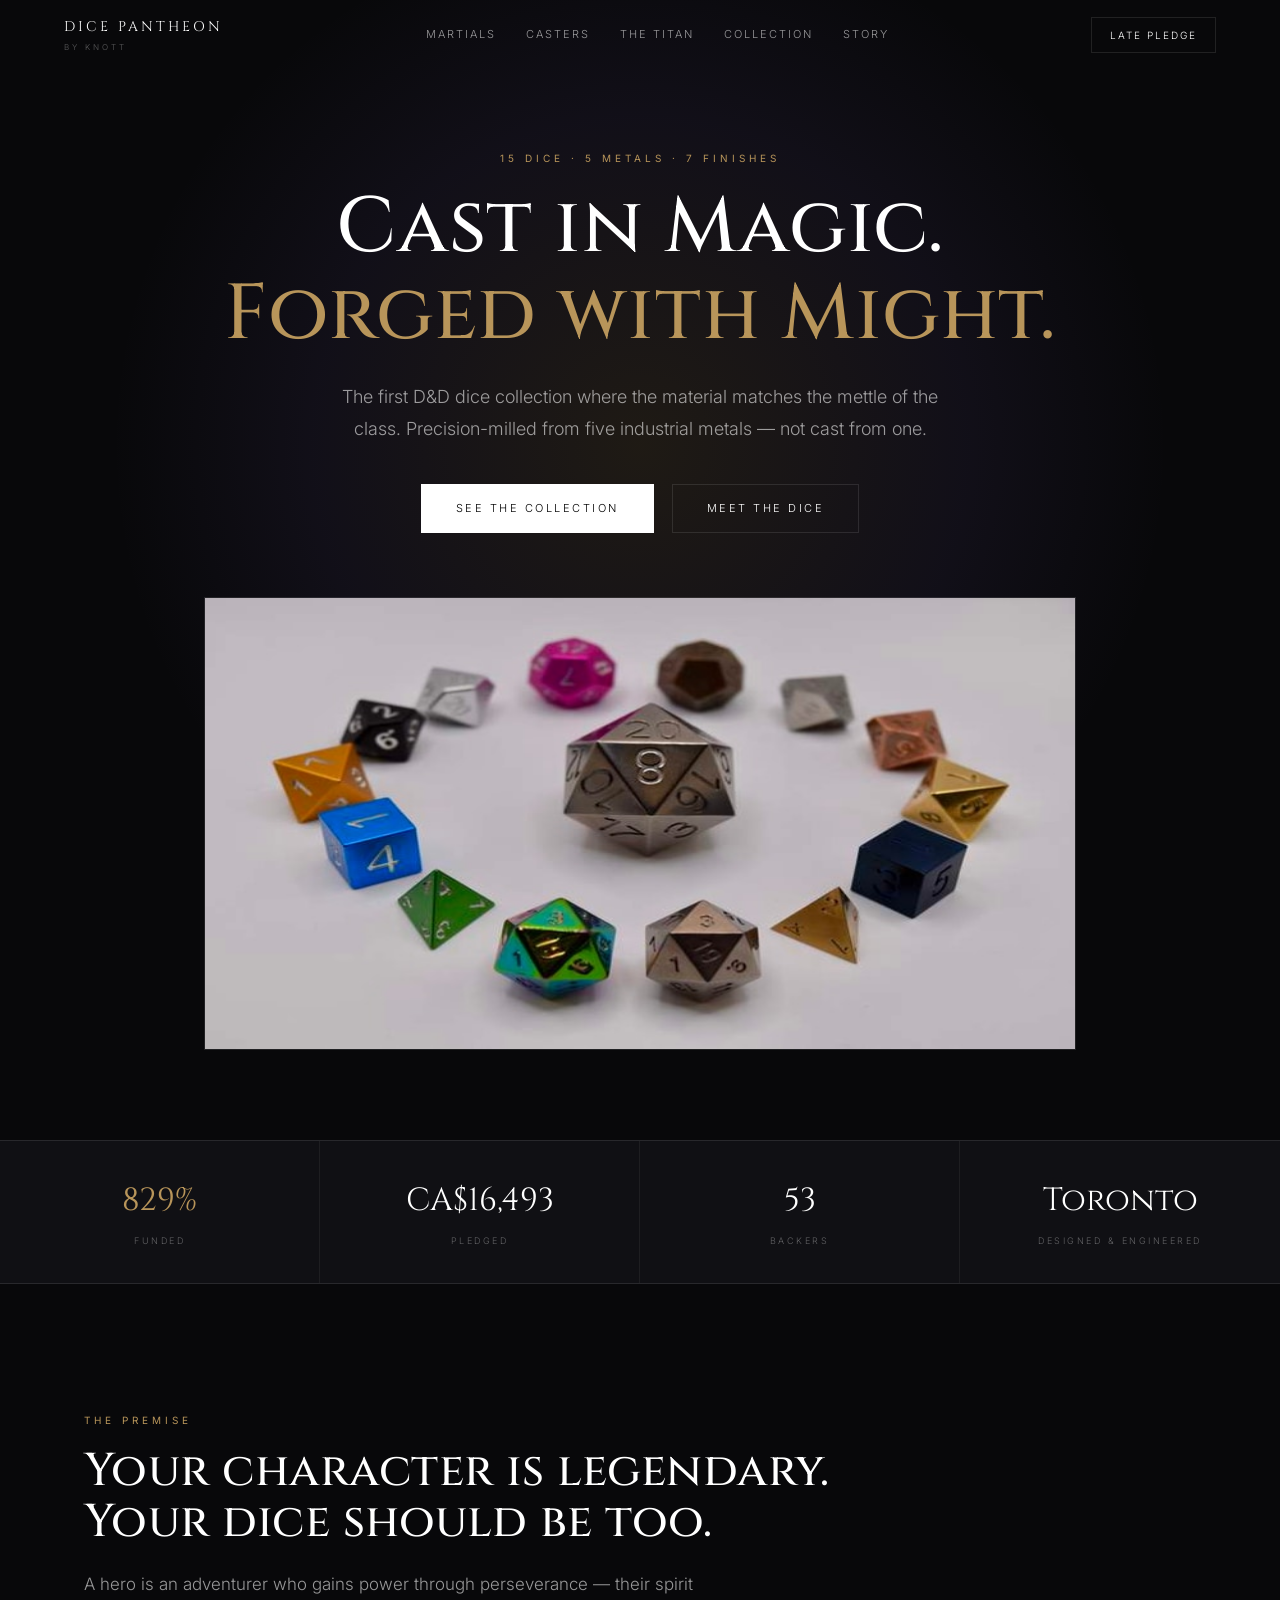
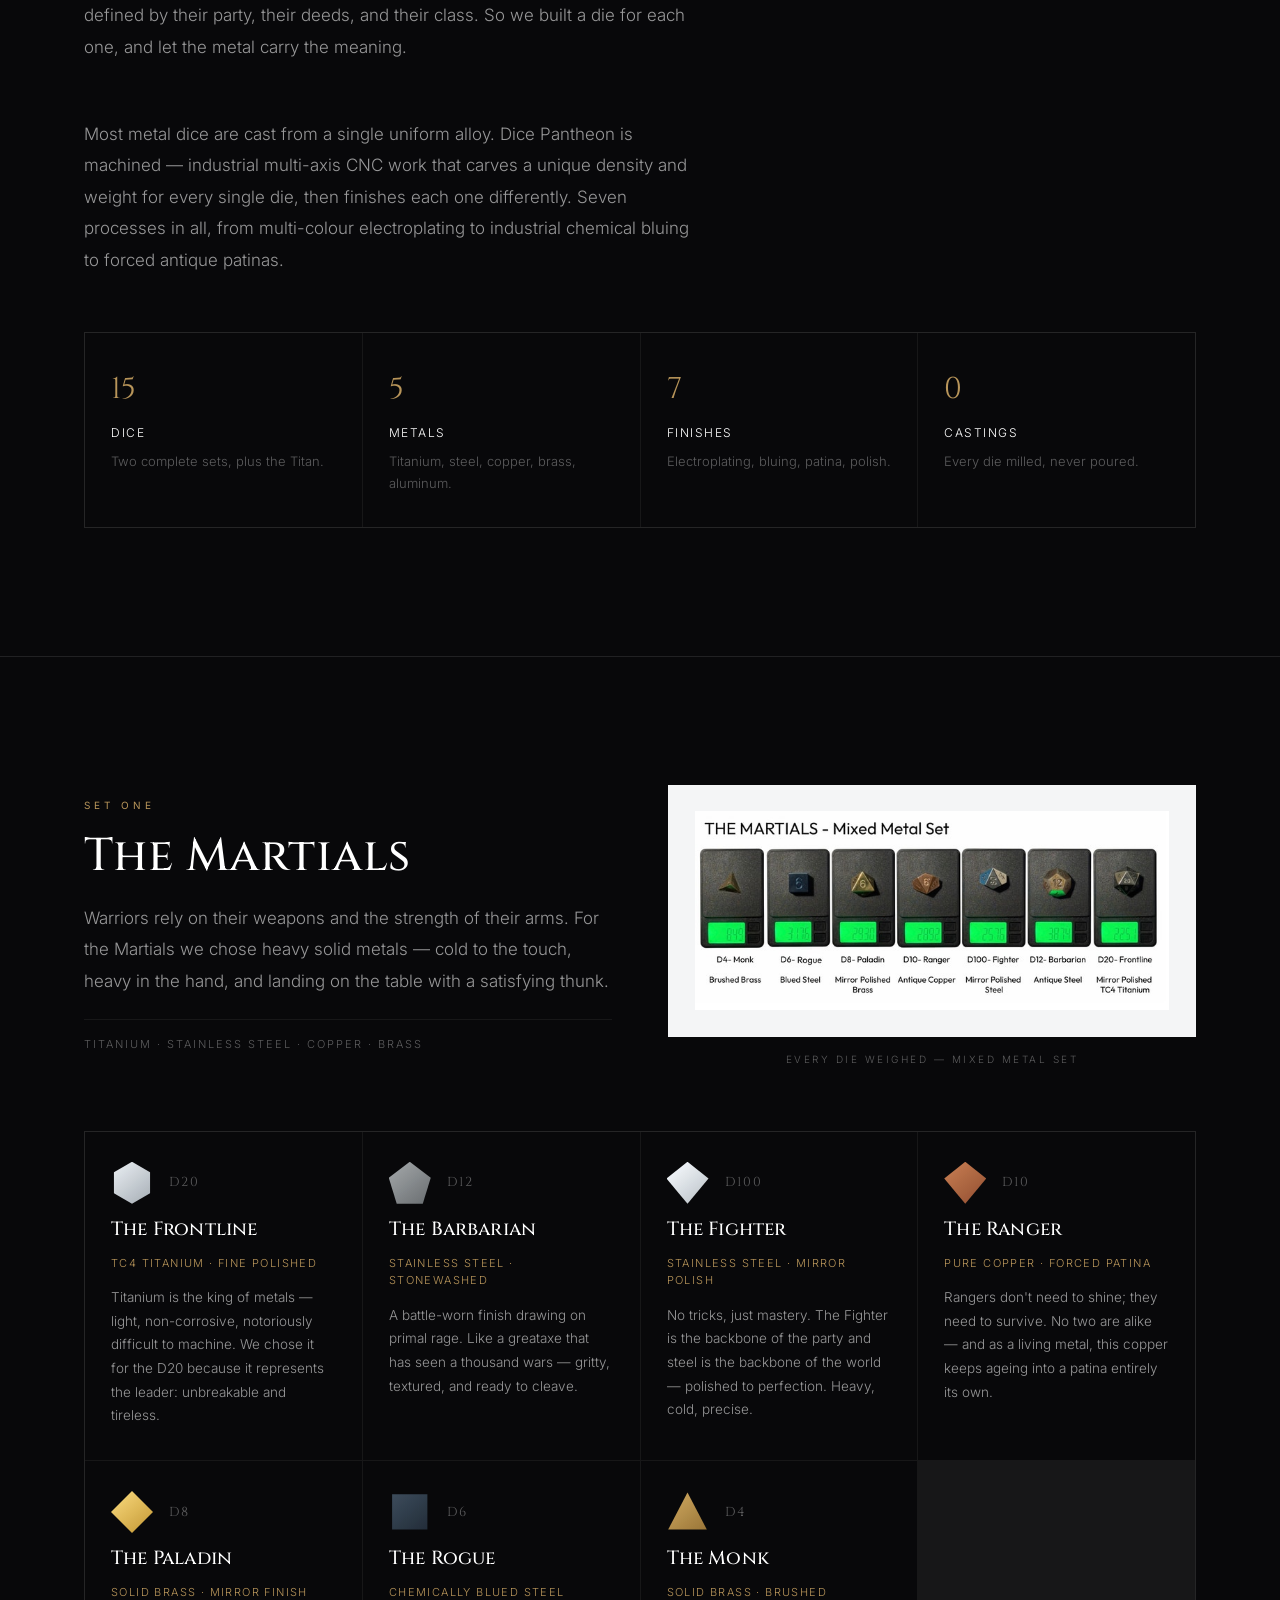
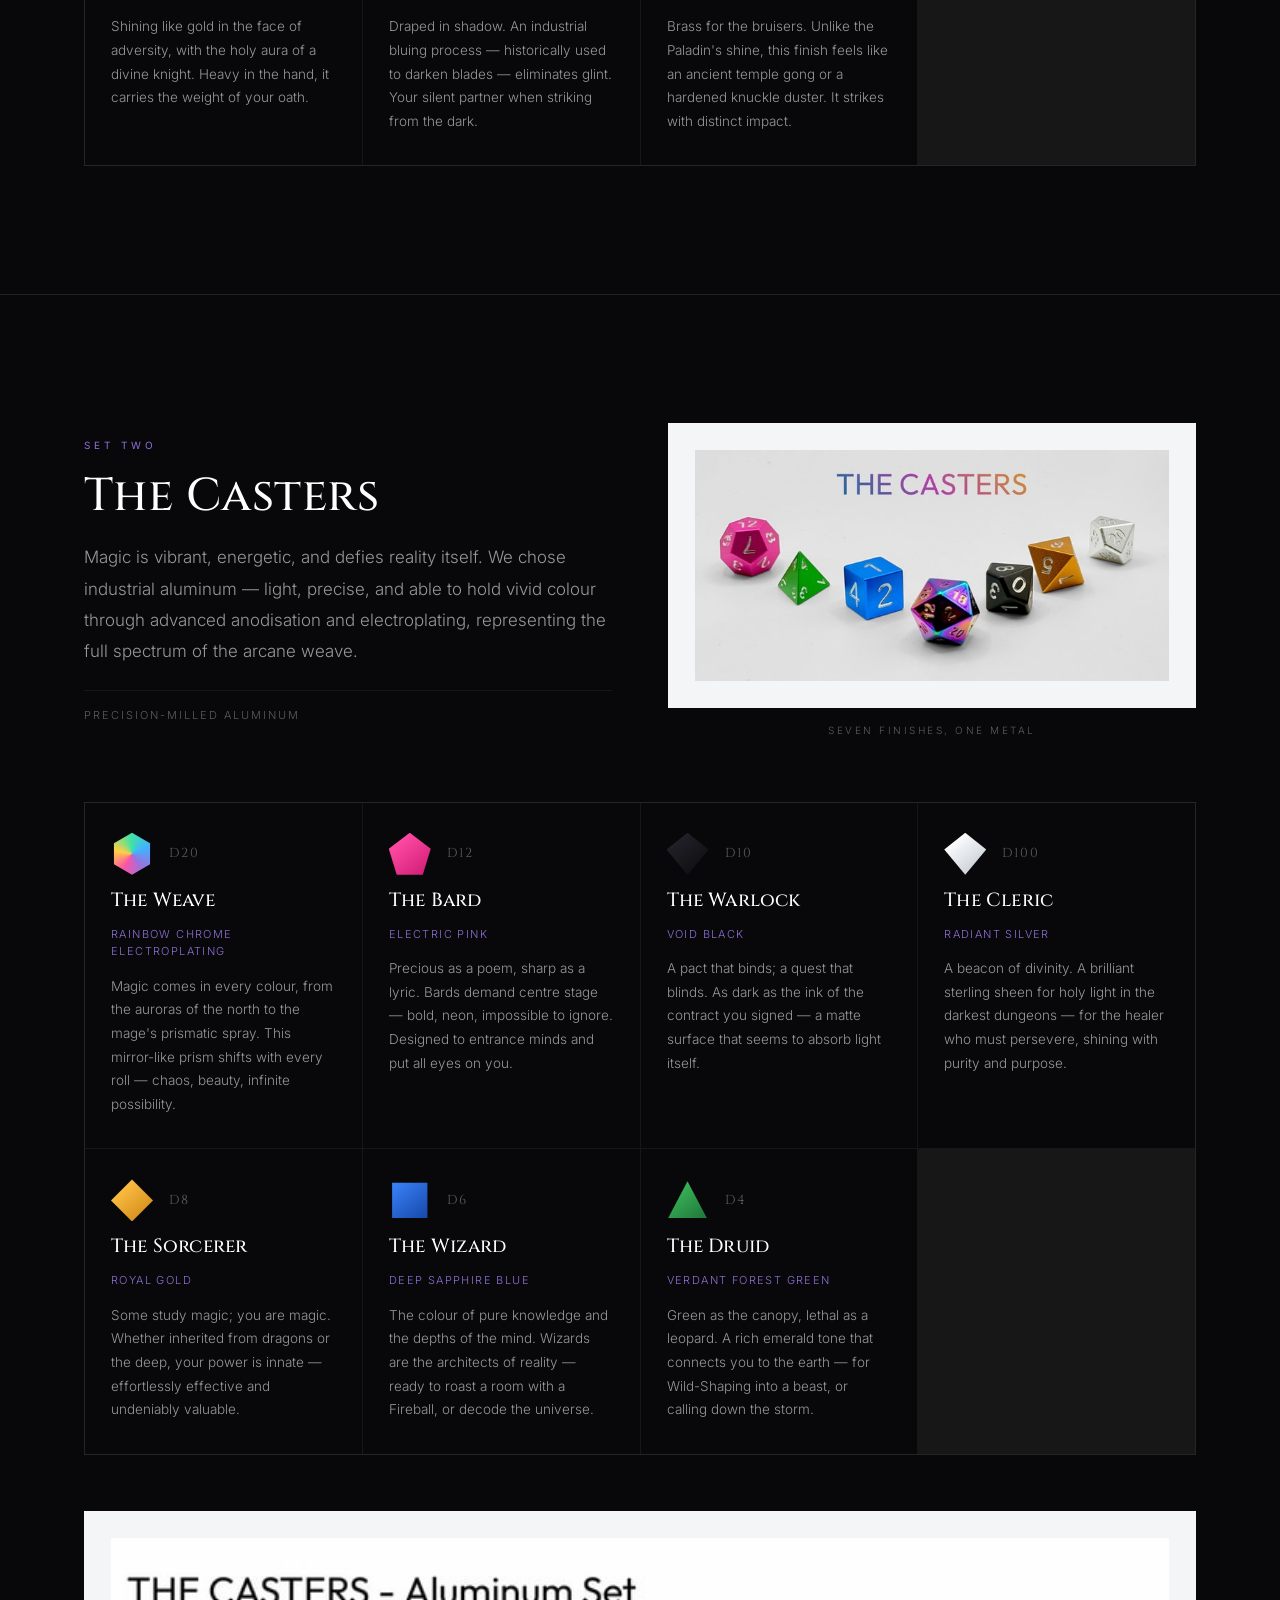
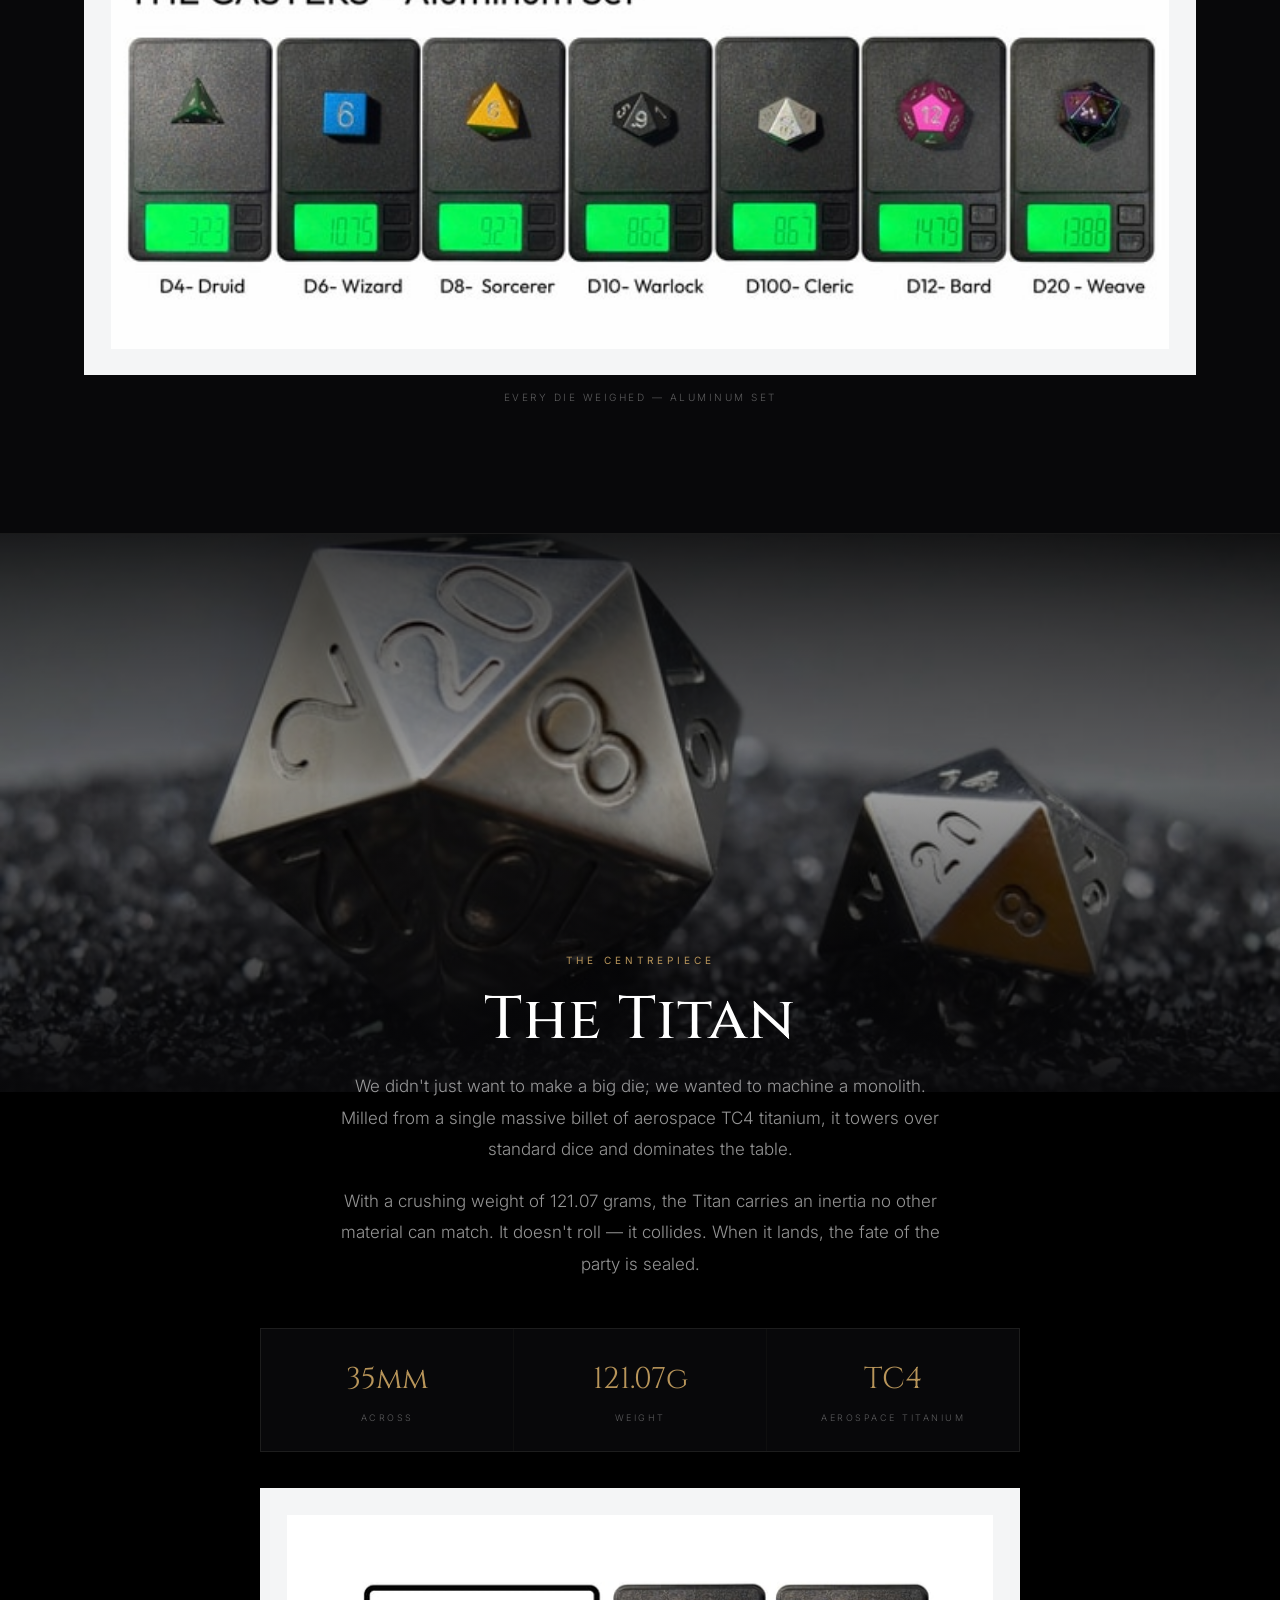
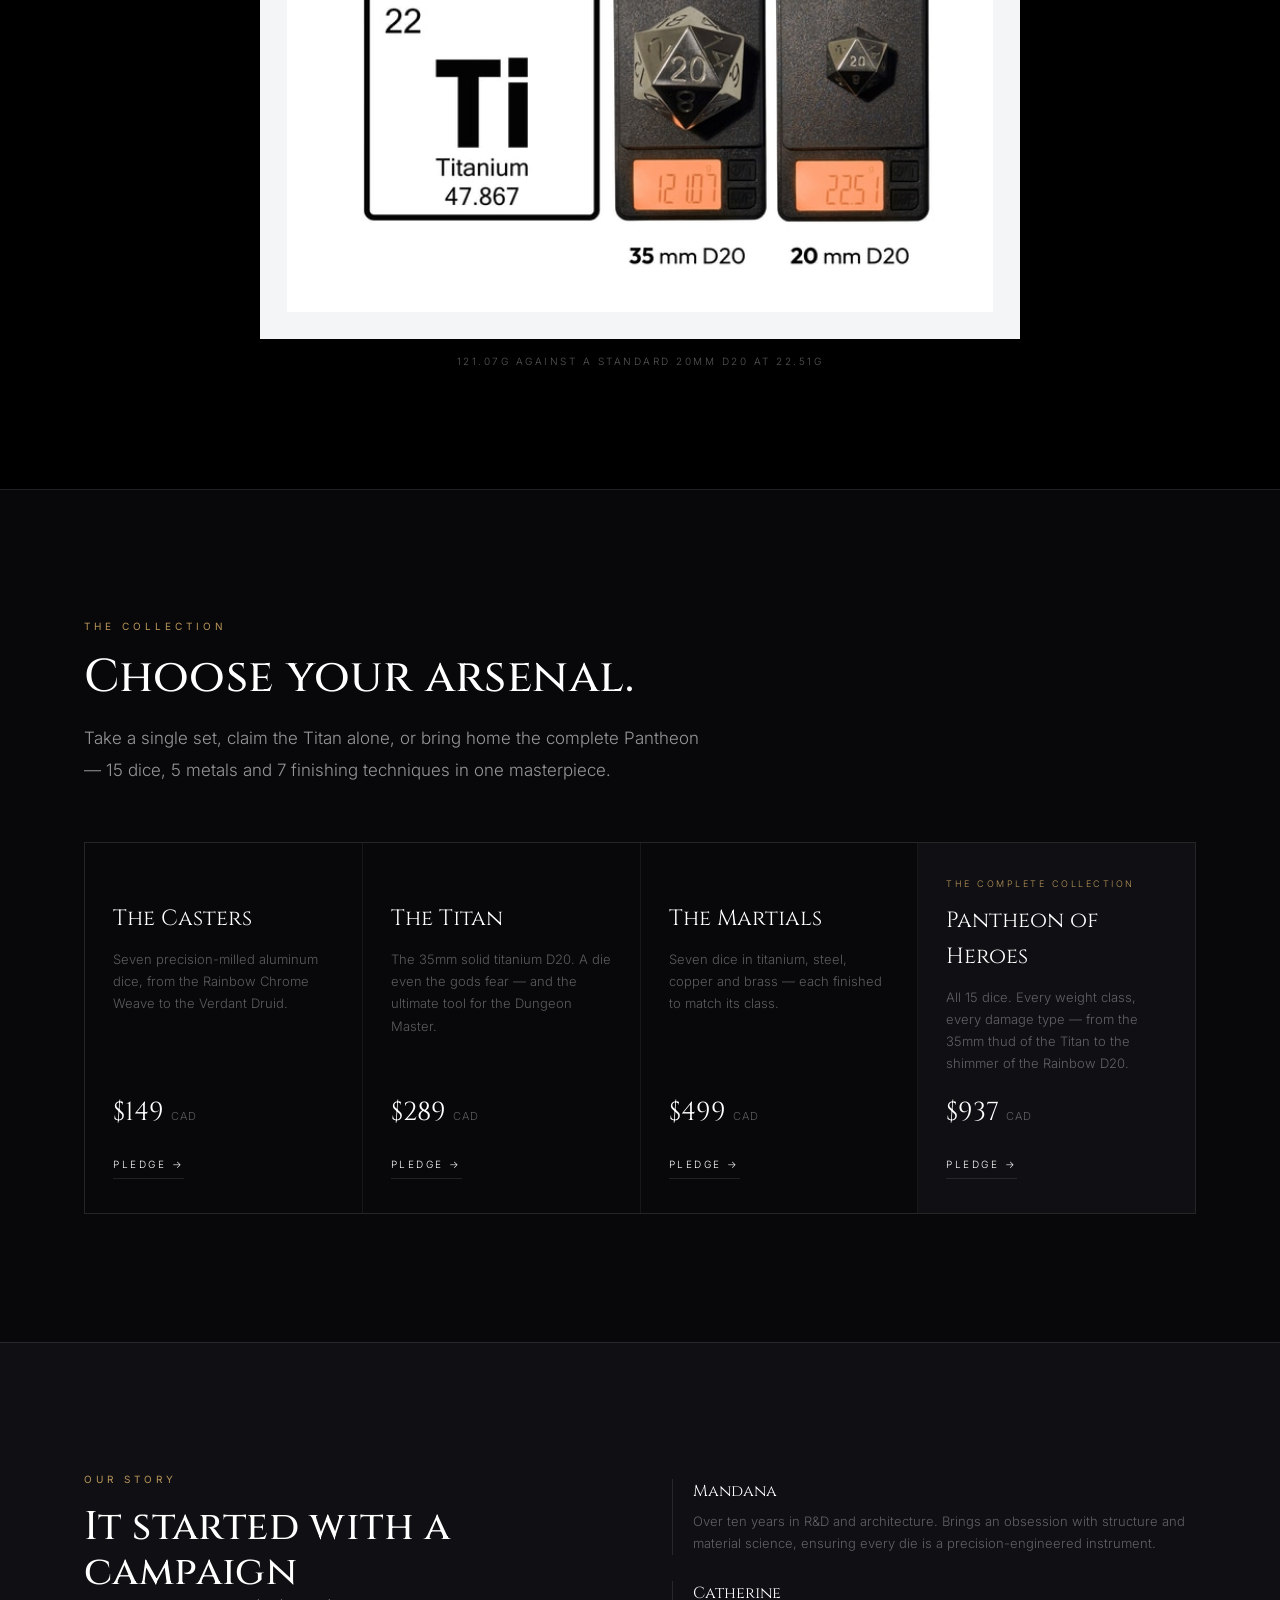
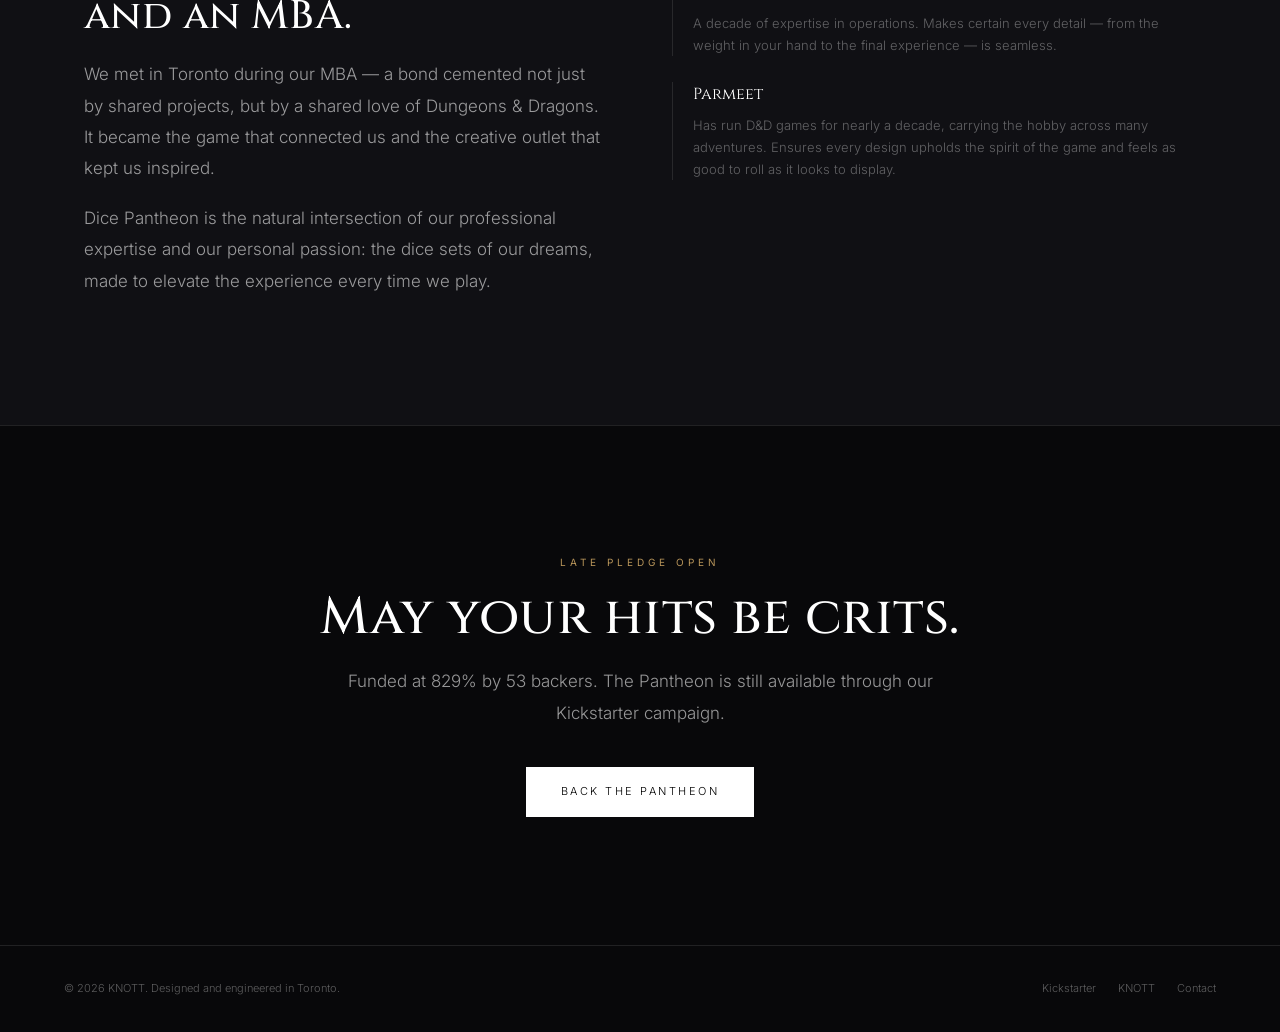
==== index.html @ 07f28c19 "Build Dice Pantheon product site Single-page site for the Dice Pantheon collection: the two sets, th" ====
<!DOCTYPE html>
<html lang="en">
<head>
<meta charset="UTF-8"/>
<meta name="viewport" content="width=device-width, initial-scale=1.0"/>
<title>Dice Pantheon — Precision-Milled Metal Dice by KNOTT</title>
<meta name="description" content="The first D&amp;D dice collection where the material matches the mettle of the class. 15 dice, 5 industrial metals, 7 finishing processes. Precision-milled in Toronto by KNOTT."/>
<meta name="color-scheme" content="dark"/>
<meta name="theme-color" content="#08080A"/>
<meta property="og:title" content="Dice Pantheon — Cast in Magic, Forged with Might"/>
<meta property="og:description" content="15 dice. 5 industrial metals. 7 finishing processes. The first D&amp;D dice collection where the material matches the mettle of the class."/>
<meta property="og:image" content="images/pantheon-group.jpg"/>
<meta property="og:type" content="website"/>
<link rel="preconnect" href="https://fonts.googleapis.com"/>
<link rel="preconnect" href="https://fonts.gstatic.com" crossorigin/>
<link href="https://fonts.googleapis.com/css2?family=Inter:wght@200;300;400;500;600&family=Cinzel:wght@400;500;600&display=swap" rel="stylesheet"/>
<script>document.documentElement.className+=' js';</script>
<style>
:root{
  --void:#08080A;
  --panel:#101014;
  --panel-2:#16161B;
  --ink:#FFFFFF;
  --mute:rgba(255,255,255,.58);
  --faint:rgba(255,255,255,.34);
  --hair:rgba(255,255,255,.10);
  --hair-soft:rgba(255,255,255,.06);
  --brass:#B8955A;
  --arcane:#8E6FD4;
  --display:'Cinzel',Georgia,serif;
  --sans:'Inter',system-ui,-apple-system,sans-serif;
  --ease:cubic-bezier(.16,1,.3,1);
  --pad:clamp(20px,5vw,64px);
}
*,*::before,*::after{margin:0;padding:0;box-sizing:border-box;}
html{scroll-behavior:smooth;}
body{
  background:var(--void);color:var(--ink);
  font-family:var(--sans);font-weight:300;
  -webkit-font-smoothing:antialiased;overflow-x:hidden;
  line-height:1.6;
}
img{max-width:100%;display:block;}
a{color:inherit;text-decoration:none;}
::selection{background:var(--brass);color:#000;}

.wrap{max-width:1240px;margin:0 auto;padding-left:var(--pad);padding-right:var(--pad);}
.label{
  font-size:10px;letter-spacing:4px;text-transform:uppercase;
  color:var(--brass);margin-bottom:18px;font-weight:400;
}
h1,h2,h3{font-family:var(--display);font-weight:500;line-height:1.12;letter-spacing:.01em;}
.lede{font-size:clamp(15px,1.5vw,17px);color:var(--mute);max-width:62ch;line-height:1.85;}

/* scoped to .js so the page is fully readable if scripting never runs */
.js .reveal{opacity:0;transform:translateY(24px);transition:opacity .9s var(--ease),transform .9s var(--ease);}
.js .reveal.in{opacity:1;transform:none;}
@media(prefers-reduced-motion:reduce){
  .js .reveal{opacity:1!important;transform:none!important;transition:none!important;}
  html{scroll-behavior:auto;}
  .die:hover .shape i{transform:none!important;}
}

/* ── NAV ── */
nav{
  position:fixed;top:0;left:0;right:0;z-index:100;
  display:flex;align-items:center;justify-content:space-between;
  padding:16px var(--pad);
  background:rgba(8,8,10,0);border-bottom:1px solid transparent;
  transition:background .45s var(--ease),border-color .45s var(--ease),backdrop-filter .45s;
}
nav.stuck{background:rgba(8,8,10,.88);backdrop-filter:blur(14px);border-bottom-color:var(--hair);}
.brand{font-family:var(--display);font-size:14px;letter-spacing:3px;text-transform:uppercase;}
.brand small{display:block;font-family:var(--sans);font-size:8px;letter-spacing:3px;color:var(--faint);margin-top:3px;font-weight:300;}
.nav-links{display:flex;gap:30px;font-size:11px;letter-spacing:2px;text-transform:uppercase;}
.nav-links a{color:var(--mute);transition:color .25s;}
.nav-links a:hover{color:var(--ink);}
.nav-cta{
  font-size:10px;letter-spacing:2px;text-transform:uppercase;
  border:1px solid var(--hair);padding:9px 18px;color:var(--ink);
  transition:background .3s,border-color .3s;
}
.nav-cta:hover{background:var(--brass);border-color:var(--brass);color:#000;}
.mob-btn{display:none;background:none;border:0;cursor:pointer;padding:8px;flex-direction:column;gap:5px;margin-left:14px;}
.mob-btn span{display:block;width:20px;height:1px;background:var(--ink);transition:transform .3s var(--ease),opacity .2s;}
.mob-btn[aria-expanded="true"] span:nth-child(1){transform:translateY(6px) rotate(45deg);}
.mob-btn[aria-expanded="true"] span:nth-child(2){opacity:0;}
.mob-btn[aria-expanded="true"] span:nth-child(3){transform:translateY(-6px) rotate(-45deg);}
.mob-menu{
  display:none;position:absolute;top:100%;left:0;right:0;
  background:rgba(8,8,10,.97);backdrop-filter:blur(14px);
  border-bottom:1px solid var(--hair);flex-direction:column;
}
.mob-menu a{
  padding:15px var(--pad);font-size:11px;letter-spacing:2.5px;text-transform:uppercase;
  color:var(--mute);border-top:1px solid var(--hair-soft);
}
.mob-menu a:hover{color:var(--ink);}
.mob-menu.open{display:flex;}
@media(max-width:860px){.nav-links{display:none;}.mob-btn{display:flex;}}

/* ── HERO ── */
.hero{position:relative;padding:150px 0 0;text-align:center;overflow:hidden;}
.hero::before{
  content:'';position:absolute;top:-10%;left:50%;transform:translateX(-50%);
  width:min(1100px,130vw);aspect-ratio:1;border-radius:50%;
  background:radial-gradient(circle,rgba(184,149,90,.13) 0%,rgba(142,111,212,.07) 42%,transparent 68%);
  pointer-events:none;
}
.hero-inner{position:relative;z-index:2;}
.hero h1{font-size:clamp(34px,6.4vw,78px);margin:16px 0 22px;}
.hero h1 em{font-style:normal;color:var(--brass);}
.hero-sub{font-size:clamp(14px,1.6vw,18px);color:var(--mute);max-width:56ch;margin:0 auto 38px;line-height:1.8;}
.hero-cta{display:flex;gap:18px;justify-content:center;flex-wrap:wrap;margin-bottom:64px;}
.btn{
  display:inline-block;font-size:11px;letter-spacing:2.5px;text-transform:uppercase;
  padding:15px 34px;transition:all .3s var(--ease);border:1px solid transparent;
}
.btn-solid{background:var(--ink);color:#000;}
.btn-solid:hover{background:var(--brass);}
.btn-ghost{border-color:var(--hair);color:var(--ink);}
.btn-ghost:hover{border-color:var(--ink);}
.hero-plate{position:relative;z-index:2;margin:0 auto;max-width:1000px;padding:0 var(--pad);}
.hero-plate img{width:100%;border:1px solid var(--hair);}

/* ── FUNDED STRIP ── */
.funded{border-top:1px solid var(--hair);border-bottom:1px solid var(--hair);margin-top:90px;background:var(--panel);}
.funded-grid{display:grid;grid-template-columns:repeat(4,1fr);}
.funded-cell{padding:34px 20px;text-align:center;border-right:1px solid var(--hair-soft);}
.funded-cell:last-child{border-right:none;}
.funded-num{font-family:var(--display);font-size:clamp(20px,2.6vw,32px);color:var(--ink);}
.funded-num span{color:var(--brass);}
.funded-cap{font-size:9px;letter-spacing:2.5px;text-transform:uppercase;color:var(--faint);margin-top:8px;}
@media(max-width:700px){.funded-grid{grid-template-columns:1fr 1fr;}
 .funded-cell:nth-child(2){border-right:none;}
 .funded-cell:nth-child(-n+2){border-bottom:1px solid var(--hair-soft);}}

/* ── SECTIONS ── */
section{padding:clamp(72px,10vw,130px) 0;}
.sec-head{max-width:760px;margin-bottom:56px;}
.sec-head h2{font-size:clamp(26px,3.8vw,46px);margin-bottom:20px;}

/* premise pillars */
.pillars{display:grid;grid-template-columns:repeat(4,1fr);gap:1px;background:var(--hair-soft);border:1px solid var(--hair-soft);margin-top:56px;}
.pillar{background:var(--void);padding:32px 26px;}
.pillar-n{font-family:var(--display);font-size:30px;color:var(--brass);margin-bottom:10px;}
.pillar-t{font-size:12px;letter-spacing:1.5px;text-transform:uppercase;margin-bottom:8px;}
.pillar-d{font-size:13px;color:var(--faint);line-height:1.7;}
@media(max-width:860px){.pillars{grid-template-columns:1fr 1fr;}}

/* ── DICE SETS ── */
.set{border-top:1px solid var(--hair);}
.set-head{display:grid;grid-template-columns:1fr 1fr;gap:56px;align-items:center;margin-bottom:64px;}
.set-head .lede{max-width:none;}
.set-mat{
  margin-top:22px;font-size:11px;letter-spacing:2px;text-transform:uppercase;color:var(--faint);
  padding-top:16px;border-top:1px solid var(--hair-soft);
}
.set-img{border:1px solid var(--hair);}
/* campaign graphics are drawn on white — give them a deliberate plate rather than letting them punch a hole in the dark page */
.plate{background:#F4F5F6;padding:clamp(14px,2vw,26px);border:1px solid var(--hair);}
.plate img{width:100%;}
.plate-cap{
  font-size:10px;letter-spacing:2.5px;text-transform:uppercase;
  color:var(--faint);margin-top:14px;text-align:center;
}
@media(max-width:900px){.set-head{grid-template-columns:1fr;gap:32px;}}

.dice-grid{display:grid;grid-template-columns:repeat(auto-fill,minmax(250px,1fr));gap:1px;background:var(--hair-soft);border:1px solid var(--hair-soft);}
.die{
  background:var(--void);padding:30px 26px 32px;
  display:flex;flex-direction:column;gap:14px;
  transition:background .4s var(--ease);position:relative;
}
.die:hover{background:var(--panel-2);}
.die-top{display:flex;align-items:center;gap:16px;}
.shape{width:42px;height:42px;flex-shrink:0;position:relative;}
.shape i{
  position:absolute;inset:0;display:block;
  background:var(--c,#999);
  filter:brightness(1.05);
  transition:transform .6s var(--ease);
}
.die:hover .shape i{transform:rotate(18deg) scale(1.06);}
.s-d20 i{clip-path:polygon(50% 0,93% 25%,93% 75%,50% 100%,7% 75%,7% 25%);}
.s-d12 i{clip-path:polygon(50% 0,100% 38%,81% 100%,19% 100%,0 38%);}
.s-d10 i{clip-path:polygon(50% 0,100% 40%,50% 100%,0 40%);}
.s-d8  i{clip-path:polygon(50% 0,100% 50%,50% 100%,0 50%);}
.s-d6  i{clip-path:polygon(8% 8%,92% 8%,92% 92%,8% 92%);}
.s-d4  i{clip-path:polygon(50% 4%,96% 92%,4% 92%);}
.s-d100 i{clip-path:polygon(50% 0,100% 40%,50% 100%,0 40%);}
.die-face{font-family:var(--display);font-size:13px;letter-spacing:2px;color:var(--faint);}
.die-class{font-family:var(--display);font-size:19px;line-height:1.2;}
.die-spec{font-size:11px;letter-spacing:1.4px;text-transform:uppercase;color:var(--brass);}
.die-desc{font-size:13.5px;color:var(--mute);line-height:1.75;}
.casters .die-spec{color:var(--arcane);}

/* ── TITAN ── */
.titan{position:relative;background:#000;padding:0;border-top:1px solid var(--hair);}
.titan-media{position:relative;}
.titan-media img{width:100%;height:clamp(340px,62vh,640px);object-fit:cover;opacity:.85;}
.titan-media::after{
  content:'';position:absolute;inset:0;
  background:linear-gradient(180deg,rgba(0,0,0,.72) 0%,rgba(0,0,0,.25) 45%,rgba(8,8,10,.96) 100%);
}
.titan-copy{position:relative;z-index:2;margin-top:-140px;padding-bottom:clamp(72px,10vw,120px);text-align:center;}
.titan-copy h2{font-size:clamp(30px,5vw,60px);margin-bottom:18px;}
.titan-copy .lede{margin:0 auto;}
.titan-stats{display:grid;grid-template-columns:repeat(3,1fr);gap:1px;background:var(--hair-soft);border:1px solid var(--hair-soft);max-width:760px;margin:48px auto 0;}
.tstat{background:var(--void);padding:26px 16px;}
.tstat-v{font-family:var(--display);font-size:clamp(20px,2.8vw,30px);color:var(--brass);}
.tstat-l{font-size:9px;letter-spacing:2.5px;text-transform:uppercase;color:var(--faint);margin-top:8px;}

/* ── COLLECTION ── */
.collection{border-top:1px solid var(--hair);}
.buy-grid{display:grid;grid-template-columns:repeat(auto-fit,minmax(240px,1fr));gap:1px;background:var(--hair-soft);border:1px solid var(--hair-soft);margin-top:52px;}
.buy{background:var(--void);padding:34px 28px;display:flex;flex-direction:column;gap:12px;transition:background .4s var(--ease);}
.buy:hover{background:var(--panel-2);}
.buy.feature{background:var(--panel);}
.buy-tag{font-size:9px;letter-spacing:2.5px;text-transform:uppercase;color:var(--brass);min-height:12px;}
.buy-name{font-family:var(--display);font-size:22px;}
.buy-desc{font-size:13px;color:var(--faint);line-height:1.7;flex:1;}
.buy-price{font-family:var(--display);font-size:26px;margin-top:6px;}
.buy-price small{font-size:11px;color:var(--faint);font-family:var(--sans);letter-spacing:1px;}
.buy-link{
  margin-top:10px;font-size:10px;letter-spacing:2.5px;text-transform:uppercase;
  border-bottom:1px solid var(--hair);padding-bottom:6px;display:inline-flex;gap:8px;
  transition:gap .3s var(--ease),border-color .3s,color .3s;align-self:flex-start;
}
.buy:hover .buy-link{gap:14px;border-color:var(--brass);color:var(--brass);}

/* ── STORY ── */
.story{border-top:1px solid var(--hair);background:var(--panel);}
.story-grid{display:grid;grid-template-columns:1fr 1fr;gap:64px;align-items:start;}
.people{display:flex;flex-direction:column;gap:26px;margin-top:8px;}
.person{padding-left:20px;border-left:1px solid var(--hair);}
.person-n{font-family:var(--display);font-size:16px;margin-bottom:6px;}
.person-r{font-size:13px;color:var(--faint);line-height:1.7;}
@media(max-width:900px){.story-grid{grid-template-columns:1fr;gap:36px;}}

/* ── CLOSE ── */
.close{text-align:center;border-top:1px solid var(--hair);}
.close h2{font-size:clamp(28px,4.4vw,52px);margin-bottom:20px;}
.close .lede{margin:0 auto 38px;}

footer{border-top:1px solid var(--hair);padding:34px var(--pad);
  display:flex;justify-content:space-between;align-items:center;gap:16px;flex-wrap:wrap;
  font-size:11px;color:var(--faint);}
.foot-links{display:flex;gap:22px;}
.foot-links a:hover{color:var(--ink);}
</style>
</head>
<body>

<nav id="nav">
  <a href="#top" class="brand">Dice Pantheon<small>By KNOTT</small></a>
  <div class="nav-links">
    <a href="#martials">Martials</a>
    <a href="#casters">Casters</a>
    <a href="#titan">The Titan</a>
    <a href="#collection">Collection</a>
    <a href="#story">Story</a>
  </div>
  <div style="display:flex;align-items:center;">
    <a href="https://www.kickstarter.com/projects/knottx/dice-pantheon-cast-in-magic-forged-in-might" class="nav-cta" target="_blank" rel="noopener">Late Pledge</a>
    <button class="mob-btn" id="mobBtn" aria-expanded="false" aria-controls="mobMenu" aria-label="Menu">
      <span></span><span></span><span></span>
    </button>
  </div>
  <div class="mob-menu" id="mobMenu">
    <a href="#martials">Martials</a>
    <a href="#casters">Casters</a>
    <a href="#titan">The Titan</a>
    <a href="#collection">Collection</a>
    <a href="#story">Story</a>
  </div>
</nav>

<!-- ── HERO ── -->
<header class="hero" id="top">
  <div class="hero-inner wrap">
    <p class="label">15 Dice · 5 Metals · 7 Finishes</p>
    <h1>Cast in Magic.<br/><em>Forged with Might.</em></h1>
    <p class="hero-sub">The first D&amp;D dice collection where the material matches the mettle of the class. Precision-milled from five industrial metals — not cast from one.</p>
    <div class="hero-cta">
      <a href="#collection" class="btn btn-solid">See the Collection</a>
      <a href="#martials" class="btn btn-ghost">Meet the Dice</a>
    </div>
  </div>
  <div class="hero-plate">
    <img src="images/pantheon-group.jpg" alt="The complete Dice Pantheon collection — fifteen metal dice arranged in a ring around the 35mm titanium Titan D20" width="680" height="453"/>
  </div>
</header>

<!-- ── FUNDED ── -->
<div class="funded">
  <div class="funded-grid">
    <div class="funded-cell"><div class="funded-num"><span>829%</span></div><div class="funded-cap">Funded</div></div>
    <div class="funded-cell"><div class="funded-num">CA$16,493</div><div class="funded-cap">Pledged</div></div>
    <div class="funded-cell"><div class="funded-num">53</div><div class="funded-cap">Backers</div></div>
    <div class="funded-cell"><div class="funded-num">Toronto</div><div class="funded-cap">Designed &amp; Engineered</div></div>
  </div>
</div>

<!-- ── PREMISE ── -->
<section id="premise">
  <div class="wrap">
    <div class="sec-head">
      <p class="label reveal">The Premise</p>
      <h2 class="reveal">Your character is legendary.<br/>Your dice should be too.</h2>
      <p class="lede reveal">A hero is an adventurer who gains power through perseverance — their spirit defined by their party, their deeds, and their class. So we built a die for each one, and let the metal carry the meaning.</p>
    </div>
    <p class="lede reveal">Most metal dice are cast from a single uniform alloy. Dice Pantheon is machined — industrial multi-axis CNC work that carves a unique density and weight for every single die, then finishes each one differently. Seven processes in all, from multi-colour electroplating to industrial chemical bluing to forced antique patinas.</p>
    <div class="pillars">
      <div class="pillar reveal"><div class="pillar-n">15</div><div class="pillar-t">Dice</div><div class="pillar-d">Two complete sets, plus the Titan.</div></div>
      <div class="pillar reveal"><div class="pillar-n">5</div><div class="pillar-t">Metals</div><div class="pillar-d">Titanium, steel, copper, brass, aluminum.</div></div>
      <div class="pillar reveal"><div class="pillar-n">7</div><div class="pillar-t">Finishes</div><div class="pillar-d">Electroplating, bluing, patina, polish.</div></div>
      <div class="pillar reveal"><div class="pillar-n">0</div><div class="pillar-t">Castings</div><div class="pillar-d">Every die milled, never poured.</div></div>
    </div>
  </div>
</section>

<!-- ── MARTIALS ── -->
<section class="set" id="martials">
  <div class="wrap">
    <div class="set-head">
      <div>
        <p class="label reveal">Set One</p>
        <h2 class="reveal" style="font-size:clamp(26px,3.8vw,46px);margin-bottom:20px;">The Martials</h2>
        <p class="lede reveal">Warriors rely on their weapons and the strength of their arms. For the Martials we chose heavy solid metals — cold to the touch, heavy in the hand, and landing on the table with a satisfying thunk.</p>
        <p class="set-mat reveal">Titanium · Stainless Steel · Copper · Brass</p>
      </div>
      <div class="reveal">
        <div class="plate">
          <img src="images/specs-01.jpg" alt="The Martials weighed individually: D4 Monk 8.49g brushed brass, D6 Rogue blued steel, D8 Paladin mirror polished brass, D10 Ranger antique copper, D100 Fighter mirror polished steel, D12 Barbarian antique steel, D20 Frontline mirror polished TC4 titanium" loading="lazy"/>
        </div>
        <p class="plate-cap">Every die weighed — mixed metal set</p>
      </div>
    </div>

    <div class="dice-grid">
      <article class="die reveal">
        <div class="die-top"><div class="shape s-d20" style="--c:linear-gradient(140deg,#E2E6EA,#9BA3AA)"><i style="background:linear-gradient(140deg,#E2E6EA,#9BA3AA)"></i></div><div class="die-face">D20</div></div>
        <h3 class="die-class">The Frontline</h3>
        <div class="die-spec">TC4 Titanium · Fine Polished</div>
        <p class="die-desc">Titanium is the king of metals — light, non-corrosive, notoriously difficult to machine. We chose it for the D20 because it represents the leader: unbreakable and tireless.</p>
      </article>

      <article class="die reveal">
        <div class="die-top"><div class="shape s-d12"><i style="background:linear-gradient(140deg,#9EA2A4,#63676A)"></i></div><div class="die-face">D12</div></div>
        <h3 class="die-class">The Barbarian</h3>
        <div class="die-spec">Stainless Steel · Stonewashed</div>
        <p class="die-desc">A battle-worn finish drawing on primal rage. Like a greataxe that has seen a thousand wars — gritty, textured, and ready to cleave.</p>
      </article>

      <article class="die reveal">
        <div class="die-top"><div class="shape s-d100"><i style="background:linear-gradient(140deg,#F0F3F6,#AEB5BB)"></i></div><div class="die-face">D100</div></div>
        <h3 class="die-class">The Fighter</h3>
        <div class="die-spec">Stainless Steel · Mirror Polish</div>
        <p class="die-desc">No tricks, just mastery. The Fighter is the backbone of the party and steel is the backbone of the world — polished to perfection. Heavy, cold, precise.</p>
      </article>

      <article class="die reveal">
        <div class="die-top"><div class="shape s-d10"><i style="background:linear-gradient(140deg,#C07A50,#8A4A2E)"></i></div><div class="die-face">D10</div></div>
        <h3 class="die-class">The Ranger</h3>
        <div class="die-spec">Pure Copper · Forced Patina</div>
        <p class="die-desc">Rangers don't need to shine; they need to survive. No two are alike — and as a living metal, this copper keeps ageing into a patina entirely its own.</p>
      </article>

      <article class="die reveal">
        <div class="die-top"><div class="shape s-d8"><i style="background:linear-gradient(140deg,#F0D27A,#B98F30)"></i></div><div class="die-face">D8</div></div>
        <h3 class="die-class">The Paladin</h3>
        <div class="die-spec">Solid Brass · Mirror Finish</div>
        <p class="die-desc">Shining like gold in the face of adversity, with the holy aura of a divine knight. Heavy in the hand, it carries the weight of your oath.</p>
      </article>

      <article class="die reveal">
        <div class="die-top"><div class="shape s-d6"><i style="background:linear-gradient(140deg,#3C4B5A,#1E2833)"></i></div><div class="die-face">D6</div></div>
        <h3 class="die-class">The Rogue</h3>
        <div class="die-spec">Chemically Blued Steel</div>
        <p class="die-desc">Draped in shadow. An industrial bluing process — historically used to darken blades — eliminates glint. Your silent partner when striking from the dark.</p>
      </article>

      <article class="die reveal">
        <div class="die-top"><div class="shape s-d4"><i style="background:linear-gradient(140deg,#C9A45E,#8E6C32)"></i></div><div class="die-face">D4</div></div>
        <h3 class="die-class">The Monk</h3>
        <div class="die-spec">Solid Brass · Brushed</div>
        <p class="die-desc">Brass for the bruisers. Unlike the Paladin's shine, this finish feels like an ancient temple gong or a hardened knuckle duster. It strikes with distinct impact.</p>
      </article>
    </div>
  </div>
</section>

<!-- ── CASTERS ── -->
<section class="set casters" id="casters">
  <div class="wrap">
    <div class="set-head">
      <div>
        <p class="label reveal" style="color:var(--arcane)">Set Two</p>
        <h2 class="reveal" style="font-size:clamp(26px,3.8vw,46px);margin-bottom:20px;">The Casters</h2>
        <p class="lede reveal">Magic is vibrant, energetic, and defies reality itself. We chose industrial aluminum — light, precise, and able to hold vivid colour through advanced anodisation and electroplating, representing the full spectrum of the arcane weave.</p>
        <p class="set-mat reveal">Precision-Milled Aluminum</p>
      </div>
      <div class="reveal">
        <div class="plate">
          <img src="images/casters-group.jpg" alt="The Casters — seven anodised aluminum dice in electric pink, forest green, sapphire blue, rainbow chrome, void black, royal gold and radiant silver" loading="lazy"/>
        </div>
        <p class="plate-cap">Seven finishes, one metal</p>
      </div>
    </div>

    <div class="dice-grid">
      <article class="die reveal">
        <div class="die-top"><div class="shape s-d20"><i style="background:conic-gradient(from 210deg,#F04FA0,#F5C542,#3ED99A,#3FA9F5,#8E6FD4,#F04FA0)"></i></div><div class="die-face">D20</div></div>
        <h3 class="die-class">The Weave</h3>
        <div class="die-spec">Rainbow Chrome Electroplating</div>
        <p class="die-desc">Magic comes in every colour, from the auroras of the north to the mage's prismatic spray. This mirror-like prism shifts with every roll — chaos, beauty, infinite possibility.</p>
      </article>

      <article class="die reveal">
        <div class="die-top"><div class="shape s-d12"><i style="background:linear-gradient(140deg,#FF52A8,#C2196E)"></i></div><div class="die-face">D12</div></div>
        <h3 class="die-class">The Bard</h3>
        <div class="die-spec">Electric Pink</div>
        <p class="die-desc">Precious as a poem, sharp as a lyric. Bards demand centre stage — bold, neon, impossible to ignore. Designed to entrance minds and put all eyes on you.</p>
      </article>

      <article class="die reveal">
        <div class="die-top"><div class="shape s-d10"><i style="background:linear-gradient(140deg,#24242A,#0B0B0E)"></i></div><div class="die-face">D10</div></div>
        <h3 class="die-class">The Warlock</h3>
        <div class="die-spec">Void Black</div>
        <p class="die-desc">A pact that binds; a quest that blinds. As dark as the ink of the contract you signed — a matte surface that seems to absorb light itself.</p>
      </article>

      <article class="die reveal">
        <div class="die-top"><div class="shape s-d100"><i style="background:linear-gradient(140deg,#FFFFFF,#B4BAC1)"></i></div><div class="die-face">D100</div></div>
        <h3 class="die-class">The Cleric</h3>
        <div class="die-spec">Radiant Silver</div>
        <p class="die-desc">A beacon of divinity. A brilliant sterling sheen for holy light in the darkest dungeons — for the healer who must persevere, shining with purity and purpose.</p>
      </article>

      <article class="die reveal">
        <div class="die-top"><div class="shape s-d8"><i style="background:linear-gradient(140deg,#FFC44D,#C07E10)"></i></div><div class="die-face">D8</div></div>
        <h3 class="die-class">The Sorcerer</h3>
        <div class="die-spec">Royal Gold</div>
        <p class="die-desc">Some study magic; you are magic. Whether inherited from dragons or the deep, your power is innate — effortlessly effective and undeniably valuable.</p>
      </article>

      <article class="die reveal">
        <div class="die-top"><div class="shape s-d6"><i style="background:linear-gradient(140deg,#3B82F6,#12409B)"></i></div><div class="die-face">D6</div></div>
        <h3 class="die-class">The Wizard</h3>
        <div class="die-spec">Deep Sapphire Blue</div>
        <p class="die-desc">The colour of pure knowledge and the depths of the mind. Wizards are the architects of reality — ready to roast a room with a Fireball, or decode the universe.</p>
      </article>

      <article class="die reveal">
        <div class="die-top"><div class="shape s-d4"><i style="background:linear-gradient(140deg,#3FBF5F,#1C6B33)"></i></div><div class="die-face">D4</div></div>
        <h3 class="die-class">The Druid</h3>
        <div class="die-spec">Verdant Forest Green</div>
        <p class="die-desc">Green as the canopy, lethal as a leopard. A rich emerald tone that connects you to the earth — for Wild-Shaping into a beast, or calling down the storm.</p>
      </article>
    </div>

    <div class="reveal" style="margin-top:56px;">
      <div class="plate">
        <img src="images/specs-02.jpg" alt="The Casters weighed individually: D4 Druid 3.23g, D6 Wizard 10.75g, D8 Sorcerer 9.27g, D10 Warlock 8.62g, D100 Cleric 8.6g, D12 Bard 14.79g, D20 Weave 13.88g" loading="lazy"/>
      </div>
      <p class="plate-cap">Every die weighed — aluminum set</p>
    </div>
  </div>
</section>

<!-- ── TITAN ── -->
<section class="titan" id="titan">
  <div class="titan-media">
    <img src="images/titan-01.jpg" alt="The Titan — a 35mm solid titanium D20 beside a standard-size die for scale" loading="lazy"/>
  </div>
  <div class="titan-copy wrap">
    <p class="label reveal">The Centrepiece</p>
    <h2 class="reveal">The Titan</h2>
    <p class="lede reveal">We didn't just want to make a big die; we wanted to machine a monolith. Milled from a single massive billet of aerospace TC4 titanium, it towers over standard dice and dominates the table.</p>
    <p class="lede reveal" style="margin-top:20px;">With a crushing weight of 121.07 grams, the Titan carries an inertia no other material can match. It doesn't roll — it collides. When it lands, the fate of the party is sealed.</p>
    <div class="titan-stats">
      <div class="tstat reveal"><div class="tstat-v">35mm</div><div class="tstat-l">Across</div></div>
      <div class="tstat reveal"><div class="tstat-v">121.07g</div><div class="tstat-l">Weight</div></div>
      <div class="tstat reveal"><div class="tstat-v">TC4</div><div class="tstat-l">Aerospace Titanium</div></div>
    </div>
    <div class="reveal" style="max-width:760px;margin:36px auto 0;">
      <div class="plate">
        <img src="images/titan-02.jpg" alt="Scale comparison: the 35mm Titan D20 weighs 121.07 grams against a standard 20mm D20 at 22.51 grams" loading="lazy"/>
      </div>
      <p class="plate-cap">121.07g against a standard 20mm D20 at 22.51g</p>
    </div>
  </div>
</section>

<!-- ── COLLECTION ── -->
<section class="collection" id="collection">
  <div class="wrap">
    <div class="sec-head">
      <p class="label reveal">The Collection</p>
      <h2 class="reveal">Choose your arsenal.</h2>
      <p class="lede reveal">Take a single set, claim the Titan alone, or bring home the complete Pantheon — 15 dice, 5 metals and 7 finishing techniques in one masterpiece.</p>
    </div>
    <div class="buy-grid">
      <a class="buy reveal" href="https://www.kickstarter.com/projects/knottx/dice-pantheon-cast-in-magic-forged-in-might" target="_blank" rel="noopener">
        <div class="buy-tag"></div>
        <div class="buy-name">The Casters</div>
        <p class="buy-desc">Seven precision-milled aluminum dice, from the Rainbow Chrome Weave to the Verdant Druid.</p>
        <div class="buy-price">$149 <small>CAD</small></div>
        <span class="buy-link">Pledge →</span>
      </a>
      <a class="buy reveal" href="https://www.kickstarter.com/projects/knottx/dice-pantheon-cast-in-magic-forged-in-might" target="_blank" rel="noopener">
        <div class="buy-tag"></div>
        <div class="buy-name">The Titan</div>
        <p class="buy-desc">The 35mm solid titanium D20. A die even the gods fear — and the ultimate tool for the Dungeon Master.</p>
        <div class="buy-price">$289 <small>CAD</small></div>
        <span class="buy-link">Pledge →</span>
      </a>
      <a class="buy reveal" href="https://www.kickstarter.com/projects/knottx/dice-pantheon-cast-in-magic-forged-in-might" target="_blank" rel="noopener">
        <div class="buy-tag"></div>
        <div class="buy-name">The Martials</div>
        <p class="buy-desc">Seven dice in titanium, steel, copper and brass — each finished to match its class.</p>
        <div class="buy-price">$499 <small>CAD</small></div>
        <span class="buy-link">Pledge →</span>
      </a>
      <a class="buy feature reveal" href="https://www.kickstarter.com/projects/knottx/dice-pantheon-cast-in-magic-forged-in-might" target="_blank" rel="noopener">
        <div class="buy-tag">The Complete Collection</div>
        <div class="buy-name">Pantheon of Heroes</div>
        <p class="buy-desc">All 15 dice. Every weight class, every damage type — from the 35mm thud of the Titan to the shimmer of the Rainbow D20.</p>
        <div class="buy-price">$937 <small>CAD</small></div>
        <span class="buy-link">Pledge →</span>
      </a>
    </div>
  </div>
</section>

<!-- ── STORY ── -->
<section class="story" id="story">
  <div class="wrap story-grid">
    <div>
      <p class="label reveal">Our Story</p>
      <h2 class="reveal" style="font-size:clamp(24px,3.2vw,40px);margin-bottom:20px;">It started with a campaign<br/>and an MBA.</h2>
      <p class="lede reveal">We met in Toronto during our MBA — a bond cemented not just by shared projects, but by a shared love of Dungeons &amp; Dragons. It became the game that connected us and the creative outlet that kept us inspired.</p>
      <p class="lede reveal" style="margin-top:18px;">Dice Pantheon is the natural intersection of our professional expertise and our personal passion: the dice sets of our dreams, made to elevate the experience every time we play.</p>
    </div>
    <div class="people">
      <div class="person reveal">
        <div class="person-n">Mandana</div>
        <p class="person-r">Over ten years in R&amp;D and architecture. Brings an obsession with structure and material science, ensuring every die is a precision-engineered instrument.</p>
      </div>
      <div class="person reveal">
        <div class="person-n">Catherine</div>
        <p class="person-r">A decade of expertise in operations. Makes certain every detail — from the weight in your hand to the final experience — is seamless.</p>
      </div>
      <div class="person reveal">
        <div class="person-n">Parmeet</div>
        <p class="person-r">Has run D&amp;D games for nearly a decade, carrying the hobby across many adventures. Ensures every design upholds the spirit of the game and feels as good to roll as it looks to display.</p>
      </div>
    </div>
  </div>
</section>

<!-- ── CLOSE ── -->
<section class="close">
  <div class="wrap">
    <p class="label reveal">Late Pledge Open</p>
    <h2 class="reveal">May your hits be crits.</h2>
    <p class="lede reveal">Funded at 829% by 53 backers. The Pantheon is still available through our Kickstarter campaign.</p>
    <a href="https://www.kickstarter.com/projects/knottx/dice-pantheon-cast-in-magic-forged-in-might" class="btn btn-solid reveal" target="_blank" rel="noopener">Back the Pantheon</a>
  </div>
</section>

<footer>
  <div>© 2026 KNOTT. Designed and engineered in Toronto.</div>
  <div class="foot-links">
    <a href="https://www.kickstarter.com/projects/knottx/dice-pantheon-cast-in-magic-forged-in-might" target="_blank" rel="noopener">Kickstarter</a>
    <a href="https://www.knottdesign.ca" target="_blank" rel="noopener">KNOTT</a>
    <a href="mailto:Connect@knottdesign.ca">Contact</a>
  </div>
</footer>

<script>
(function(){
  var nav=document.getElementById('nav');
  function onScroll(){ nav.classList.toggle('stuck', window.scrollY>40); }
  window.addEventListener('scroll',onScroll,{passive:true}); onScroll();

  var btn=document.getElementById('mobBtn'), menu=document.getElementById('mobMenu');
  function setMenu(open){ menu.classList.toggle('open',open); btn.setAttribute('aria-expanded',open?'true':'false'); }
  btn.addEventListener('click',function(){ setMenu(!menu.classList.contains('open')); });
  menu.addEventListener('click',function(e){ if(e.target.tagName==='A') setMenu(false); });

  var els=document.querySelectorAll('.reveal');
  function showAll(){ els.forEach(function(el){ el.classList.add('in'); }); }

  if(!('IntersectionObserver' in window)){ showAll(); return; }

  var fired=false;
  var io=new IntersectionObserver(function(entries){
    fired=true;
    entries.forEach(function(e){
      if(e.isIntersecting){ e.target.classList.add('in'); io.unobserve(e.target); }
    });
  },{threshold:.12,rootMargin:'0px 0px -50px 0px'});
  els.forEach(function(el,i){ el.style.transitionDelay=(i%4)*0.07+'s'; io.observe(el); });

  // if the observer never reports back, reveal everything rather than leave the page blank
  setTimeout(function(){ if(!fired) showAll(); },2500);
})();
</script>

</body>
</html>
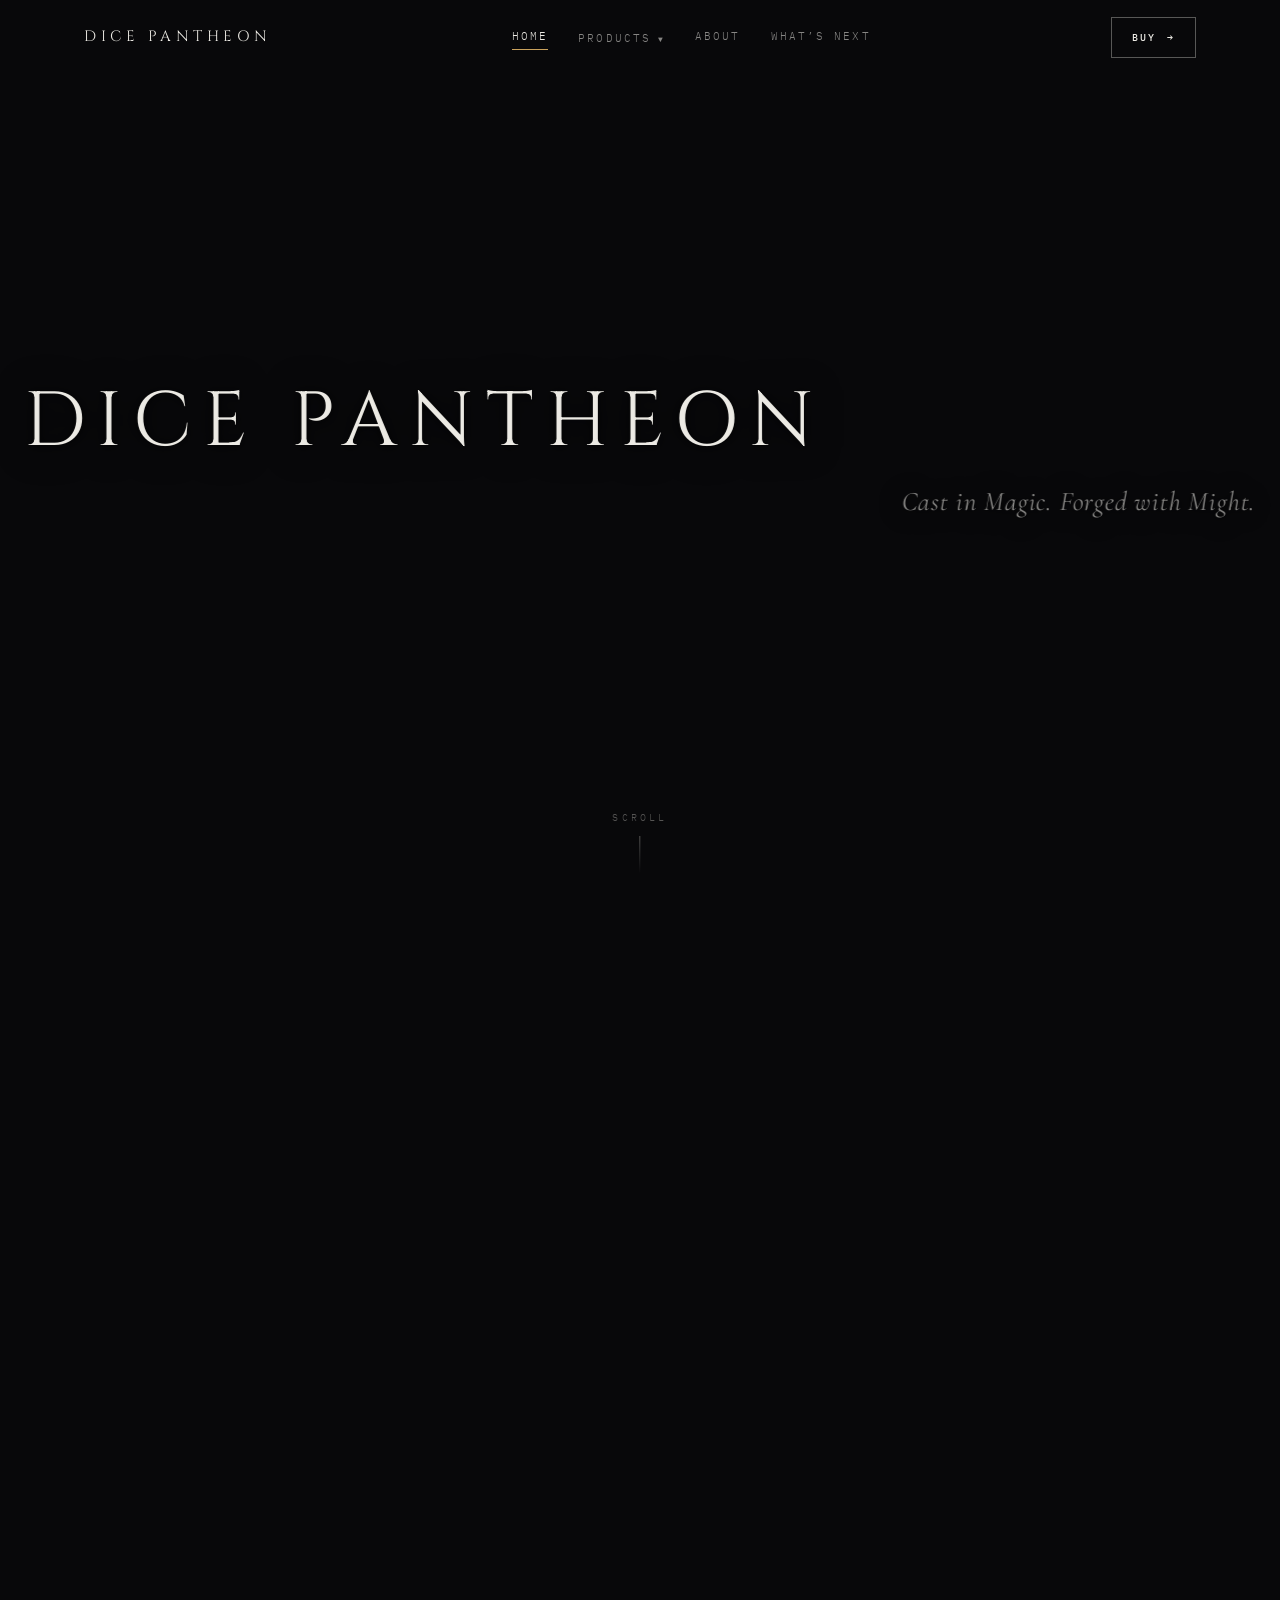
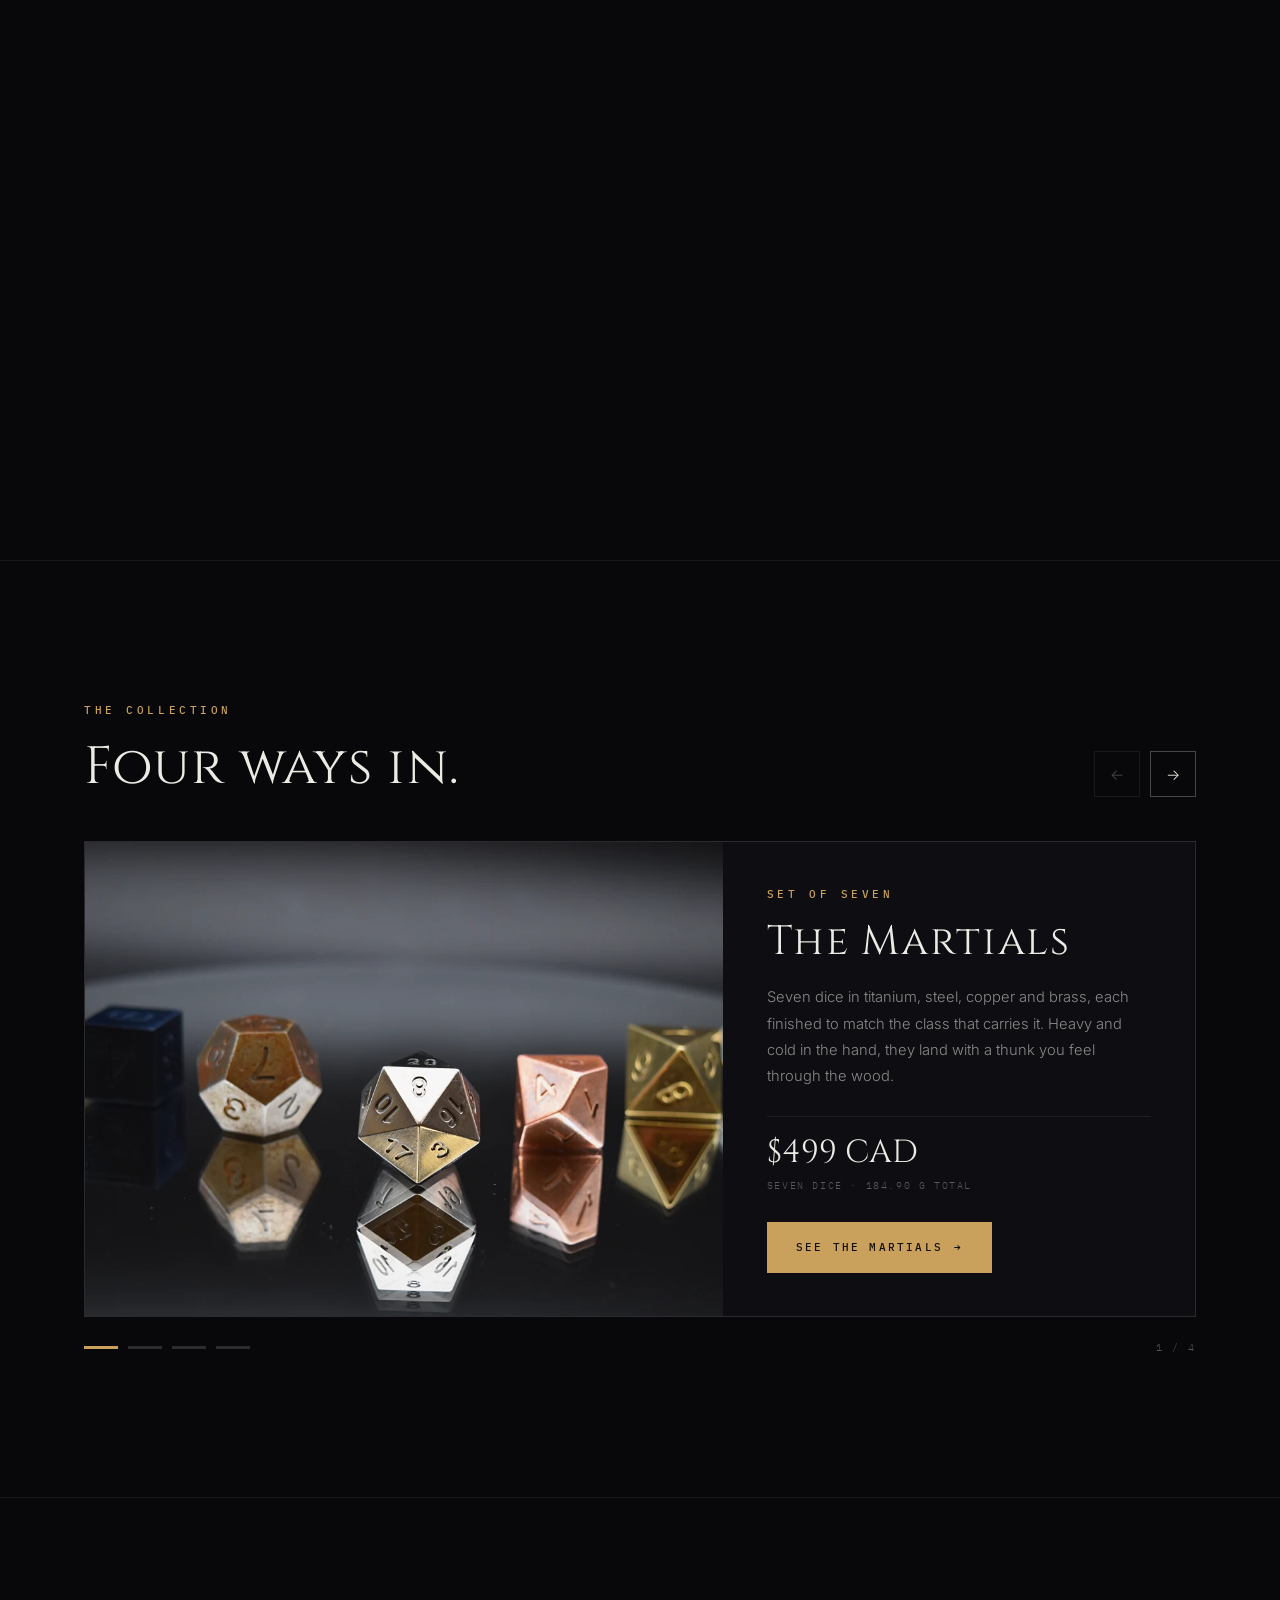
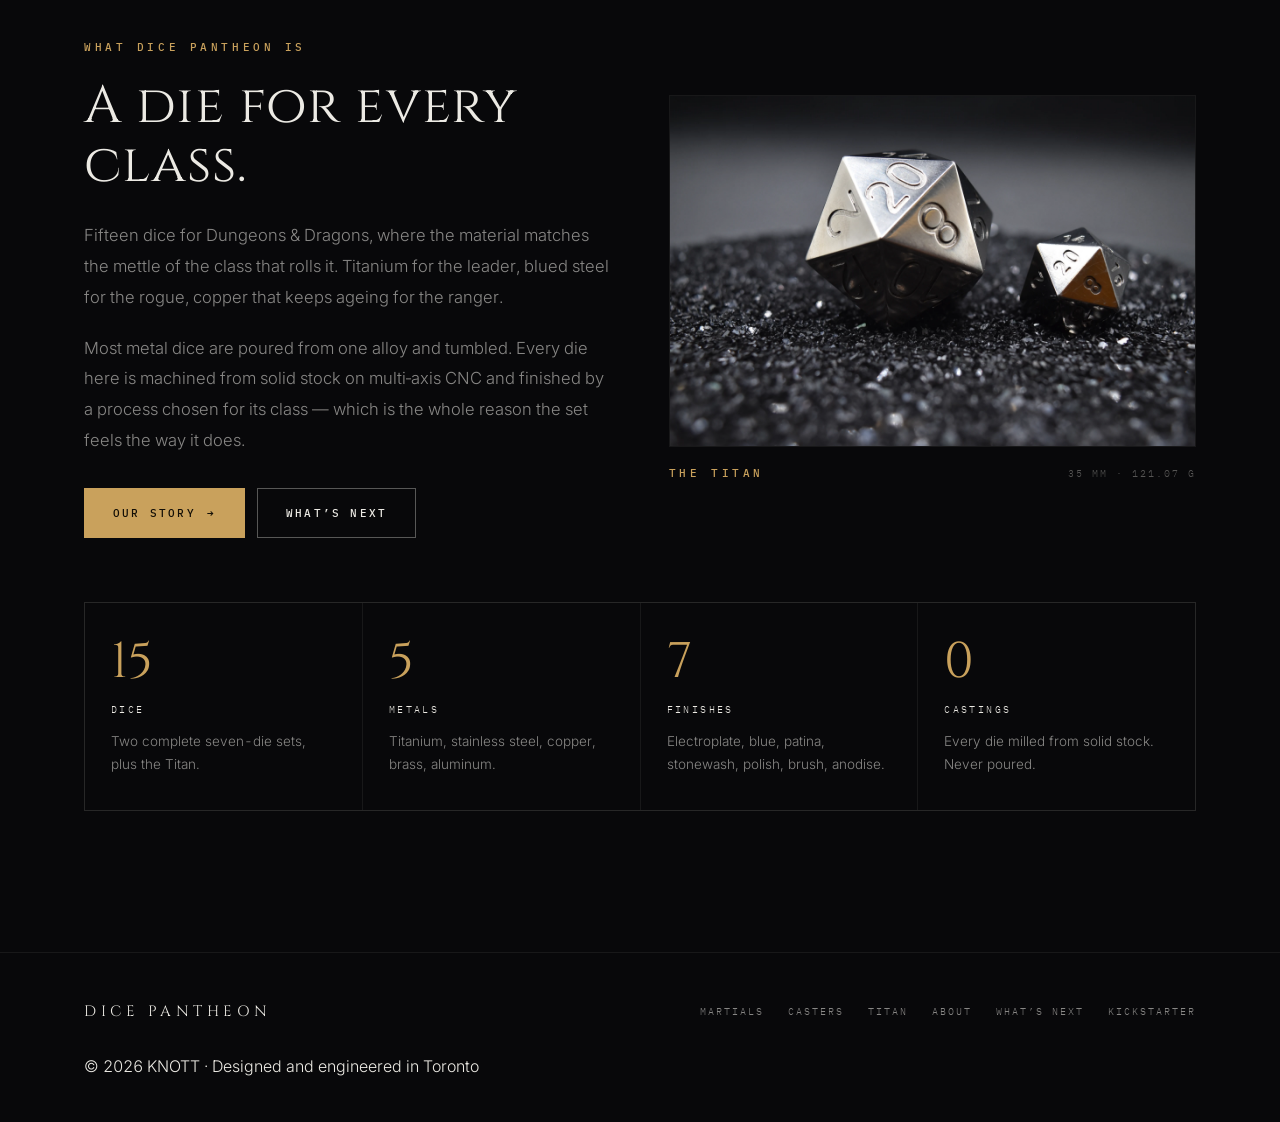
==== commit 72a89191: "Rebuild the site: six pages, slide carousel, dice cards Replaces the single-page draft with the stru" ====
--- a/index.html
+++ b/index.html
@@ -3,611 +3,202 @@
 <head>
 <meta charset="UTF-8"/>
 <meta name="viewport" content="width=device-width, initial-scale=1.0"/>
-<title>Dice Pantheon — Precision-Milled Metal Dice by KNOTT</title>
-<meta name="description" content="The first D&amp;D dice collection where the material matches the mettle of the class. 15 dice, 5 industrial metals, 7 finishing processes. Precision-milled in Toronto by KNOTT."/>
+<title>Dice Pantheon — Cast in Magic, Forged with Might</title>
+<meta name="description" content="Fifteen dice. Five industrial metals. Seven finishing processes. Machined from solid stock, never cast — the D&amp;D dice collection where the material matches the mettle of the class."/>
 <meta name="color-scheme" content="dark"/>
 <meta name="theme-color" content="#08080A"/>
 <meta property="og:title" content="Dice Pantheon — Cast in Magic, Forged with Might"/>
-<meta property="og:description" content="15 dice. 5 industrial metals. 7 finishing processes. The first D&amp;D dice collection where the material matches the mettle of the class."/>
-<meta property="og:image" content="images/pantheon-group.jpg"/>
+<meta property="og:description" content="Fifteen dice. Five industrial metals. Seven finishing processes. Machined, never cast."/>
+<meta property="og:image" content="images/hero-titan.webp"/>
 <meta property="og:type" content="website"/>
 <link rel="preconnect" href="https://fonts.googleapis.com"/>
 <link rel="preconnect" href="https://fonts.gstatic.com" crossorigin/>
-<link href="https://fonts.googleapis.com/css2?family=Inter:wght@200;300;400;500;600&family=Cinzel:wght@400;500;600&display=swap" rel="stylesheet"/>
-<script>document.documentElement.className+=' js';</script>
-<style>
-:root{
-  --void:#08080A;
-  --panel:#101014;
-  --panel-2:#16161B;
-  --ink:#FFFFFF;
-  --mute:rgba(255,255,255,.58);
-  --faint:rgba(255,255,255,.34);
-  --hair:rgba(255,255,255,.10);
-  --hair-soft:rgba(255,255,255,.06);
-  --brass:#B8955A;
-  --arcane:#8E6FD4;
-  --display:'Cinzel',Georgia,serif;
-  --sans:'Inter',system-ui,-apple-system,sans-serif;
-  --ease:cubic-bezier(.16,1,.3,1);
-  --pad:clamp(20px,5vw,64px);
-}
-*,*::before,*::after{margin:0;padding:0;box-sizing:border-box;}
-html{scroll-behavior:smooth;}
-body{
-  background:var(--void);color:var(--ink);
-  font-family:var(--sans);font-weight:300;
-  -webkit-font-smoothing:antialiased;overflow-x:hidden;
-  line-height:1.6;
-}
-img{max-width:100%;display:block;}
-a{color:inherit;text-decoration:none;}
-::selection{background:var(--brass);color:#000;}
-
-.wrap{max-width:1240px;margin:0 auto;padding-left:var(--pad);padding-right:var(--pad);}
-.label{
-  font-size:10px;letter-spacing:4px;text-transform:uppercase;
-  color:var(--brass);margin-bottom:18px;font-weight:400;
-}
-h1,h2,h3{font-family:var(--display);font-weight:500;line-height:1.12;letter-spacing:.01em;}
-.lede{font-size:clamp(15px,1.5vw,17px);color:var(--mute);max-width:62ch;line-height:1.85;}
-
-/* scoped to .js so the page is fully readable if scripting never runs */
-.js .reveal{opacity:0;transform:translateY(24px);transition:opacity .9s var(--ease),transform .9s var(--ease);}
-.js .reveal.in{opacity:1;transform:none;}
-@media(prefers-reduced-motion:reduce){
-  .js .reveal{opacity:1!important;transform:none!important;transition:none!important;}
-  html{scroll-behavior:auto;}
-  .die:hover .shape i{transform:none!important;}
-}
-
-/* ── NAV ── */
-nav{
-  position:fixed;top:0;left:0;right:0;z-index:100;
-  display:flex;align-items:center;justify-content:space-between;
-  padding:16px var(--pad);
-  background:rgba(8,8,10,0);border-bottom:1px solid transparent;
-  transition:background .45s var(--ease),border-color .45s var(--ease),backdrop-filter .45s;
-}
-nav.stuck{background:rgba(8,8,10,.88);backdrop-filter:blur(14px);border-bottom-color:var(--hair);}
-.brand{font-family:var(--display);font-size:14px;letter-spacing:3px;text-transform:uppercase;}
-.brand small{display:block;font-family:var(--sans);font-size:8px;letter-spacing:3px;color:var(--faint);margin-top:3px;font-weight:300;}
-.nav-links{display:flex;gap:30px;font-size:11px;letter-spacing:2px;text-transform:uppercase;}
-.nav-links a{color:var(--mute);transition:color .25s;}
-.nav-links a:hover{color:var(--ink);}
-.nav-cta{
-  font-size:10px;letter-spacing:2px;text-transform:uppercase;
-  border:1px solid var(--hair);padding:9px 18px;color:var(--ink);
-  transition:background .3s,border-color .3s;
-}
-.nav-cta:hover{background:var(--brass);border-color:var(--brass);color:#000;}
-.mob-btn{display:none;background:none;border:0;cursor:pointer;padding:8px;flex-direction:column;gap:5px;margin-left:14px;}
-.mob-btn span{display:block;width:20px;height:1px;background:var(--ink);transition:transform .3s var(--ease),opacity .2s;}
-.mob-btn[aria-expanded="true"] span:nth-child(1){transform:translateY(6px) rotate(45deg);}
-.mob-btn[aria-expanded="true"] span:nth-child(2){opacity:0;}
-.mob-btn[aria-expanded="true"] span:nth-child(3){transform:translateY(-6px) rotate(-45deg);}
-.mob-menu{
-  display:none;position:absolute;top:100%;left:0;right:0;
-  background:rgba(8,8,10,.97);backdrop-filter:blur(14px);
-  border-bottom:1px solid var(--hair);flex-direction:column;
-}
-.mob-menu a{
-  padding:15px var(--pad);font-size:11px;letter-spacing:2.5px;text-transform:uppercase;
-  color:var(--mute);border-top:1px solid var(--hair-soft);
-}
-.mob-menu a:hover{color:var(--ink);}
-.mob-menu.open{display:flex;}
-@media(max-width:860px){.nav-links{display:none;}.mob-btn{display:flex;}}
-
-/* ── HERO ── */
-.hero{position:relative;padding:150px 0 0;text-align:center;overflow:hidden;}
-.hero::before{
-  content:'';position:absolute;top:-10%;left:50%;transform:translateX(-50%);
-  width:min(1100px,130vw);aspect-ratio:1;border-radius:50%;
-  background:radial-gradient(circle,rgba(184,149,90,.13) 0%,rgba(142,111,212,.07) 42%,transparent 68%);
-  pointer-events:none;
-}
-.hero-inner{position:relative;z-index:2;}
-.hero h1{font-size:clamp(34px,6.4vw,78px);margin:16px 0 22px;}
-.hero h1 em{font-style:normal;color:var(--brass);}
-.hero-sub{font-size:clamp(14px,1.6vw,18px);color:var(--mute);max-width:56ch;margin:0 auto 38px;line-height:1.8;}
-.hero-cta{display:flex;gap:18px;justify-content:center;flex-wrap:wrap;margin-bottom:64px;}
-.btn{
-  display:inline-block;font-size:11px;letter-spacing:2.5px;text-transform:uppercase;
-  padding:15px 34px;transition:all .3s var(--ease);border:1px solid transparent;
-}
-.btn-solid{background:var(--ink);color:#000;}
-.btn-solid:hover{background:var(--brass);}
-.btn-ghost{border-color:var(--hair);color:var(--ink);}
-.btn-ghost:hover{border-color:var(--ink);}
-.hero-plate{position:relative;z-index:2;margin:0 auto;max-width:1000px;padding:0 var(--pad);}
-.hero-plate img{width:100%;border:1px solid var(--hair);}
-
-/* ── FUNDED STRIP ── */
-.funded{border-top:1px solid var(--hair);border-bottom:1px solid var(--hair);margin-top:90px;background:var(--panel);}
-.funded-grid{display:grid;grid-template-columns:repeat(4,1fr);}
-.funded-cell{padding:34px 20px;text-align:center;border-right:1px solid var(--hair-soft);}
-.funded-cell:last-child{border-right:none;}
-.funded-num{font-family:var(--display);font-size:clamp(20px,2.6vw,32px);color:var(--ink);}
-.funded-num span{color:var(--brass);}
-.funded-cap{font-size:9px;letter-spacing:2.5px;text-transform:uppercase;color:var(--faint);margin-top:8px;}
-@media(max-width:700px){.funded-grid{grid-template-columns:1fr 1fr;}
- .funded-cell:nth-child(2){border-right:none;}
- .funded-cell:nth-child(-n+2){border-bottom:1px solid var(--hair-soft);}}
-
-/* ── SECTIONS ── */
-section{padding:clamp(72px,10vw,130px) 0;}
-.sec-head{max-width:760px;margin-bottom:56px;}
-.sec-head h2{font-size:clamp(26px,3.8vw,46px);margin-bottom:20px;}
-
-/* premise pillars */
-.pillars{display:grid;grid-template-columns:repeat(4,1fr);gap:1px;background:var(--hair-soft);border:1px solid var(--hair-soft);margin-top:56px;}
-.pillar{background:var(--void);padding:32px 26px;}
-.pillar-n{font-family:var(--display);font-size:30px;color:var(--brass);margin-bottom:10px;}
-.pillar-t{font-size:12px;letter-spacing:1.5px;text-transform:uppercase;margin-bottom:8px;}
-.pillar-d{font-size:13px;color:var(--faint);line-height:1.7;}
-@media(max-width:860px){.pillars{grid-template-columns:1fr 1fr;}}
-
-/* ── DICE SETS ── */
-.set{border-top:1px solid var(--hair);}
-.set-head{display:grid;grid-template-columns:1fr 1fr;gap:56px;align-items:center;margin-bottom:64px;}
-.set-head .lede{max-width:none;}
-.set-mat{
-  margin-top:22px;font-size:11px;letter-spacing:2px;text-transform:uppercase;color:var(--faint);
-  padding-top:16px;border-top:1px solid var(--hair-soft);
-}
-.set-img{border:1px solid var(--hair);}
-/* campaign graphics are drawn on white — give them a deliberate plate rather than letting them punch a hole in the dark page */
-.plate{background:#F4F5F6;padding:clamp(14px,2vw,26px);border:1px solid var(--hair);}
-.plate img{width:100%;}
-.plate-cap{
-  font-size:10px;letter-spacing:2.5px;text-transform:uppercase;
-  color:var(--faint);margin-top:14px;text-align:center;
-}
-@media(max-width:900px){.set-head{grid-template-columns:1fr;gap:32px;}}
-
-.dice-grid{display:grid;grid-template-columns:repeat(auto-fill,minmax(250px,1fr));gap:1px;background:var(--hair-soft);border:1px solid var(--hair-soft);}
-.die{
-  background:var(--void);padding:30px 26px 32px;
-  display:flex;flex-direction:column;gap:14px;
-  transition:background .4s var(--ease);position:relative;
-}
-.die:hover{background:var(--panel-2);}
-.die-top{display:flex;align-items:center;gap:16px;}
-.shape{width:42px;height:42px;flex-shrink:0;position:relative;}
-.shape i{
-  position:absolute;inset:0;display:block;
-  background:var(--c,#999);
-  filter:brightness(1.05);
-  transition:transform .6s var(--ease);
-}
-.die:hover .shape i{transform:rotate(18deg) scale(1.06);}
-.s-d20 i{clip-path:polygon(50% 0,93% 25%,93% 75%,50% 100%,7% 75%,7% 25%);}
-.s-d12 i{clip-path:polygon(50% 0,100% 38%,81% 100%,19% 100%,0 38%);}
-.s-d10 i{clip-path:polygon(50% 0,100% 40%,50% 100%,0 40%);}
-.s-d8  i{clip-path:polygon(50% 0,100% 50%,50% 100%,0 50%);}
-.s-d6  i{clip-path:polygon(8% 8%,92% 8%,92% 92%,8% 92%);}
-.s-d4  i{clip-path:polygon(50% 4%,96% 92%,4% 92%);}
-.s-d100 i{clip-path:polygon(50% 0,100% 40%,50% 100%,0 40%);}
-.die-face{font-family:var(--display);font-size:13px;letter-spacing:2px;color:var(--faint);}
-.die-class{font-family:var(--display);font-size:19px;line-height:1.2;}
-.die-spec{font-size:11px;letter-spacing:1.4px;text-transform:uppercase;color:var(--brass);}
-.die-desc{font-size:13.5px;color:var(--mute);line-height:1.75;}
-.casters .die-spec{color:var(--arcane);}
-
-/* ── TITAN ── */
-.titan{position:relative;background:#000;padding:0;border-top:1px solid var(--hair);}
-.titan-media{position:relative;}
-.titan-media img{width:100%;height:clamp(340px,62vh,640px);object-fit:cover;opacity:.85;}
-.titan-media::after{
-  content:'';position:absolute;inset:0;
-  background:linear-gradient(180deg,rgba(0,0,0,.72) 0%,rgba(0,0,0,.25) 45%,rgba(8,8,10,.96) 100%);
-}
-.titan-copy{position:relative;z-index:2;margin-top:-140px;padding-bottom:clamp(72px,10vw,120px);text-align:center;}
-.titan-copy h2{font-size:clamp(30px,5vw,60px);margin-bottom:18px;}
-.titan-copy .lede{margin:0 auto;}
-.titan-stats{display:grid;grid-template-columns:repeat(3,1fr);gap:1px;background:var(--hair-soft);border:1px solid var(--hair-soft);max-width:760px;margin:48px auto 0;}
-.tstat{background:var(--void);padding:26px 16px;}
-.tstat-v{font-family:var(--display);font-size:clamp(20px,2.8vw,30px);color:var(--brass);}
-.tstat-l{font-size:9px;letter-spacing:2.5px;text-transform:uppercase;color:var(--faint);margin-top:8px;}
-
-/* ── COLLECTION ── */
-.collection{border-top:1px solid var(--hair);}
-.buy-grid{display:grid;grid-template-columns:repeat(auto-fit,minmax(240px,1fr));gap:1px;background:var(--hair-soft);border:1px solid var(--hair-soft);margin-top:52px;}
-.buy{background:var(--void);padding:34px 28px;display:flex;flex-direction:column;gap:12px;transition:background .4s var(--ease);}
-.buy:hover{background:var(--panel-2);}
-.buy.feature{background:var(--panel);}
-.buy-tag{font-size:9px;letter-spacing:2.5px;text-transform:uppercase;color:var(--brass);min-height:12px;}
-.buy-name{font-family:var(--display);font-size:22px;}
-.buy-desc{font-size:13px;color:var(--faint);line-height:1.7;flex:1;}
-.buy-price{font-family:var(--display);font-size:26px;margin-top:6px;}
-.buy-price small{font-size:11px;color:var(--faint);font-family:var(--sans);letter-spacing:1px;}
-.buy-link{
-  margin-top:10px;font-size:10px;letter-spacing:2.5px;text-transform:uppercase;
-  border-bottom:1px solid var(--hair);padding-bottom:6px;display:inline-flex;gap:8px;
-  transition:gap .3s var(--ease),border-color .3s,color .3s;align-self:flex-start;
-}
-.buy:hover .buy-link{gap:14px;border-color:var(--brass);color:var(--brass);}
-
-/* ── STORY ── */
-.story{border-top:1px solid var(--hair);background:var(--panel);}
-.story-grid{display:grid;grid-template-columns:1fr 1fr;gap:64px;align-items:start;}
-.people{display:flex;flex-direction:column;gap:26px;margin-top:8px;}
-.person{padding-left:20px;border-left:1px solid var(--hair);}
-.person-n{font-family:var(--display);font-size:16px;margin-bottom:6px;}
-.person-r{font-size:13px;color:var(--faint);line-height:1.7;}
-@media(max-width:900px){.story-grid{grid-template-columns:1fr;gap:36px;}}
-
-/* ── CLOSE ── */
-.close{text-align:center;border-top:1px solid var(--hair);}
-.close h2{font-size:clamp(28px,4.4vw,52px);margin-bottom:20px;}
-.close .lede{margin:0 auto 38px;}
-
-footer{border-top:1px solid var(--hair);padding:34px var(--pad);
-  display:flex;justify-content:space-between;align-items:center;gap:16px;flex-wrap:wrap;
-  font-size:11px;color:var(--faint);}
-.foot-links{display:flex;gap:22px;}
-.foot-links a:hover{color:var(--ink);}
-</style>
+<link href="https://fonts.googleapis.com/css2?family=Cinzel:wght@400;500;600&family=Cormorant+Garamond:ital,wght@1,300;1,400&family=Inter:wght@200;300;400;500&family=IBM+Plex+Mono:wght@400;500&display=swap" rel="stylesheet"/>
+<link rel="stylesheet" href="style.css"/>
+<script>(function(d){d.className+=' js';if('IntersectionObserver' in window&&!(window.matchMedia&&matchMedia('(prefers-reduced-motion: reduce)').matches)){d.className+=' rv-ready';setTimeout(function(){if(!window.__dpReady)d.className=d.className.replace(/ rv-ready/,'');},4000);}})(document.documentElement);</script>
 </head>
-<body>
-
-<nav id="nav">
-  <a href="#top" class="brand">Dice Pantheon<small>By KNOTT</small></a>
-  <div class="nav-links">
-    <a href="#martials">Martials</a>
-    <a href="#casters">Casters</a>
-    <a href="#titan">The Titan</a>
-    <a href="#collection">Collection</a>
-    <a href="#story">Story</a>
-  </div>
-  <div style="display:flex;align-items:center;">
-    <a href="https://www.kickstarter.com/projects/knottx/dice-pantheon-cast-in-magic-forged-in-might" class="nav-cta" target="_blank" rel="noopener">Late Pledge</a>
-    <button class="mob-btn" id="mobBtn" aria-expanded="false" aria-controls="mobMenu" aria-label="Menu">
-      <span></span><span></span><span></span>
-    </button>
-  </div>
-  <div class="mob-menu" id="mobMenu">
-    <a href="#martials">Martials</a>
-    <a href="#casters">Casters</a>
-    <a href="#titan">The Titan</a>
-    <a href="#collection">Collection</a>
-    <a href="#story">Story</a>
-  </div>
-</nav>
-
-<!-- ── HERO ── -->
-<header class="hero" id="top">
-  <div class="hero-inner wrap">
-    <p class="label">15 Dice · 5 Metals · 7 Finishes</p>
-    <h1>Cast in Magic.<br/><em>Forged with Might.</em></h1>
-    <p class="hero-sub">The first D&amp;D dice collection where the material matches the mettle of the class. Precision-milled from five industrial metals — not cast from one.</p>
-    <div class="hero-cta">
-      <a href="#collection" class="btn btn-solid">See the Collection</a>
-      <a href="#martials" class="btn btn-ghost">Meet the Dice</a>
-    </div>
-  </div>
-  <div class="hero-plate">
-    <img src="images/pantheon-group.jpg" alt="The complete Dice Pantheon collection — fifteen metal dice arranged in a ring around the 35mm titanium Titan D20" width="680" height="453"/>
+<body class="home">
+
+<header class="nav" id="nav">
+  <div class="wrap">
+    <a href="index.html" class="brand">Dice&nbsp;Pantheon</a>
+    <nav class="navlinks">
+      <a href="index.html" aria-current="page">Home</a>
+      <div class="menu">
+        <button type="button" aria-expanded="false" aria-haspopup="true">Products <span class="caret">&#9660;</span></button>
+        <div class="menu-list">
+          <a href="martials.html">The Martials<span>$499 CAD</span></a>
+          <a href="casters.html">The Casters<span>$149 CAD</span></a>
+          <a href="titan.html">The Titan<span>$289 CAD</span></a>
+          <a href="https://www.kickstarter.com/projects/knottx/dice-pantheon-cast-in-magic-forged-in-might" target="_blank" rel="noopener">Pantheon of Heroes<span>All fifteen &middot; $937 CAD</span></a>
+        </div>
+      </div>
+      <a href="about.html">About</a>
+      <a href="next.html">What&rsquo;s Next</a>
+    </nav>
+    <a class="btn" href="https://www.kickstarter.com/projects/knottx/dice-pantheon-cast-in-magic-forged-in-might" target="_blank" rel="noopener">Buy <span class="arw">&rarr;</span></a>
+    <button class="mobbtn" id="mobBtn" aria-label="Menu" aria-expanded="false" aria-controls="mobMenu"><i></i></button>
+  </div>
+  <div class="mobmenu" id="mobMenu">
+    <div class="wrap">
+      <a href="index.html">Home</a>
+      <a href="martials.html">The Martials</a>
+      <a href="casters.html">The Casters</a>
+      <a href="titan.html">The Titan</a>
+      <a href="about.html">About</a>
+      <a href="next.html">What&rsquo;s Next</a>
+    </div>
   </div>
 </header>
 
-<!-- ── FUNDED ── -->
-<div class="funded">
-  <div class="funded-grid">
-    <div class="funded-cell"><div class="funded-num"><span>829%</span></div><div class="funded-cap">Funded</div></div>
-    <div class="funded-cell"><div class="funded-num">CA$16,493</div><div class="funded-cap">Pledged</div></div>
-    <div class="funded-cell"><div class="funded-num">53</div><div class="funded-cap">Backers</div></div>
-    <div class="funded-cell"><div class="funded-num">Toronto</div><div class="funded-cap">Designed &amp; Engineered</div></div>
-  </div>
-</div>
-
-<!-- ── PREMISE ── -->
-<section id="premise">
-  <div class="wrap">
-    <div class="sec-head">
-      <p class="label reveal">The Premise</p>
-      <h2 class="reveal">Your character is legendary.<br/>Your dice should be too.</h2>
-      <p class="lede reveal">A hero is an adventurer who gains power through perseverance — their spirit defined by their party, their deeds, and their class. So we built a die for each one, and let the metal carry the meaning.</p>
-    </div>
-    <p class="lede reveal">Most metal dice are cast from a single uniform alloy. Dice Pantheon is machined — industrial multi-axis CNC work that carves a unique density and weight for every single die, then finishes each one differently. Seven processes in all, from multi-colour electroplating to industrial chemical bluing to forced antique patinas.</p>
-    <div class="pillars">
-      <div class="pillar reveal"><div class="pillar-n">15</div><div class="pillar-t">Dice</div><div class="pillar-d">Two complete sets, plus the Titan.</div></div>
-      <div class="pillar reveal"><div class="pillar-n">5</div><div class="pillar-t">Metals</div><div class="pillar-d">Titanium, steel, copper, brass, aluminum.</div></div>
-      <div class="pillar reveal"><div class="pillar-n">7</div><div class="pillar-t">Finishes</div><div class="pillar-d">Electroplating, bluing, patina, polish.</div></div>
-      <div class="pillar reveal"><div class="pillar-n">0</div><div class="pillar-t">Castings</div><div class="pillar-d">Every die milled, never poured.</div></div>
-    </div>
-  </div>
-</section>
-
-<!-- ── MARTIALS ── -->
-<section class="set" id="martials">
-  <div class="wrap">
-    <div class="set-head">
-      <div>
-        <p class="label reveal">Set One</p>
-        <h2 class="reveal" style="font-size:clamp(26px,3.8vw,46px);margin-bottom:20px;">The Martials</h2>
-        <p class="lede reveal">Warriors rely on their weapons and the strength of their arms. For the Martials we chose heavy solid metals — cold to the touch, heavy in the hand, and landing on the table with a satisfying thunk.</p>
-        <p class="set-mat reveal">Titanium · Stainless Steel · Copper · Brass</p>
-      </div>
-      <div class="reveal">
-        <div class="plate">
-          <img src="images/specs-01.jpg" alt="The Martials weighed individually: D4 Monk 8.49g brushed brass, D6 Rogue blued steel, D8 Paladin mirror polished brass, D10 Ranger antique copper, D100 Fighter mirror polished steel, D12 Barbarian antique steel, D20 Frontline mirror polished TC4 titanium" loading="lazy"/>
-        </div>
-        <p class="plate-cap">Every die weighed — mixed metal set</p>
-      </div>
-    </div>
-
-    <div class="dice-grid">
-      <article class="die reveal">
-        <div class="die-top"><div class="shape s-d20" style="--c:linear-gradient(140deg,#E2E6EA,#9BA3AA)"><i style="background:linear-gradient(140deg,#E2E6EA,#9BA3AA)"></i></div><div class="die-face">D20</div></div>
-        <h3 class="die-class">The Frontline</h3>
-        <div class="die-spec">TC4 Titanium · Fine Polished</div>
-        <p class="die-desc">Titanium is the king of metals — light, non-corrosive, notoriously difficult to machine. We chose it for the D20 because it represents the leader: unbreakable and tireless.</p>
-      </article>
-
-      <article class="die reveal">
-        <div class="die-top"><div class="shape s-d12"><i style="background:linear-gradient(140deg,#9EA2A4,#63676A)"></i></div><div class="die-face">D12</div></div>
-        <h3 class="die-class">The Barbarian</h3>
-        <div class="die-spec">Stainless Steel · Stonewashed</div>
-        <p class="die-desc">A battle-worn finish drawing on primal rage. Like a greataxe that has seen a thousand wars — gritty, textured, and ready to cleave.</p>
-      </article>
-
-      <article class="die reveal">
-        <div class="die-top"><div class="shape s-d100"><i style="background:linear-gradient(140deg,#F0F3F6,#AEB5BB)"></i></div><div class="die-face">D100</div></div>
-        <h3 class="die-class">The Fighter</h3>
-        <div class="die-spec">Stainless Steel · Mirror Polish</div>
-        <p class="die-desc">No tricks, just mastery. The Fighter is the backbone of the party and steel is the backbone of the world — polished to perfection. Heavy, cold, precise.</p>
-      </article>
-
-      <article class="die reveal">
-        <div class="die-top"><div class="shape s-d10"><i style="background:linear-gradient(140deg,#C07A50,#8A4A2E)"></i></div><div class="die-face">D10</div></div>
-        <h3 class="die-class">The Ranger</h3>
-        <div class="die-spec">Pure Copper · Forced Patina</div>
-        <p class="die-desc">Rangers don't need to shine; they need to survive. No two are alike — and as a living metal, this copper keeps ageing into a patina entirely its own.</p>
-      </article>
-
-      <article class="die reveal">
-        <div class="die-top"><div class="shape s-d8"><i style="background:linear-gradient(140deg,#F0D27A,#B98F30)"></i></div><div class="die-face">D8</div></div>
-        <h3 class="die-class">The Paladin</h3>
-        <div class="die-spec">Solid Brass · Mirror Finish</div>
-        <p class="die-desc">Shining like gold in the face of adversity, with the holy aura of a divine knight. Heavy in the hand, it carries the weight of your oath.</p>
-      </article>
-
-      <article class="die reveal">
-        <div class="die-top"><div class="shape s-d6"><i style="background:linear-gradient(140deg,#3C4B5A,#1E2833)"></i></div><div class="die-face">D6</div></div>
-        <h3 class="die-class">The Rogue</h3>
-        <div class="die-spec">Chemically Blued Steel</div>
-        <p class="die-desc">Draped in shadow. An industrial bluing process — historically used to darken blades — eliminates glint. Your silent partner when striking from the dark.</p>
-      </article>
-
-      <article class="die reveal">
-        <div class="die-top"><div class="shape s-d4"><i style="background:linear-gradient(140deg,#C9A45E,#8E6C32)"></i></div><div class="die-face">D4</div></div>
-        <h3 class="die-class">The Monk</h3>
-        <div class="die-spec">Solid Brass · Brushed</div>
-        <p class="die-desc">Brass for the bruisers. Unlike the Paladin's shine, this finish feels like an ancient temple gong or a hardened knuckle duster. It strikes with distinct impact.</p>
-      </article>
-    </div>
-  </div>
-</section>
-
-<!-- ── CASTERS ── -->
-<section class="set casters" id="casters">
-  <div class="wrap">
-    <div class="set-head">
-      <div>
-        <p class="label reveal" style="color:var(--arcane)">Set Two</p>
-        <h2 class="reveal" style="font-size:clamp(26px,3.8vw,46px);margin-bottom:20px;">The Casters</h2>
-        <p class="lede reveal">Magic is vibrant, energetic, and defies reality itself. We chose industrial aluminum — light, precise, and able to hold vivid colour through advanced anodisation and electroplating, representing the full spectrum of the arcane weave.</p>
-        <p class="set-mat reveal">Precision-Milled Aluminum</p>
-      </div>
-      <div class="reveal">
-        <div class="plate">
-          <img src="images/casters-group.jpg" alt="The Casters — seven anodised aluminum dice in electric pink, forest green, sapphire blue, rainbow chrome, void black, royal gold and radiant silver" loading="lazy"/>
-        </div>
-        <p class="plate-cap">Seven finishes, one metal</p>
-      </div>
-    </div>
-
-    <div class="dice-grid">
-      <article class="die reveal">
-        <div class="die-top"><div class="shape s-d20"><i style="background:conic-gradient(from 210deg,#F04FA0,#F5C542,#3ED99A,#3FA9F5,#8E6FD4,#F04FA0)"></i></div><div class="die-face">D20</div></div>
-        <h3 class="die-class">The Weave</h3>
-        <div class="die-spec">Rainbow Chrome Electroplating</div>
-        <p class="die-desc">Magic comes in every colour, from the auroras of the north to the mage's prismatic spray. This mirror-like prism shifts with every roll — chaos, beauty, infinite possibility.</p>
-      </article>
-
-      <article class="die reveal">
-        <div class="die-top"><div class="shape s-d12"><i style="background:linear-gradient(140deg,#FF52A8,#C2196E)"></i></div><div class="die-face">D12</div></div>
-        <h3 class="die-class">The Bard</h3>
-        <div class="die-spec">Electric Pink</div>
-        <p class="die-desc">Precious as a poem, sharp as a lyric. Bards demand centre stage — bold, neon, impossible to ignore. Designed to entrance minds and put all eyes on you.</p>
-      </article>
-
-      <article class="die reveal">
-        <div class="die-top"><div class="shape s-d10"><i style="background:linear-gradient(140deg,#24242A,#0B0B0E)"></i></div><div class="die-face">D10</div></div>
-        <h3 class="die-class">The Warlock</h3>
-        <div class="die-spec">Void Black</div>
-        <p class="die-desc">A pact that binds; a quest that blinds. As dark as the ink of the contract you signed — a matte surface that seems to absorb light itself.</p>
-      </article>
-
-      <article class="die reveal">
-        <div class="die-top"><div class="shape s-d100"><i style="background:linear-gradient(140deg,#FFFFFF,#B4BAC1)"></i></div><div class="die-face">D100</div></div>
-        <h3 class="die-class">The Cleric</h3>
-        <div class="die-spec">Radiant Silver</div>
-        <p class="die-desc">A beacon of divinity. A brilliant sterling sheen for holy light in the darkest dungeons — for the healer who must persevere, shining with purity and purpose.</p>
-      </article>
-
-      <article class="die reveal">
-        <div class="die-top"><div class="shape s-d8"><i style="background:linear-gradient(140deg,#FFC44D,#C07E10)"></i></div><div class="die-face">D8</div></div>
-        <h3 class="die-class">The Sorcerer</h3>
-        <div class="die-spec">Royal Gold</div>
-        <p class="die-desc">Some study magic; you are magic. Whether inherited from dragons or the deep, your power is innate — effortlessly effective and undeniably valuable.</p>
-      </article>
-
-      <article class="die reveal">
-        <div class="die-top"><div class="shape s-d6"><i style="background:linear-gradient(140deg,#3B82F6,#12409B)"></i></div><div class="die-face">D6</div></div>
-        <h3 class="die-class">The Wizard</h3>
-        <div class="die-spec">Deep Sapphire Blue</div>
-        <p class="die-desc">The colour of pure knowledge and the depths of the mind. Wizards are the architects of reality — ready to roast a room with a Fireball, or decode the universe.</p>
-      </article>
-
-      <article class="die reveal">
-        <div class="die-top"><div class="shape s-d4"><i style="background:linear-gradient(140deg,#3FBF5F,#1C6B33)"></i></div><div class="die-face">D4</div></div>
-        <h3 class="die-class">The Druid</h3>
-        <div class="die-spec">Verdant Forest Green</div>
-        <p class="die-desc">Green as the canopy, lethal as a leopard. A rich emerald tone that connects you to the earth — for Wild-Shaping into a beast, or calling down the storm.</p>
-      </article>
-    </div>
-
-    <div class="reveal" style="margin-top:56px;">
-      <div class="plate">
-        <img src="images/specs-02.jpg" alt="The Casters weighed individually: D4 Druid 3.23g, D6 Wizard 10.75g, D8 Sorcerer 9.27g, D10 Warlock 8.62g, D100 Cleric 8.6g, D12 Bard 14.79g, D20 Weave 13.88g" loading="lazy"/>
-      </div>
-      <p class="plate-cap">Every die weighed — aluminum set</p>
-    </div>
-  </div>
-</section>
-
-<!-- ── TITAN ── -->
-<section class="titan" id="titan">
-  <div class="titan-media">
-    <img src="images/titan-01.jpg" alt="The Titan — a 35mm solid titanium D20 beside a standard-size die for scale" loading="lazy"/>
-  </div>
-  <div class="titan-copy wrap">
-    <p class="label reveal">The Centrepiece</p>
-    <h2 class="reveal">The Titan</h2>
-    <p class="lede reveal">We didn't just want to make a big die; we wanted to machine a monolith. Milled from a single massive billet of aerospace TC4 titanium, it towers over standard dice and dominates the table.</p>
-    <p class="lede reveal" style="margin-top:20px;">With a crushing weight of 121.07 grams, the Titan carries an inertia no other material can match. It doesn't roll — it collides. When it lands, the fate of the party is sealed.</p>
-    <div class="titan-stats">
-      <div class="tstat reveal"><div class="tstat-v">35mm</div><div class="tstat-l">Across</div></div>
-      <div class="tstat reveal"><div class="tstat-v">121.07g</div><div class="tstat-l">Weight</div></div>
-      <div class="tstat reveal"><div class="tstat-v">TC4</div><div class="tstat-l">Aerospace Titanium</div></div>
-    </div>
-    <div class="reveal" style="max-width:760px;margin:36px auto 0;">
-      <div class="plate">
-        <img src="images/titan-02.jpg" alt="Scale comparison: the 35mm Titan D20 weighs 121.07 grams against a standard 20mm D20 at 22.51 grams" loading="lazy"/>
-      </div>
-      <p class="plate-cap">121.07g against a standard 20mm D20 at 22.51g</p>
-    </div>
-  </div>
-</section>
-
-<!-- ── COLLECTION ── -->
-<section class="collection" id="collection">
-  <div class="wrap">
-    <div class="sec-head">
-      <p class="label reveal">The Collection</p>
-      <h2 class="reveal">Choose your arsenal.</h2>
-      <p class="lede reveal">Take a single set, claim the Titan alone, or bring home the complete Pantheon — 15 dice, 5 metals and 7 finishing techniques in one masterpiece.</p>
-    </div>
-    <div class="buy-grid">
-      <a class="buy reveal" href="https://www.kickstarter.com/projects/knottx/dice-pantheon-cast-in-magic-forged-in-might" target="_blank" rel="noopener">
-        <div class="buy-tag"></div>
-        <div class="buy-name">The Casters</div>
-        <p class="buy-desc">Seven precision-milled aluminum dice, from the Rainbow Chrome Weave to the Verdant Druid.</p>
-        <div class="buy-price">$149 <small>CAD</small></div>
-        <span class="buy-link">Pledge →</span>
-      </a>
-      <a class="buy reveal" href="https://www.kickstarter.com/projects/knottx/dice-pantheon-cast-in-magic-forged-in-might" target="_blank" rel="noopener">
-        <div class="buy-tag"></div>
-        <div class="buy-name">The Titan</div>
-        <p class="buy-desc">The 35mm solid titanium D20. A die even the gods fear — and the ultimate tool for the Dungeon Master.</p>
-        <div class="buy-price">$289 <small>CAD</small></div>
-        <span class="buy-link">Pledge →</span>
-      </a>
-      <a class="buy reveal" href="https://www.kickstarter.com/projects/knottx/dice-pantheon-cast-in-magic-forged-in-might" target="_blank" rel="noopener">
-        <div class="buy-tag"></div>
-        <div class="buy-name">The Martials</div>
-        <p class="buy-desc">Seven dice in titanium, steel, copper and brass — each finished to match its class.</p>
-        <div class="buy-price">$499 <small>CAD</small></div>
-        <span class="buy-link">Pledge →</span>
-      </a>
-      <a class="buy feature reveal" href="https://www.kickstarter.com/projects/knottx/dice-pantheon-cast-in-magic-forged-in-might" target="_blank" rel="noopener">
-        <div class="buy-tag">The Complete Collection</div>
-        <div class="buy-name">Pantheon of Heroes</div>
-        <p class="buy-desc">All 15 dice. Every weight class, every damage type — from the 35mm thud of the Titan to the shimmer of the Rainbow D20.</p>
-        <div class="buy-price">$937 <small>CAD</small></div>
-        <span class="buy-link">Pledge →</span>
-      </a>
-    </div>
-  </div>
-</section>
-
-<!-- ── STORY ── -->
-<section class="story" id="story">
-  <div class="wrap story-grid">
-    <div>
-      <p class="label reveal">Our Story</p>
-      <h2 class="reveal" style="font-size:clamp(24px,3.2vw,40px);margin-bottom:20px;">It started with a campaign<br/>and an MBA.</h2>
-      <p class="lede reveal">We met in Toronto during our MBA — a bond cemented not just by shared projects, but by a shared love of Dungeons &amp; Dragons. It became the game that connected us and the creative outlet that kept us inspired.</p>
-      <p class="lede reveal" style="margin-top:18px;">Dice Pantheon is the natural intersection of our professional expertise and our personal passion: the dice sets of our dreams, made to elevate the experience every time we play.</p>
-    </div>
-    <div class="people">
-      <div class="person reveal">
-        <div class="person-n">Mandana</div>
-        <p class="person-r">Over ten years in R&amp;D and architecture. Brings an obsession with structure and material science, ensuring every die is a precision-engineered instrument.</p>
-      </div>
-      <div class="person reveal">
-        <div class="person-n">Catherine</div>
-        <p class="person-r">A decade of expertise in operations. Makes certain every detail — from the weight in your hand to the final experience — is seamless.</p>
-      </div>
-      <div class="person reveal">
-        <div class="person-n">Parmeet</div>
-        <p class="person-r">Has run D&amp;D games for nearly a decade, carrying the hobby across many adventures. Ensures every design upholds the spirit of the game and feels as good to roll as it looks to display.</p>
-      </div>
-    </div>
-  </div>
-</section>
-
-<!-- ── CLOSE ── -->
-<section class="close">
-  <div class="wrap">
-    <p class="label reveal">Late Pledge Open</p>
-    <h2 class="reveal">May your hits be crits.</h2>
-    <p class="lede reveal">Funded at 829% by 53 backers. The Pantheon is still available through our Kickstarter campaign.</p>
-    <a href="https://www.kickstarter.com/projects/knottx/dice-pantheon-cast-in-magic-forged-in-might" class="btn btn-solid reveal" target="_blank" rel="noopener">Back the Pantheon</a>
-  </div>
-</section>
+<main>
+
+  <!-- 1 · Hero: on scroll, the name slides in from the left and the slogan from the right -->
+  <section class="intro" id="intro">
+    <div class="intro-sticky">
+      <div class="intro-type">
+        <div class="intro-a"><span class="mark">Dice Pantheon</span></div>
+        <div class="intro-b"><span class="slogan">Cast in Magic. Forged with Might.</span></div>
+      </div>
+      <div class="hero-cue"><span>Scroll</span><span class="line"></span></div>
+    </div>
+  </section>
+
+  <!-- 2 · The products, one per slide -->
+  <section class="sec band auto-h" id="products">
+    <div class="wrap">
+      <div class="carousel slider rv" data-carousel>
+        <div class="carousel-head">
+          <div>
+            <p class="eyebrow">The Collection</p>
+            <h2 style="margin-top:18px;">Four ways in.</h2>
+          </div>
+          <div class="carousel-nav">
+            <button class="cbtn" data-dir="-1" aria-label="Previous product">&larr;</button>
+            <button class="cbtn" data-dir="1" aria-label="Next product">&rarr;</button>
+          </div>
+        </div>
+        <div class="track-wrap">
+        <div class="track" tabindex="0" role="region" aria-roledescription="carousel" aria-label="The collection">
+          <article class="slide" aria-label="The Martials" aria-roledescription="slide" aria-posinset="1" aria-setsize="4">
+            <div class="slide-shot"><img src="images/card-martials.webp" alt="The seven Martials dice on a dark reflective surface." fetchpriority="high" width="1200" height="750"/></div>
+            <div class="slide-body">
+              <span class="eyebrow">Set of seven</span>
+              <h3>The Martials</h3>
+              <p>Seven dice in titanium, steel, copper and brass, each finished to match the class that carries it. Heavy and cold in the hand, they land with a thunk you feel through the wood.</p>
+              <div class="slide-foot">
+                <span class="price">$499 CAD</span>
+                <span class="count">Seven dice &middot; 184.90 g total</span>
+              </div>
+              <div class="acts">
+                <a class="btn solid" href="martials.html">See the Martials <span class="arw">&rarr;</span></a>
+              </div>
+            </div>
+          </article>
+          <article class="slide" aria-label="The Casters" aria-roledescription="slide" aria-posinset="2" aria-setsize="4">
+            <div class="slide-shot"><img src="images/card-casters.webp" alt="The seven Casters dice laid out on black grit." loading="lazy" width="1200" height="750"/></div>
+            <div class="slide-body">
+              <span class="eyebrow">Set of seven</span>
+              <h3>The Casters</h3>
+              <p>Seven dice milled from aluminum and anodised across the whole arcane spectrum, from rainbow chrome to void black. Light, precise, and impossible to ignore.</p>
+              <div class="slide-foot">
+                <span class="price">$149 CAD</span>
+                <span class="count">Seven dice &middot; 69.14 g total</span>
+              </div>
+              <div class="acts">
+                <a class="btn solid" href="casters.html">See the Casters <span class="arw">&rarr;</span></a>
+              </div>
+            </div>
+          </article>
+          <article class="slide" aria-label="The Titan" aria-roledescription="slide" aria-posinset="3" aria-setsize="4">
+            <div class="slide-shot"><img src="images/card-titan.webp" alt="The 35mm titanium Titan beside a standard D20." loading="lazy" width="1200" height="750"/></div>
+            <div class="slide-body">
+              <span class="eyebrow">Single die</span>
+              <h3>The Titan</h3>
+              <p>A 35 mm D20 cut from a single billet of aerospace titanium. At 121 grams it does not roll so much as collide.</p>
+              <div class="slide-foot">
+                <span class="price">$289 CAD</span>
+                <span class="count">One die &middot; 35 mm &middot; 121.07 g</span>
+              </div>
+              <div class="acts">
+                <a class="btn solid" href="titan.html">See the Titan <span class="arw">&rarr;</span></a>
+              </div>
+            </div>
+          </article>
+          <article class="slide" aria-label="Pantheon of Heroes" aria-roledescription="slide" aria-posinset="4" aria-setsize="4">
+            <div class="slide-shot"><img src="images/card-pantheon.webp" alt="All fifteen dice of the Pantheon on black grit." loading="lazy" width="1200" height="750"/></div>
+            <div class="slide-body">
+              <span class="eyebrow">The complete collection</span>
+              <h3>Pantheon of Heroes</h3>
+              <p>All fifteen dice, both sets and the Titan together. Every metal and every finish in the collection, in one case.</p>
+              <div class="slide-foot">
+                <span class="price">$937 CAD</span>
+                <span class="count">Fifteen dice &middot; both sets and the Titan</span>
+              </div>
+              <div class="acts">
+                <a class="btn solid" href="https://www.kickstarter.com/projects/knottx/dice-pantheon-cast-in-magic-forged-in-might" target="_blank" rel="noopener">Buy on Kickstarter <span class="arw">&rarr;</span></a>
+              </div>
+            </div>
+          </article>
+        </div>
+        </div>
+        <div class="sfoot">
+          <div class="sdots" aria-label="Choose a product"></div>
+          <p class="scount">1 / 4</p>
+        </div>
+      </div>
+    </div>
+  </section>
+
+  <!-- 3 &middot; A little more on what this is -->
+  <section class="sec band auto-h" id="story">
+    <div class="wrap">
+      <div class="aboutus">
+        <div class="rv">
+          <p class="eyebrow">What Dice Pantheon Is</p>
+          <h2 style="margin:20px 0 24px;">A die for every class.</h2>
+          <p class="lede">Fifteen dice for Dungeons &amp; Dragons, where the material matches the mettle of the class that rolls it. Titanium for the leader, blued steel for the rogue, copper that keeps ageing for the ranger.</p>
+          <p class="lede" style="margin-top:20px;">Most metal dice are poured from one alloy and tumbled. Every die here is machined from solid stock on multi&#8209;axis CNC and finished by a process chosen for its class &mdash; which is the whole reason the set feels the way it does.</p>
+          <div class="acts" style="margin-top:32px;">
+            <a class="btn solid" href="about.html">Our Story <span class="arw">&rarr;</span></a>
+            <a class="btn" href="next.html">What&rsquo;s Next</a>
+          </div>
+        </div>
+        <div class="rv wipe">
+          <figure class="plate-fig" style="max-width:none;padding:0;margin:0;">
+            <img src="images/hero-titan.webp" alt="The 35mm titanium Titan beside a standard D20, resting on black grit." loading="lazy" width="2400" height="1600"/>
+            <figcaption><span class="eyebrow">The Titan</span><span>35&nbsp;mm &middot; 121.07&nbsp;g</span></figcaption>
+          </figure>
+        </div>
+      </div>
+      <div class="pillars rv" style="margin-top:clamp(44px,5vw,70px);">
+        <div class="pillar"><div class="n">15</div><div class="t">Dice</div><p>Two complete seven-die sets, plus the Titan.</p></div>
+        <div class="pillar"><div class="n">5</div><div class="t">Metals</div><p>Titanium, stainless steel, copper, brass, aluminum.</p></div>
+        <div class="pillar"><div class="n">7</div><div class="t">Finishes</div><p>Electroplate, blue, patina, stonewash, polish, brush, anodise.</p></div>
+        <div class="pillar"><div class="n">0</div><div class="t">Castings</div><p>Every die milled from solid stock. Never poured.</p></div>
+      </div>
+    </div>
+  </section>
+
+</main>
 
 <footer>
-  <div>© 2026 KNOTT. Designed and engineered in Toronto.</div>
-  <div class="foot-links">
-    <a href="https://www.kickstarter.com/projects/knottx/dice-pantheon-cast-in-magic-forged-in-might" target="_blank" rel="noopener">Kickstarter</a>
-    <a href="https://www.knottdesign.ca" target="_blank" rel="noopener">KNOTT</a>
-    <a href="mailto:Connect@knottdesign.ca">Contact</a>
+  <div class="wrap foot">
+    <a href="index.html" class="brand">Dice&nbsp;Pantheon</a>
+    <nav class="footlinks">
+      <a href="martials.html">Martials</a>
+      <a href="casters.html">Casters</a>
+      <a href="titan.html">Titan</a>
+      <a href="about.html">About</a>
+      <a href="next.html">What&rsquo;s Next</a>
+      <a href="https://www.kickstarter.com/projects/knottx/dice-pantheon-cast-in-magic-forged-in-might" target="_blank" rel="noopener">Kickstarter</a>
+    </nav>
+  </div>
+  <div class="wrap" style="margin-top:28px;">
+    <p class="small">© 2026 KNOTT · Designed and engineered in Toronto</p>
   </div>
 </footer>
 
-<script>
-(function(){
-  var nav=document.getElementById('nav');
-  function onScroll(){ nav.classList.toggle('stuck', window.scrollY>40); }
-  window.addEventListener('scroll',onScroll,{passive:true}); onScroll();
-
-  var btn=document.getElementById('mobBtn'), menu=document.getElementById('mobMenu');
-  function setMenu(open){ menu.classList.toggle('open',open); btn.setAttribute('aria-expanded',open?'true':'false'); }
-  btn.addEventListener('click',function(){ setMenu(!menu.classList.contains('open')); });
-  menu.addEventListener('click',function(e){ if(e.target.tagName==='A') setMenu(false); });
-
-  var els=document.querySelectorAll('.reveal');
-  function showAll(){ els.forEach(function(el){ el.classList.add('in'); }); }
-
-  if(!('IntersectionObserver' in window)){ showAll(); return; }
-
-  var fired=false;
-  var io=new IntersectionObserver(function(entries){
-    fired=true;
-    entries.forEach(function(e){
-      if(e.isIntersecting){ e.target.classList.add('in'); io.unobserve(e.target); }
-    });
-  },{threshold:.12,rootMargin:'0px 0px -50px 0px'});
-  els.forEach(function(el,i){ el.style.transitionDelay=(i%4)*0.07+'s'; io.observe(el); });
-
-  // if the observer never reports back, reveal everything rather than leave the page blank
-  setTimeout(function(){ if(!fired) showAll(); },2500);
-})();
-</script>
-
+<script src="app.js"></script>
 </body>
 </html>
--- a/style.css
+++ b/style.css
@@ -0,0 +1,752 @@
+/* ============================================================
+   Dice Pantheon — shared stylesheet
+   --void must stay identical to the colour the hero frame
+   sequence was baked onto, or the frames show as a box.
+   ============================================================ */
+:root{
+  --void:#08080A;
+  --void-2:#0E0E12;
+  --void-3:#14141A;
+  --ink:#ECEAE4;
+  --mute:rgba(236,234,228,.56);
+  --faint:rgba(236,234,228,.34);
+  --hair:rgba(236,234,228,.13);
+  --hair-soft:rgba(236,234,228,.07);
+  --brass:#C9A15C;
+  --brass-lit:#E3BE7C;
+  --arcane:#8E6FD4;
+
+  --display:'Cinzel',Georgia,serif;
+  --script:'Cormorant Garamond',Georgia,serif;
+  --sans:'Inter',system-ui,-apple-system,'Segoe UI',sans-serif;
+  --mono:'IBM Plex Mono',ui-monospace,Menlo,monospace;
+  --ease:cubic-bezier(.16,1,.3,1);
+  --pad:clamp(20px,5vw,72px);
+  --maxw:1240px;
+}
+*,*::before,*::after{margin:0;padding:0;box-sizing:border-box;}
+html{scroll-behavior:smooth;scroll-padding-top:74px;background:var(--void);}
+body{
+  background:var(--void);color:var(--ink);
+  font-family:var(--sans);font-weight:300;font-size:16px;line-height:1.7;
+  -webkit-font-smoothing:antialiased;overflow-x:hidden;
+  font-variant-numeric:tabular-nums;
+}
+img{max-width:100%;display:block;}
+a{color:inherit;text-decoration:none;}
+button{font:inherit;color:inherit;background:none;border:none;cursor:pointer;}
+::selection{background:var(--brass);color:#000;}
+:focus-visible{outline:2px solid var(--brass);outline-offset:3px;}
+
+.wrap{max-width:var(--maxw);margin:0 auto;padding-left:var(--pad);padding-right:var(--pad);}
+
+h1,h2,h3,.display{font-family:var(--display);font-weight:400;line-height:1.14;letter-spacing:.02em;}
+h1{font-size:clamp(30px,5.4vw,74px);}
+h2{font-size:clamp(28px,4.1vw,56px);}
+h3{font-size:clamp(17px,1.6vw,22px);letter-spacing:.04em;}
+
+.eyebrow{font-family:var(--mono);font-size:10.5px;font-weight:500;
+  letter-spacing:.34em;text-transform:uppercase;color:var(--brass);}
+.lede{font-size:clamp(15.5px,1.3vw,18px);color:var(--mute);max-width:58ch;line-height:1.85;font-weight:300;}
+.quiet{font-family:var(--script);font-style:italic;font-size:clamp(19px,2.1vw,27px);
+  color:rgba(236,234,228,.72);line-height:1.5;font-weight:300;}
+
+/* Reveal-on-scroll. Content is hidden ONLY while html carries .rv-ready, which the
+   head script sets and removes again if app.js never arrives — so a script failure
+   shows everything instead of a blank page, without a timer that would pop the
+   whole feed open at once. */
+.rv-ready .rv{opacity:0;transform:translateY(26px);
+  transition:opacity .9s var(--ease),transform .9s var(--ease);}
+.rv-ready .rv.in{opacity:1;transform:none;}
+
+/* ---------- buttons ---------- */
+.btn{display:inline-flex;align-items:center;gap:11px;
+  font-family:var(--mono);font-size:11px;font-weight:500;letter-spacing:.2em;text-transform:uppercase;
+  padding:15px 28px;border:1px solid rgba(236,234,228,.35);color:var(--ink);background:transparent;
+  transition:background .4s var(--ease),color .4s var(--ease),border-color .4s var(--ease);}
+.btn:hover{background:var(--ink);color:var(--void);border-color:var(--ink);}
+.btn.solid{background:var(--brass);border-color:var(--brass);color:#120E06;}
+.btn.solid:hover{background:transparent;color:var(--brass);}
+.btn .arw{transition:transform .35s var(--ease);}
+.btn:hover .arw{transform:translateX(4px);}
+.acts{display:flex;gap:12px;flex-wrap:wrap;}
+
+/* ---------- nav ---------- */
+.nav{position:fixed;top:0;left:0;right:0;z-index:80;
+  transition:background .5s var(--ease),border-color .5s var(--ease);
+  border-bottom:1px solid transparent;}
+.nav.stuck{background:rgba(8,8,10,.8);backdrop-filter:blur(16px);-webkit-backdrop-filter:blur(16px);
+  border-bottom-color:var(--hair-soft);}
+.nav .wrap{display:flex;align-items:center;justify-content:space-between;height:74px;gap:22px;}
+.brand{font-family:var(--display);font-size:15px;letter-spacing:.3em;text-transform:uppercase;white-space:nowrap;}
+.navlinks{display:flex;gap:30px;align-items:center;}
+.navlinks a{font-family:var(--mono);font-size:10.5px;letter-spacing:.2em;text-transform:uppercase;
+  color:var(--mute);transition:color .3s var(--ease);position:relative;padding:4px 0;}
+.navlinks a:hover{color:var(--brass);}
+.navlinks a[aria-current="page"]{color:var(--ink);}
+.navlinks a[aria-current="page"]::after{content:'';position:absolute;left:0;right:0;bottom:0;
+  height:1px;background:var(--brass);}
+.nav .btn{padding:11px 20px;font-size:10px;}
+
+/* ---------- products menu ----------
+   Click, not hover: hover menus are unusable on touch and easy to open by
+   accident. Closes on Escape, on outside click, and on choosing an item. */
+.menu{position:relative;}
+.menu > button{font-family:var(--mono);font-size:10.5px;letter-spacing:.2em;
+  text-transform:uppercase;color:var(--mute);padding:4px 0;
+  display:inline-flex;align-items:center;gap:7px;transition:color .3s var(--ease);}
+.menu > button:hover,.menu[data-open="true"] > button{color:var(--brass);}
+.menu > button .caret{display:inline-block;font-size:8px;line-height:1;
+  transition:transform .3s var(--ease);}
+.menu[data-open="true"] > button .caret{transform:rotate(180deg);}
+.menu-list{position:absolute;top:calc(100% + 16px);left:50%;transform:translateX(-50%) translateY(-6px);
+  min-width:230px;background:rgba(10,10,13,.97);
+  backdrop-filter:blur(16px);-webkit-backdrop-filter:blur(16px);
+  border:1px solid var(--hair);padding:8px;
+  opacity:0;visibility:hidden;transition:opacity .25s var(--ease),transform .25s var(--ease),visibility .25s;
+  z-index:90;}
+.menu[data-open="true"] .menu-list{opacity:1;visibility:visible;transform:translateX(-50%) translateY(0);}
+.menu-list a{display:block;padding:12px 14px;text-transform:none;letter-spacing:.02em;
+  font-family:var(--sans);font-size:14px;color:var(--ink);transition:background .25s var(--ease);}
+.menu-list a:hover{background:var(--void-3);color:var(--ink);}
+.menu-list a span{display:block;font-family:var(--mono);font-size:9.5px;
+  letter-spacing:.14em;text-transform:uppercase;color:var(--faint);margin-top:4px;}
+.mobbtn{display:none;width:42px;height:42px;align-items:center;justify-content:center;margin-right:-10px;}
+.mobbtn i{display:block;width:20px;height:1px;background:var(--ink);position:relative;}
+.mobbtn i::before,.mobbtn i::after{content:'';position:absolute;left:0;width:20px;height:1px;background:var(--ink);}
+.mobbtn i::before{top:-6px;} .mobbtn i::after{top:6px;}
+.mobmenu{display:none;background:rgba(8,8,10,.97);border-top:1px solid var(--hair-soft);}
+.mobmenu.open{display:block;}
+.mobmenu a{display:block;padding:15px 0;border-bottom:1px solid var(--hair-soft);
+  font-family:var(--mono);font-size:11px;letter-spacing:.2em;text-transform:uppercase;}
+.mobmenu a:last-child{border-bottom:0;}
+@media(max-width:1000px){.navlinks,.nav>.wrap>.btn{display:none;} .mobbtn{display:flex;}}
+
+/* ---------- sections ---------- */
+/* padding keyed to viewport HEIGHT so a section still fits one screen when snapping */
+.sec{padding:clamp(80px,10vh,130px) 0;position:relative;}
+main > section.auto-h.sec{padding:clamp(88px,11vw,170px) 0;}
+.sec.tight{padding:clamp(60px,7vw,110px) 0;}
+.sec-head{max-width:66ch;margin-bottom:clamp(44px,5.5vw,72px);}
+.sec-head h2{margin:22px 0 24px;}
+.band{border-top:1px solid var(--hair-soft);}
+
+/* ---------- page masthead (inner pages) ---------- */
+.masthead{position:relative;padding:calc(74px + clamp(70px,9vw,130px)) 0 clamp(50px,6vw,90px);
+  overflow:hidden;border-bottom:1px solid var(--hair-soft);}
+.masthead .bgimg{position:absolute;inset:0;width:100%;height:100%;object-fit:cover;opacity:.30;}
+.masthead::after{content:'';position:absolute;inset:0;
+  background:linear-gradient(to bottom,rgba(8,8,10,.55),rgba(8,8,10,.86) 62%,var(--void));}
+.masthead .wrap{position:relative;z-index:2;}
+.masthead h1{margin:22px 0 22px;}
+
+/* ---------- home hero: sticky stage, frames scrubbed by scroll ---------- */
+.stage{position:relative;height:340vh;}
+.sticky{position:sticky;top:0;height:100vh;overflow:hidden;
+  display:flex;align-items:center;justify-content:center;}
+.sticky::before{content:'';position:absolute;left:50%;top:50%;transform:translate(-50%,-50%);
+  width:min(1200px,150vw);height:min(1200px,150vw);pointer-events:none;
+  background:radial-gradient(circle,rgba(201,161,92,.10),rgba(142,111,212,.05) 38%,transparent 66%);}
+.seq{position:relative;width:min(1080px,94vw);aspect-ratio:16/9;}
+.seq canvas,.seq img.fallback{width:100%;height:100%;display:block;object-fit:contain;}
+/* lossy webp shifts the baked black a shade; `lighten` clamps anything darker
+   than the page back to the page. Never add brightness() here. */
+.seq canvas{mix-blend-mode:lighten;filter:contrast(1.12) saturate(1.1);}
+.seq img.fallback{mix-blend-mode:lighten;}
+.js .seq img.fallback{display:none;}
+.seq canvas{display:none;}
+.js .seq canvas{display:block;}
+
+.hero-type{position:absolute;inset:0;z-index:3;pointer-events:none;
+  display:flex;flex-direction:column;align-items:center;justify-content:center;text-align:center;
+  padding:0 var(--pad);}
+.hero-type::before{content:'';position:absolute;left:50%;top:50%;transform:translate(-50%,-50%);
+  width:min(1350px,160vw);height:min(430px,54vh);pointer-events:none;
+  background:radial-gradient(ellipse at center,rgba(5,5,7,.86) 0%,rgba(5,5,7,.66) 38%,rgba(5,5,7,.22) 66%,transparent 82%);}
+.phase{position:absolute;opacity:0;transition:opacity .7s var(--ease),transform .9s var(--ease);
+  transform:translateY(14px);width:100%;max-width:900px;}
+.phase.on{opacity:1;transform:none;}
+.phase .eyebrow{display:block;margin-bottom:20px;color:var(--brass-lit);
+  text-shadow:0 1px 16px rgba(6,6,8,1),0 0 34px rgba(6,6,8,.9);}
+.phase .quiet{text-shadow:0 2px 26px rgba(6,6,8,1);}
+.phase h1{text-shadow:0 2px 40px rgba(8,8,10,.9),0 1px 8px rgba(8,8,10,.8);}
+.phase .sub{margin-top:20px;color:rgba(236,234,228,.66);font-size:clamp(14px,1.2vw,16.5px);
+  max-width:46ch;margin-left:auto;margin-right:auto;text-shadow:0 1px 20px rgba(8,8,10,.95);}
+.phase .acts{margin-top:32px;justify-content:center;pointer-events:auto;}
+
+.scrollcue{position:absolute;bottom:34px;left:50%;transform:translateX(-50%);z-index:4;
+  font-family:var(--mono);font-size:9.5px;letter-spacing:.34em;text-transform:uppercase;color:var(--faint);
+  display:flex;flex-direction:column;align-items:center;gap:10px;transition:opacity .5s var(--ease);}
+.scrollcue span.line{display:block;width:1px;height:42px;
+  background:linear-gradient(to bottom,var(--faint),transparent);}
+.stage.past .scrollcue{opacity:0;}
+.loadbar{position:absolute;left:50%;bottom:0;transform:translateX(-50%);z-index:5;
+  width:min(260px,50vw);height:1px;background:var(--hair-soft);}
+.loadbar i{display:block;height:100%;width:0;background:var(--brass);transition:width .3s linear;}
+.loadbar.done{opacity:0;transition:opacity .6s var(--ease);}
+
+/* ---------- pillars ---------- */
+.pillars{display:grid;grid-template-columns:repeat(4,1fr);gap:1px;background:var(--hair-soft);
+  border:1px solid var(--hair-soft);}
+.pillar{background:var(--void);padding:34px 26px;}
+.pillar .n{font-family:var(--display);font-size:clamp(32px,4vw,50px);line-height:1;color:var(--brass);}
+.pillar .t{font-family:var(--mono);font-size:10px;letter-spacing:.24em;text-transform:uppercase;
+  margin:14px 0 12px;color:var(--ink);}
+.pillar p{font-size:13.5px;color:var(--mute);line-height:1.7;}
+@media(max-width:820px){.pillars{grid-template-columns:repeat(2,1fr);}}
+
+/* ---------- gateway cards (home) ---------- */
+.gateways{display:grid;grid-template-columns:repeat(3,1fr);gap:1px;background:var(--hair-soft);
+  border:1px solid var(--hair-soft);}
+.gate{background:var(--void);display:flex;flex-direction:column;position:relative;
+  transition:background .5s var(--ease);}
+.gate:hover{background:var(--void-2);}
+.gate .shot{aspect-ratio:4/3;overflow:hidden;background:#000;}
+.gate .shot img{width:100%;height:100%;object-fit:cover;
+  transition:transform 1.1s var(--ease),opacity .6s var(--ease);opacity:.86;}
+.gate:hover .shot img{transform:scale(1.05);opacity:1;}
+.gate .body{padding:28px 26px 30px;flex:1;display:flex;flex-direction:column;}
+.gate h3{margin:12px 0 12px;}
+.gate p{font-size:13.5px;color:var(--mute);line-height:1.75;flex:1;}
+.gate .go{margin-top:22px;font-family:var(--mono);font-size:10.5px;letter-spacing:.2em;
+  text-transform:uppercase;color:var(--brass);}
+.gate:hover .go{color:var(--brass-lit);}
+@media(max-width:900px){.gateways{grid-template-columns:1fr;}}
+
+/* ---------- set sections ---------- */
+.setintro{display:grid;grid-template-columns:.9fr 1.1fr;gap:clamp(28px,5vw,70px);align-items:end;
+  margin-bottom:clamp(44px,5vw,66px);}
+@media(max-width:900px){.setintro{grid-template-columns:1fr;align-items:start;}}
+.setintro h2{margin-top:20px;}
+
+/* ---------- one screen per section ----------
+   `proximity`, not `mandatory`: sections taller than the viewport (the spec
+   tables, a long feed) must stay free to scroll normally. */
+@media (prefers-reduced-motion: no-preference){
+  html{scroll-snap-type:y proximity;}
+  main > section{scroll-snap-align:start;}
+  .feed .post{scroll-snap-align:center;}
+  /* the scrubbed intro must never snap, or scrolling back up jumps instead of
+     running the animation in reverse */
+  .intro{scroll-snap-align:none;}
+  html.in-intro{scroll-snap-type:none;}
+}
+main > section{min-height:100svh;display:flex;flex-direction:column;justify-content:center;}
+main > section.auto-h{min-height:0;display:block;}
+
+/* ---------- scroll-driven intro ----------
+   Two lines start apart — one off the left edge, one off the right, sitting
+   below it — and converge into a centred stack as you scroll, with the
+   photograph resolving in behind them. Without JS the custom properties keep
+   their defaults and it is simply a centred hero over the photo. */
+/* block, not the flex `main > section` default: position:sticky inside a flex
+   container pins inconsistently across browsers */
+.intro{position:relative;height:300svh;display:block;min-height:0;}
+.intro-sticky{position:sticky;top:0;height:100svh;overflow:hidden;
+  display:flex;align-items:center;justify-content:center;}
+.intro-sticky{background:var(--void);}
+/* the type carries the whole hero, so it fades up through the scroll rather than
+   competing with a photograph behind it */
+.intro-type{opacity:var(--tx,1);}
+
+/* ---------- the photograph, on its own plate ---------- */
+.plate{padding:clamp(40px,6vh,90px) 0 clamp(60px,8vh,120px);}
+.plate-fig{max-width:1180px;margin:0 auto;padding:0 var(--pad);}
+.plate-fig img{width:100%;height:auto;display:block;border:1px solid var(--hair-soft);}
+.plate-fig figcaption{display:flex;justify-content:space-between;align-items:baseline;
+  gap:18px;flex-wrap:wrap;margin-top:18px;
+  font-family:var(--mono);font-size:10px;letter-spacing:.2em;text-transform:uppercase;
+  color:var(--faint);}
+.intro-type{position:relative;z-index:2;width:100%;text-align:center;
+  padding:0 var(--pad);}
+.intro-a,.intro-b{will-change:transform;}
+.intro-a{transform:translateX(var(--ax,0));}
+.intro-b{transform:translateX(var(--bx,0));margin-top:clamp(14px,2.2vh,26px);}
+/* the photo is brightest exactly where the lockup lands, so the type carries its
+   own shadow rather than relying on the scrim */
+.intro-a .mark{font-family:var(--display);font-weight:400;text-transform:uppercase;
+  font-size:clamp(19px,3.6vw,48px);letter-spacing:.22em;line-height:1.1;
+  white-space:nowrap;
+  text-shadow:0 2px 34px rgba(4,4,6,.92),0 1px 9px rgba(4,4,6,.8);}
+.intro-b .slogan{font-family:var(--display);font-weight:400;font-style:normal;
+  font-size:clamp(16px,2.4vw,34px);letter-spacing:.08em;line-height:1.3;
+  white-space:nowrap;
+  color:rgba(236,234,228,.86);
+  text-shadow:0 1px 24px rgba(4,4,6,.92),0 1px 7px rgba(4,4,6,.78);}
+.intro-meta .eyebrow{text-shadow:0 1px 20px rgba(4,4,6,.95);}
+@media(max-width:560px){
+  .intro-a .mark,.intro-b .slogan{white-space:normal;}
+}
+.intro-meta{margin-top:clamp(20px,3.4vh,40px);opacity:var(--cta,1);}
+.intro-meta .eyebrow{display:block;margin-bottom:20px;}
+.intro-meta .acts{justify-content:center;}
+@media(max-width:620px){
+  .intro-a .mark{white-space:normal;letter-spacing:.1em;}
+}
+
+/* ---------- intro loader ----------
+   Built by script only, so a page with no JS simply never shows it. */
+.dp-loader{position:fixed;inset:0;z-index:300;background:var(--void);
+  display:flex;flex-direction:column;justify-content:center;
+  padding:0 clamp(20px,5vw,72px);
+  clip-path:inset(0 0 0 0);
+  transition:clip-path 1.05s cubic-bezier(.76,0,.24,1);}
+.dp-loader.out{clip-path:inset(0 0 100% 0);}
+.dp-words{display:flex;justify-content:space-between;align-items:center;gap:20px;width:100%;}
+.dp-words span{font-family:var(--mono);font-size:clamp(8px,0.78vw,10.5px);
+  letter-spacing:.42em;text-transform:uppercase;color:rgba(236,234,228,.82);
+  white-space:nowrap;opacity:0;transform:translateY(8px);
+  transition:opacity .8s var(--ease),transform .8s var(--ease);}
+.dp-words span.on{opacity:1;transform:none;}
+.dp-words.fade span{opacity:0;transition:opacity .5s var(--ease);}
+.dp-foot{position:absolute;left:0;right:0;bottom:clamp(18px,3vh,30px);
+  padding:0 clamp(20px,5vw,72px);
+  display:flex;justify-content:space-between;align-items:baseline;
+  font-family:var(--mono);font-size:9.5px;letter-spacing:.34em;text-transform:uppercase;
+  color:rgba(236,234,228,.5);}
+.dp-foot .pct{color:rgba(236,234,228,.85);font-variant-numeric:tabular-nums;}
+@media(max-width:700px){
+  .dp-words{flex-direction:column;align-items:flex-start;gap:14px;}
+}
+html.dp-loading,html.dp-loading body{overflow:hidden;}
+
+/* ---------- photos arrive with a wipe, not a fade ---------- */
+.rv-ready .wipe{clip-path:inset(0 0 100% 0);
+  transition:clip-path 1.15s cubic-bezier(.76,0,.24,1);}
+.rv-ready .wipe.in,.rv-ready .in .wipe{clip-path:inset(0 0 0 0);}
+@media(prefers-reduced-motion:reduce){
+  .rv-ready .wipe{clip-path:none!important;transition:none!important;}
+  .dp-loader{display:none!important;}
+}
+
+/* ---------- hero text, sliding in from both sides ---------- */
+@keyframes inLeft{from{opacity:0;transform:translateX(-70px);}to{opacity:1;transform:none;}}
+@keyframes inRight{from{opacity:0;transform:translateX(70px);}to{opacity:1;transform:none;}}
+@keyframes inUp{from{opacity:0;transform:translateY(28px);}to{opacity:1;transform:none;}}
+.js .hero-photo .h-mark{animation:inLeft 1s var(--ease) .25s both;}
+.js .hero-photo .h-eyebrow{animation:inRight 1s var(--ease) .45s both;}
+.js .hero-photo .l1{animation:inLeft 1.1s var(--ease) .6s both;}
+.js .hero-photo .l2{animation:inRight 1.1s var(--ease) .78s both;}
+.js .hero-photo .lede{animation:inLeft 1s var(--ease) 1.0s both;}
+.js .hero-photo .acts{animation:inRight 1s var(--ease) 1.15s both;}
+.js .hero-photo .hero-cue{animation:inUp 1s var(--ease) 1.5s both;}
+.hero-photo h1 .l1,.hero-photo h1 .l2{display:block;}
+.h-mark{font-family:var(--mono);font-size:11px;letter-spacing:.42em;text-transform:uppercase;
+  color:rgba(236,234,228,.82);}
+.h-eyebrow{display:block;margin-top:14px;}
+@media(prefers-reduced-motion:reduce){
+  .js .hero-photo .h-mark,.js .hero-photo .h-eyebrow,.js .hero-photo .l1,
+  .js .hero-photo .l2,.js .hero-photo .lede,.js .hero-photo .acts,
+  .js .hero-photo .hero-cue{animation:none;}
+}
+
+/* ---------- photographic hero ---------- */
+.hero-photo{position:relative;min-height:100svh;display:flex;align-items:flex-end;overflow:hidden;}
+.hero-photo>img{position:absolute;inset:0;width:100%;height:100%;object-fit:cover;
+  transform:scale(1.06);transform-origin:52% 58%;}
+.js .hero-photo>img{animation:heroDrift 26s cubic-bezier(.2,.6,.3,1) forwards;}
+@keyframes heroDrift{from{transform:scale(1.14);}to{transform:scale(1.0);}}
+.hero-photo::after{content:'';position:absolute;inset:0;pointer-events:none;
+  background:linear-gradient(to top,var(--void) 2%,rgba(8,8,10,.86) 24%,rgba(8,8,10,.28) 56%,rgba(8,8,10,.55));}
+.hero-photo .wrap{position:relative;z-index:2;padding-top:140px;
+  padding-bottom:clamp(64px,9vh,120px);width:100%;}
+.hero-photo h1{margin:24px 0 26px;max-width:16ch;}
+.hero-photo .lede{max-width:44ch;}
+.hero-photo .acts{margin-top:34px;}
+.hero-cue{position:absolute;left:50%;bottom:26px;transform:translateX(-50%);z-index:3;
+  font-family:var(--mono);font-size:9.5px;letter-spacing:.34em;text-transform:uppercase;color:var(--faint);
+  display:flex;flex-direction:column;align-items:center;gap:10px;}
+.hero-cue span.line{display:block;width:1px;height:38px;
+  background:linear-gradient(to bottom,var(--faint),transparent);}
+@media(max-width:640px){.hero-photo .wrap{padding-top:120px;} .hero-cue{display:none;}}
+
+/* ---------- the feed: one big frame per die, stacked ---------- */
+.feed{max-width:760px;margin:0 auto;}
+/* each die gets its own screen, and the frame is sized off the viewport height so
+   it is never blown up past the resolution of the retouched file */
+.post{min-height:100svh;display:flex;flex-direction:column;justify-content:center;
+  padding:clamp(70px,9vh,110px) 0;}
+.post .shot{height:min(54svh,560px);aspect-ratio:1/1;margin:0 auto;
+  overflow:hidden;background:#000;border:1px solid var(--hair-soft);}
+.post .shot img{width:100%;height:100%;object-fit:cover;
+  transition:transform 1.4s var(--ease);}
+.post:hover .shot img{transform:scale(1.03);}
+.post .meta{display:grid;grid-template-columns:1fr auto;gap:18px 28px;align-items:baseline;
+  padding-top:26px;border-top:1px solid var(--hair-soft);margin-top:24px;}
+.post .meta h3{font-size:clamp(22px,2.6vw,32px);margin:8px 0 0;grid-column:1;}
+.post .dienum{font-family:var(--mono);font-size:10.5px;letter-spacing:.28em;color:var(--brass);grid-column:1;}
+.post .wt{font-family:var(--display);font-size:clamp(18px,2vw,24px);grid-column:2;grid-row:1/3;
+  text-align:right;white-space:nowrap;color:rgba(236,234,228,.75);}
+.post .spec{grid-column:1/-1;font-family:var(--mono);font-size:10.5px;letter-spacing:.09em;
+  color:var(--mute);margin-top:2px;}
+.post .desc{grid-column:1/-1;font-size:15px;color:var(--mute);line-height:1.82;max-width:62ch;margin-top:6px;}
+@media(max-width:560px){
+  .post .meta{grid-template-columns:1fr;}
+  .post .wt{grid-column:1;grid-row:auto;text-align:left;}
+}
+
+/* the set's own full-width frame, opening each run of dice */
+.setshot{margin-bottom:clamp(50px,6vw,84px);border:1px solid var(--hair-soft);overflow:hidden;}
+.setshot img{width:100%;height:auto;display:block;}
+
+/* ---------- the dice as a compact vertical run, not seven full screens ---------- */
+/* The dice as a set of cards sitting together — seven to a set, laid out four
+   and three. The turn on hover is deliberately tiny: these are solid metal
+   objects, so a big tumble reads as weightless. */
+.diecards{display:grid;grid-template-columns:repeat(auto-fill,minmax(230px,1fr));
+  gap:clamp(14px,1.6vw,22px);max-width:1180px;margin:0 auto;}
+.diecard{border:1px solid var(--hair-soft);background:var(--void-2);
+  padding:clamp(22px,2.2vw,30px);display:flex;flex-direction:column;
+  transition:border-color .45s var(--ease),background .45s var(--ease),transform .45s var(--ease);}
+.diecard:hover{border-color:var(--hair);background:var(--void-3);transform:translateY(-3px);}
+.diecard .pic{width:clamp(70px,6.6vw,92px);height:clamp(70px,6.6vw,92px);
+  margin-bottom:22px;display:flex;align-items:center;justify-content:center;}
+.diecard .dieicon{width:100%;height:100%;overflow:visible;
+  transition:transform .55s var(--ease);}
+.diecard:hover .dieicon{transform:rotate(7deg);}
+.diecard .dieicon .face{fill:rgba(201,161,92,.10);stroke:var(--brass);
+  stroke-width:2.2;stroke-linejoin:round;transition:fill .45s var(--ease);}
+.diecard .dieicon .edge{stroke:var(--brass);stroke-width:1.5;
+  stroke-linecap:round;opacity:.7;}
+.diecard:hover .dieicon .face{fill:rgba(201,161,92,.22);}
+@media(prefers-reduced-motion:reduce){.diecard:hover .dieicon{transform:none;}}
+.diecard .dienum{font-family:var(--mono);font-size:10px;letter-spacing:.26em;color:var(--brass);}
+.diecard h3{margin:8px 0 7px;font-size:clamp(16px,1.6vw,20px);}
+.diecard .spec{font-family:var(--mono);font-size:10px;letter-spacing:.08em;color:var(--mute);
+  line-height:1.6;padding-bottom:13px;border-bottom:1px solid var(--hair-soft);margin-bottom:13px;}
+.diecard .desc{font-size:13px;color:var(--mute);line-height:1.72;}
+.diecard .wt{margin-top:auto;padding-top:18px;font-family:var(--display);
+  font-size:clamp(15px,1.5vw,19px);color:rgba(236,234,228,.78);}
+@media(max-width:460px){.diecards{grid-template-columns:1fr;}}
+
+/* ---------- full-width slides: one product per slide ---------- */
+.slider .track{gap:0;padding:0;scroll-snap-type:x mandatory;}
+.slide{flex:0 0 100%;scroll-snap-align:start;scroll-snap-stop:always;
+  display:grid;grid-template-columns:1.15fr .85fr;align-items:stretch;
+  border:1px solid var(--hair);background:var(--void-2);}
+.slide-shot{overflow:hidden;background:#000;min-height:clamp(280px,46vh,520px);}
+.slide-shot img{width:100%;height:100%;object-fit:cover;
+  transition:transform 1.2s var(--ease);}
+.slide:hover .slide-shot img{transform:scale(1.03);}
+.slide-body{padding:clamp(28px,3.4vw,54px);display:flex;flex-direction:column;
+  justify-content:center;}
+.slide-body .eyebrow{display:block;margin-bottom:16px;}
+.slide-body h3{font-size:clamp(24px,3.2vw,42px);margin-bottom:18px;}
+.slide-body p{font-size:clamp(14px,1.15vw,16px);color:var(--mute);line-height:1.8;max-width:46ch;}
+.slide-foot{display:flex;flex-direction:column;align-items:flex-start;gap:8px;
+  margin:26px 0 24px;padding-top:20px;border-top:1px solid var(--hair-soft);}
+.slide-foot .price{font-family:var(--display);font-size:clamp(24px,2.6vw,32px);}
+.slide-foot .count{font-family:var(--mono);font-size:10px;letter-spacing:.16em;
+  text-transform:uppercase;color:var(--faint);}
+.slide .acts{margin-top:4px;}
+@media(max-width:820px){
+  .slide{grid-template-columns:1fr;}
+  .slide-shot{min-height:0;aspect-ratio:16/10;}
+}
+/* which slide you are on */
+.sfoot{display:flex;align-items:center;gap:18px;margin-top:22px;}
+.sdots{display:flex;gap:10px;align-items:center;}
+.sdots button{width:34px;height:3px;background:rgba(236,234,228,.16);
+  transition:background .35s var(--ease);}
+.sdots button[aria-current="true"]{background:var(--brass);}
+.scount{font-family:var(--mono);font-size:10px;letter-spacing:.2em;
+  color:var(--faint);margin-left:auto;}
+
+/* ---------- small product windows, used inside a carousel ---------- */
+.mini{flex:0 0 clamp(250px,26vw,340px);scroll-snap-align:start;
+  background:var(--void-2);display:flex;flex-direction:column;
+  border:1px solid var(--hair);
+  transition:background .5s var(--ease),border-color .5s var(--ease),transform .5s var(--ease);}
+.mini:hover{border-color:rgba(236,234,228,.26);transform:translateY(-3px);}
+.mini:hover{background:var(--void-2);}
+.mini-shot{aspect-ratio:16/10;overflow:hidden;background:#000;}
+.mini-shot img{width:100%;height:100%;object-fit:cover;
+  transition:transform 1s var(--ease);opacity:.9;}
+.mini:hover .mini-shot img{transform:scale(1.05);opacity:1;}
+.mini-body{padding:22px 20px 24px;display:flex;flex-direction:column;flex:1;}
+.mini-body h3{margin:10px 0 10px;}
+.mini-price{font-family:var(--display);font-size:20px;color:var(--ink);}
+.mini-sub{font-family:var(--mono);font-size:10px;letter-spacing:.12em;
+  text-transform:uppercase;color:var(--mute);line-height:1.8;}
+.mini-note{font-size:13.5px;color:var(--mute);line-height:1.72;margin-top:4px;flex:1;}
+.mini-foot{display:flex;align-items:baseline;justify-content:space-between;gap:14px;
+  margin-top:20px;padding-top:16px;border-top:1px solid var(--hair-soft);}
+.mini-foot .go{margin-top:0;}
+.mini-body .go{margin-top:16px;font-family:var(--mono);font-size:10px;
+  letter-spacing:.2em;text-transform:uppercase;color:var(--brass);}
+.mini:hover .go{color:var(--brass-lit);}
+
+/* ---------- buy ---------- */
+.buyline{display:flex;align-items:center;gap:clamp(16px,2.4vw,32px);flex-wrap:wrap;
+  margin-top:clamp(26px,3.4vh,40px);}
+.buyline .count{font-family:var(--mono);font-size:10px;letter-spacing:.18em;
+  text-transform:uppercase;color:var(--faint);}
+.buyband{display:flex;align-items:center;justify-content:space-between;gap:24px;
+  flex-wrap:wrap;margin-top:clamp(44px,5vw,70px);
+  padding:clamp(26px,3.4vw,40px);border:1px solid var(--hair);
+  background:linear-gradient(115deg,var(--void-2),var(--void) 62%);}
+
+/* ---------- home: a band per product ---------- */
+.gate-band{display:grid;grid-template-columns:1.05fr .95fr;gap:clamp(28px,4.5vw,70px);
+  align-items:center;}
+.gate-band.flip>*:first-child{order:2;}
+@media(max-width:900px){.gate-band{grid-template-columns:1fr;} .gate-band.flip>*:first-child{order:0;}}
+.gate-band .shot{overflow:hidden;border:1px solid var(--hair-soft);background:#000;}
+.gate-band .shot img{width:100%;height:auto;display:block;}
+.gate-band h2{margin:20px 0 22px;}
+.gate-band .acts{margin-top:30px;}
+
+/* ---------- about us, on the home page ---------- */
+.aboutus{display:grid;grid-template-columns:1fr 1fr;gap:clamp(28px,4.5vw,66px);align-items:center;}
+@media(max-width:900px){.aboutus{grid-template-columns:1fr;}}
+
+/* ---------- set carousel ---------- */
+.carousel{position:relative;}
+.carousel-head{display:flex;align-items:flex-end;justify-content:space-between;gap:24px;
+  margin-bottom:clamp(28px,3.4vw,44px);}
+.carousel-nav{display:flex;gap:10px;flex:none;}
+.cbtn{width:46px;height:46px;border:1px solid rgba(236,234,228,.28);color:var(--ink);
+  display:flex;align-items:center;justify-content:center;font-size:15px;line-height:1;
+  transition:background .35s var(--ease),color .35s var(--ease),border-color .35s var(--ease),opacity .3s;}
+.cbtn:hover:not(:disabled){background:var(--ink);color:var(--void);border-color:var(--ink);}
+.cbtn:disabled{opacity:.28;cursor:default;}
+@media(max-width:700px){.carousel-nav{display:none;}}
+
+.track-wrap{position:relative;}
+/* fade the edges so cards feel like they run off the page */
+.track-wrap::before,.track-wrap::after{content:'';position:absolute;top:0;bottom:0;width:clamp(24px,5vw,72px);
+  pointer-events:none;z-index:3;transition:opacity .4s var(--ease);}
+.track-wrap::before{left:0;background:linear-gradient(to right,var(--void),transparent);opacity:0;}
+.track-wrap::after{right:0;background:linear-gradient(to left,var(--void),transparent);}
+.track-wrap.at-start::before{opacity:0;}
+.track-wrap.scrolled::before{opacity:1;}
+.track-wrap.at-end::after{opacity:0;}
+
+/* real space between cards. A 1px hairline made four photographs with different
+   backgrounds read as one continuous strip instead of separate products. */
+.track{display:flex;gap:clamp(14px,1.6vw,22px);background:transparent;border:0;
+  padding:2px;
+  overflow-x:auto;overscroll-behavior-x:contain;
+  scroll-snap-type:x mandatory;scroll-behavior:smooth;
+  -ms-overflow-style:none;scrollbar-width:none;cursor:grab;}
+.track::-webkit-scrollbar{display:none;}
+.track.dragging{cursor:grabbing;scroll-snap-type:none;scroll-behavior:auto;}
+.track.dragging *{pointer-events:none;}
+.track>.die{flex:0 0 clamp(236px,25vw,320px);scroll-snap-align:start;}
+@media(prefers-reduced-motion:reduce){.track{scroll-behavior:auto;}}
+
+.crail{height:1px;background:var(--hair-soft);margin-top:22px;position:relative;overflow:hidden;}
+.crail i{position:absolute;top:0;bottom:0;left:0;background:var(--brass);
+  width:22%;transform:translateX(0);transition:transform .18s linear;}
+.chint{font-family:var(--mono);font-size:9.5px;letter-spacing:.24em;text-transform:uppercase;
+  color:var(--faint);margin-top:14px;}
+@media(min-width:701px){.chint{display:none;}}
+
+.diegrid{display:grid;grid-template-columns:repeat(4,1fr);gap:1px;background:var(--hair-soft);
+  border:1px solid var(--hair-soft);}
+.die{background:var(--void);display:flex;flex-direction:column;transition:background .5s var(--ease);}
+.die:hover{background:var(--void-2);}
+.diephoto{aspect-ratio:27/25;overflow:hidden;background:#000;position:relative;}
+.diephoto img{width:100%;height:100%;object-fit:cover;
+  transition:transform 1s var(--ease);filter:saturate(1.04) contrast(1.03);}
+.die:hover .diephoto img{transform:scale(1.06);}
+.dieswatch{aspect-ratio:27/25;position:relative;overflow:hidden;
+  display:flex;align-items:center;justify-content:center;}
+.dieswatch::after{content:'';position:absolute;inset:0;
+  background:radial-gradient(130% 100% at 28% 16%,rgba(255,255,255,.20),transparent 56%),
+             linear-gradient(to bottom,rgba(0,0,0,.26) 0%,rgba(0,0,0,.44) 52%,rgba(0,0,0,.76) 100%);}
+.dieswatch b{position:relative;z-index:1;font-family:var(--display);font-weight:400;
+  font-size:clamp(20px,2.3vw,30px);color:rgba(236,234,228,.82);letter-spacing:.06em;}
+.diebody{padding:22px 20px 24px;flex:1;display:flex;flex-direction:column;}
+.dienum{font-family:var(--mono);font-size:10px;letter-spacing:.24em;color:var(--brass);}
+.die h3{margin:10px 0 9px;}
+.diespec{font-family:var(--mono);font-size:10px;letter-spacing:.09em;color:var(--mute);line-height:1.65;
+  padding-bottom:13px;border-bottom:1px solid var(--hair-soft);margin-bottom:13px;}
+.diebody p{font-size:13px;color:var(--mute);line-height:1.72;flex:1;}
+.diewt{font-family:var(--mono);font-size:10px;letter-spacing:.14em;color:var(--faint);margin-top:16px;}
+@media(max-width:1020px){.diegrid{grid-template-columns:repeat(2,1fr);}}
+@media(max-width:540px){.diegrid{grid-template-columns:1fr;}}
+
+/* ---------- titan ---------- */
+.titan{background:radial-gradient(120% 80% at 70% 40%,rgba(201,161,92,.09),transparent 62%),var(--void);}
+.titan-grid{display:grid;grid-template-columns:1fr 1fr;gap:clamp(30px,5vw,76px);align-items:center;}
+@media(max-width:920px){.titan-grid{grid-template-columns:1fr;}}
+.titan-img{overflow:hidden;aspect-ratio:16/9;border:1px solid var(--hair-soft);}
+.titan-img img{width:100%;height:100%;object-fit:cover;}
+.weigh{margin-top:40px;}
+.weighrow{display:grid;grid-template-columns:118px 1fr 96px;align-items:center;gap:16px;
+  padding:15px 0;border-top:1px solid var(--hair-soft);}
+.weighrow:last-child{border-bottom:1px solid var(--hair-soft);}
+.weighrow .lbl{font-family:var(--mono);font-size:10px;letter-spacing:.18em;text-transform:uppercase;color:var(--mute);}
+.bar{height:6px;background:rgba(236,234,228,.08);position:relative;overflow:hidden;}
+.bar i{position:absolute;top:0;bottom:0;left:0;width:100%;
+  background:linear-gradient(90deg,#6E7076,#E6E4DE);
+  transform-origin:left center;transform:scaleX(0);transition:transform 1.5s var(--ease) .2s;}
+.weigh.in .bar i{transform:scaleX(var(--w));}
+.weighrow .val{font-family:var(--display);font-size:19px;text-align:right;white-space:nowrap;}
+.titan-stats{display:grid;grid-template-columns:repeat(3,1fr);gap:1px;background:var(--hair-soft);
+  border:1px solid var(--hair-soft);margin-top:36px;}
+.titan-stats div{background:var(--void);padding:24px 18px;}
+.titan-stats .n{font-family:var(--display);font-size:clamp(19px,2vw,26px);line-height:1;white-space:nowrap;}
+.titan-stats .l{font-family:var(--mono);font-size:9px;letter-spacing:.2em;text-transform:uppercase;
+  color:var(--faint);margin-top:11px;}
+
+/* ---------- full-bleed image band ---------- */
+.band-img{position:relative;min-height:clamp(420px,62vh,660px);display:flex;align-items:center;
+  overflow:hidden;border-top:1px solid var(--hair-soft);border-bottom:1px solid var(--hair-soft);}
+.band-img>img{position:absolute;inset:0;width:100%;height:100%;object-fit:cover;
+  object-position:50% 45%;opacity:.42;filter:contrast(1.08);}
+.band-img::after{content:'';position:absolute;inset:0;
+  background:linear-gradient(90deg,var(--void) 4%,rgba(8,8,10,.55) 46%,rgba(8,8,10,.12));}
+.band-img .wrap{position:relative;z-index:2;}
+.band-img .inner{max-width:46ch;}
+
+/* ---------- media pair ---------- */
+.pair{display:grid;grid-template-columns:1fr 1fr;gap:clamp(26px,4vw,60px);align-items:center;}
+.pair.flip>*:first-child{order:2;}
+@media(max-width:900px){.pair{grid-template-columns:1fr;} .pair.flip>*:first-child{order:0;}}
+.shot{overflow:hidden;border:1px solid var(--hair-soft);background:#000;}
+.shot img{width:100%;height:auto;display:block;}
+
+/* ---------- products ---------- */
+.products{display:grid;grid-template-columns:repeat(3,1fr);gap:1px;background:var(--hair-soft);
+  border:1px solid var(--hair-soft);}
+.prod{background:var(--void);padding:34px 28px 30px;display:flex;flex-direction:column;
+  transition:background .5s var(--ease);}
+.prod:hover{background:var(--void-2);}
+.prod.feature{grid-column:1/-1;background:linear-gradient(115deg,var(--void-2),var(--void) 60%);}
+.prod h3{margin-bottom:12px;}
+.prod p{font-size:13.5px;color:var(--mute);line-height:1.75;flex:1;}
+.priceline{display:flex;align-items:baseline;justify-content:space-between;gap:14px;
+  margin:26px 0 20px;padding-top:18px;border-top:1px solid var(--hair-soft);}
+.price{font-family:var(--display);font-size:27px;line-height:1;}
+.price sup{font-family:var(--mono);font-size:9.5px;letter-spacing:.16em;color:var(--faint);
+  vertical-align:super;margin-left:6px;}
+.count{font-family:var(--mono);font-size:9.5px;letter-spacing:.16em;text-transform:uppercase;color:var(--faint);}
+.prod .btn{justify-content:center;}
+.prod.feature .btn{align-self:flex-start;}
+@media(max-width:900px){.products{grid-template-columns:1fr;}}
+
+/* ---------- tables ---------- */
+.two{display:grid;grid-template-columns:1fr 1fr;gap:clamp(30px,4vw,60px);}
+@media(max-width:900px){.two{grid-template-columns:1fr;}}
+table{width:100%;border-collapse:collapse;font-size:13.5px;}
+th,td{text-align:left;padding:13px 8px;border-bottom:1px solid var(--hair-soft);}
+th{font-family:var(--mono);font-size:9.5px;letter-spacing:.2em;text-transform:uppercase;
+  color:var(--faint);font-weight:500;border-bottom-color:var(--hair);}
+td{color:rgba(236,234,228,.82);}
+td:last-child,th:last-child{text-align:right;}
+table.num td:not(:first-child),table.num th:not(:first-child){text-align:right;}
+tbody tr:hover td{color:var(--ink);}
+.tbl-note{font-family:var(--mono);font-size:10px;letter-spacing:.1em;color:var(--faint);
+  margin-top:16px;line-height:1.8;}
+@media(max-width:620px){table{font-size:12px;} th,td{padding:10px 4px;} th{font-size:8.5px;letter-spacing:.12em;}}
+
+/* ---------- timeline ---------- */
+.timeline{border-top:1px solid var(--hair-soft);}
+.tl{display:grid;grid-template-columns:82px 1fr;gap:16px;padding:12px 0;
+  border-bottom:1px solid var(--hair-soft);align-items:baseline;}
+.tl .d{font-family:var(--mono);font-size:10px;letter-spacing:.14em;color:var(--faint);}
+.tl .e{font-size:13.5px;color:var(--mute);}
+.tl.now .d{color:var(--brass);} .tl.now .e{color:var(--ink);}
+
+/* ---------- founders ---------- */
+.founders{display:grid;grid-template-columns:repeat(2,1fr);gap:1px;background:var(--hair-soft);
+  border:1px solid var(--hair-soft);margin-top:clamp(40px,5vw,60px);}
+.founder{background:var(--void);padding:34px 28px;}
+.founder .in{font-family:var(--display);font-size:26px;color:var(--brass);line-height:1;}
+.founder h3{margin:18px 0 11px;}
+.founder p{font-size:13.5px;color:var(--mute);line-height:1.78;}
+@media(max-width:760px){.founders{grid-template-columns:1fr;}}
+
+/* ---------- arcane panel (what's next) ---------- */
+.arcane{background:radial-gradient(100% 120% at 78% 12%,rgba(142,111,212,.16),transparent 58%),
+  var(--void-2);border-top:1px solid var(--hair-soft);}
+.next-grid{display:grid;grid-template-columns:1.1fr .9fr;gap:clamp(30px,5vw,74px);align-items:center;}
+@media(max-width:920px){.next-grid{grid-template-columns:1fr;}}
+
+/* ---------- close + footer ---------- */
+.close{text-align:center;padding:clamp(90px,12vw,168px) 0;border-top:1px solid var(--hair-soft);}
+.close .lede{margin:0 auto;text-align:center;}
+.close .acts{margin-top:36px;justify-content:center;}
+footer{background:var(--void);border-top:1px solid var(--hair-soft);padding:46px 0 42px;}
+.foot{display:flex;flex-wrap:wrap;gap:20px;justify-content:space-between;align-items:center;}
+.footlinks{display:flex;gap:24px;flex-wrap:wrap;}
+.footlinks a{font-family:var(--mono);font-size:10px;letter-spacing:.2em;text-transform:uppercase;
+  color:var(--mute);transition:color .3s var(--ease);}
+.footlinks a:hover{color:var(--brass);}
+.foot .small{font-size:11.5px;color:var(--faint);font-family:var(--mono);letter-spacing:.08em;}
+
+@media(prefers-reduced-motion:reduce){
+  html{scroll-behavior:auto;}
+  .rv-ready .rv,.js .rv{opacity:1!important;transform:none!important;transition:none!important;}
+  .stage{height:auto!important;}
+  .sticky{position:relative;height:auto;padding:120px 0 90px;}
+  .phase{position:relative;opacity:1;transform:none;}
+  .phase:not(:first-child){display:none;}
+  .hero-type{position:relative;inset:auto;margin-top:36px;}
+  .scrollcue{display:none;}
+  .bar i{transition:none;}
+}
+
+/* ============================================================
+   Home page (index.html): words first, then the fifteen dice
+   in one carousel. Each card opens that die on its own page.
+   ============================================================ */
+/* hero: the shared sliding intro, with the name large and the slogan small beneath */
+.home .intro{height:240svh;}
+.home .intro-a .mark{font-size:clamp(30px,6vw,86px);letter-spacing:.16em;}
+.home .intro-b .slogan{font-family:var(--script);font-style:italic;text-transform:none;
+  font-size:clamp(18px,2.1vw,30px);letter-spacing:.03em;color:var(--mute);}
+
+.h-about{text-align:center;}
+.h-about h2{margin:18px 0 22px;}
+.h-about .lede{margin:0 auto;}
+
+.h-car-head{display:flex;justify-content:space-between;align-items:flex-end;gap:24px;
+  margin-bottom:clamp(30px,4vw,52px);}
+.h-car-head h2{margin-top:18px;}
+.h-car-nav{display:flex;gap:10px;flex:none;}
+.h-car{display:flex;gap:18px;overflow-x:auto;scroll-snap-type:x mandatory;scrollbar-width:none;
+  padding-bottom:4px;}
+.h-car::-webkit-scrollbar{display:none;}
+.h-die{flex:0 0 clamp(210px,19vw,250px);scroll-snap-align:start;display:flex;flex-direction:column;
+  border:1px solid var(--hair-soft);background:var(--void-2);padding:28px 24px 26px;
+  transition:border-color .4s var(--ease),background .4s var(--ease);}
+.h-die:hover{border-color:var(--hair);background:var(--void-3);}
+.h-icon{width:112px;height:112px;border-radius:50%;overflow:hidden;background:#000;
+  border:1px solid var(--hair);box-shadow:0 0 0 6px var(--void-2);transition:box-shadow .4s var(--ease);}
+.h-die:hover .h-icon{box-shadow:0 0 0 6px var(--void-3),0 0 34px rgba(201,161,92,.22);}
+.h-icon img{width:100%;height:100%;object-fit:cover;transform:scale(1.25);}
+/* the little roll: a quick tumble that settles, every time the mouse arrives */
+.h-die:hover .h-icon img{animation:hRoll .9s var(--ease);}
+@keyframes hRoll{
+  0%{transform:scale(1.25) rotate(0);}
+  35%{transform:scale(1.42) rotate(-28deg) translateY(-4px);}
+  65%{transform:scale(1.32) rotate(10deg);}
+  100%{transform:scale(1.25) rotate(0);}}
+@media(prefers-reduced-motion:reduce){.h-die:hover .h-icon img{animation:none;}}
+.h-die-n{margin-top:24px;font-family:var(--mono);font-size:10px;letter-spacing:.26em;color:var(--brass);
+  display:flex;justify-content:space-between;}
+.h-die-n span{color:var(--faint);text-transform:uppercase;}
+.h-die h3{margin:8px 0 6px;}
+.h-die-spec{font-family:var(--mono);font-size:10px;letter-spacing:.08em;color:var(--mute);}
+.h-rail{height:1px;background:var(--hair-soft);margin-top:30px;position:relative;overflow:hidden;}
+.h-rail i{position:absolute;top:0;bottom:0;left:0;width:20%;background:var(--brass);
+  transition:left .3s var(--ease);}
+@media(max-width:700px){.h-car-nav{display:none;}.h-die{flex-basis:72vw;}}
+
+/* the home page scrolls freely: snapping between sections of different heights feels jumpy */
+html:has(body.home){scroll-snap-type:none!important;}
+.pillars.three{grid-template-columns:repeat(3,1fr);}
+@media(max-width:820px){.pillars.three{grid-template-columns:1fr;}}
+.founders-photo{max-width:720px;margin:0 auto clamp(30px,4vw,48px);}
+.founders-photo img{width:100%;aspect-ratio:4/3;object-fit:cover;object-position:center 30%;border:1px solid var(--hair-soft);}
+.founders-photo figcaption{margin-top:14px;text-align:center;color:var(--faint);}
+.thanks{margin-top:clamp(28px,3.5vw,44px);text-align:center;font-family:var(--script);font-style:italic;font-size:clamp(17px,1.6vw,21px);color:var(--mute);}
+.founders{max-width:720px;margin-left:auto;margin-right:auto;}
+#dice .wrap{width:100%;min-width:0;}
+
+/* no edge fades over a full-width slide: there is no next slide peeking out to
+   hint at, and a gradient over the photograph just looks like a smudge */
+.slider .track-wrap::before,.slider .track-wrap::after{display:none;}
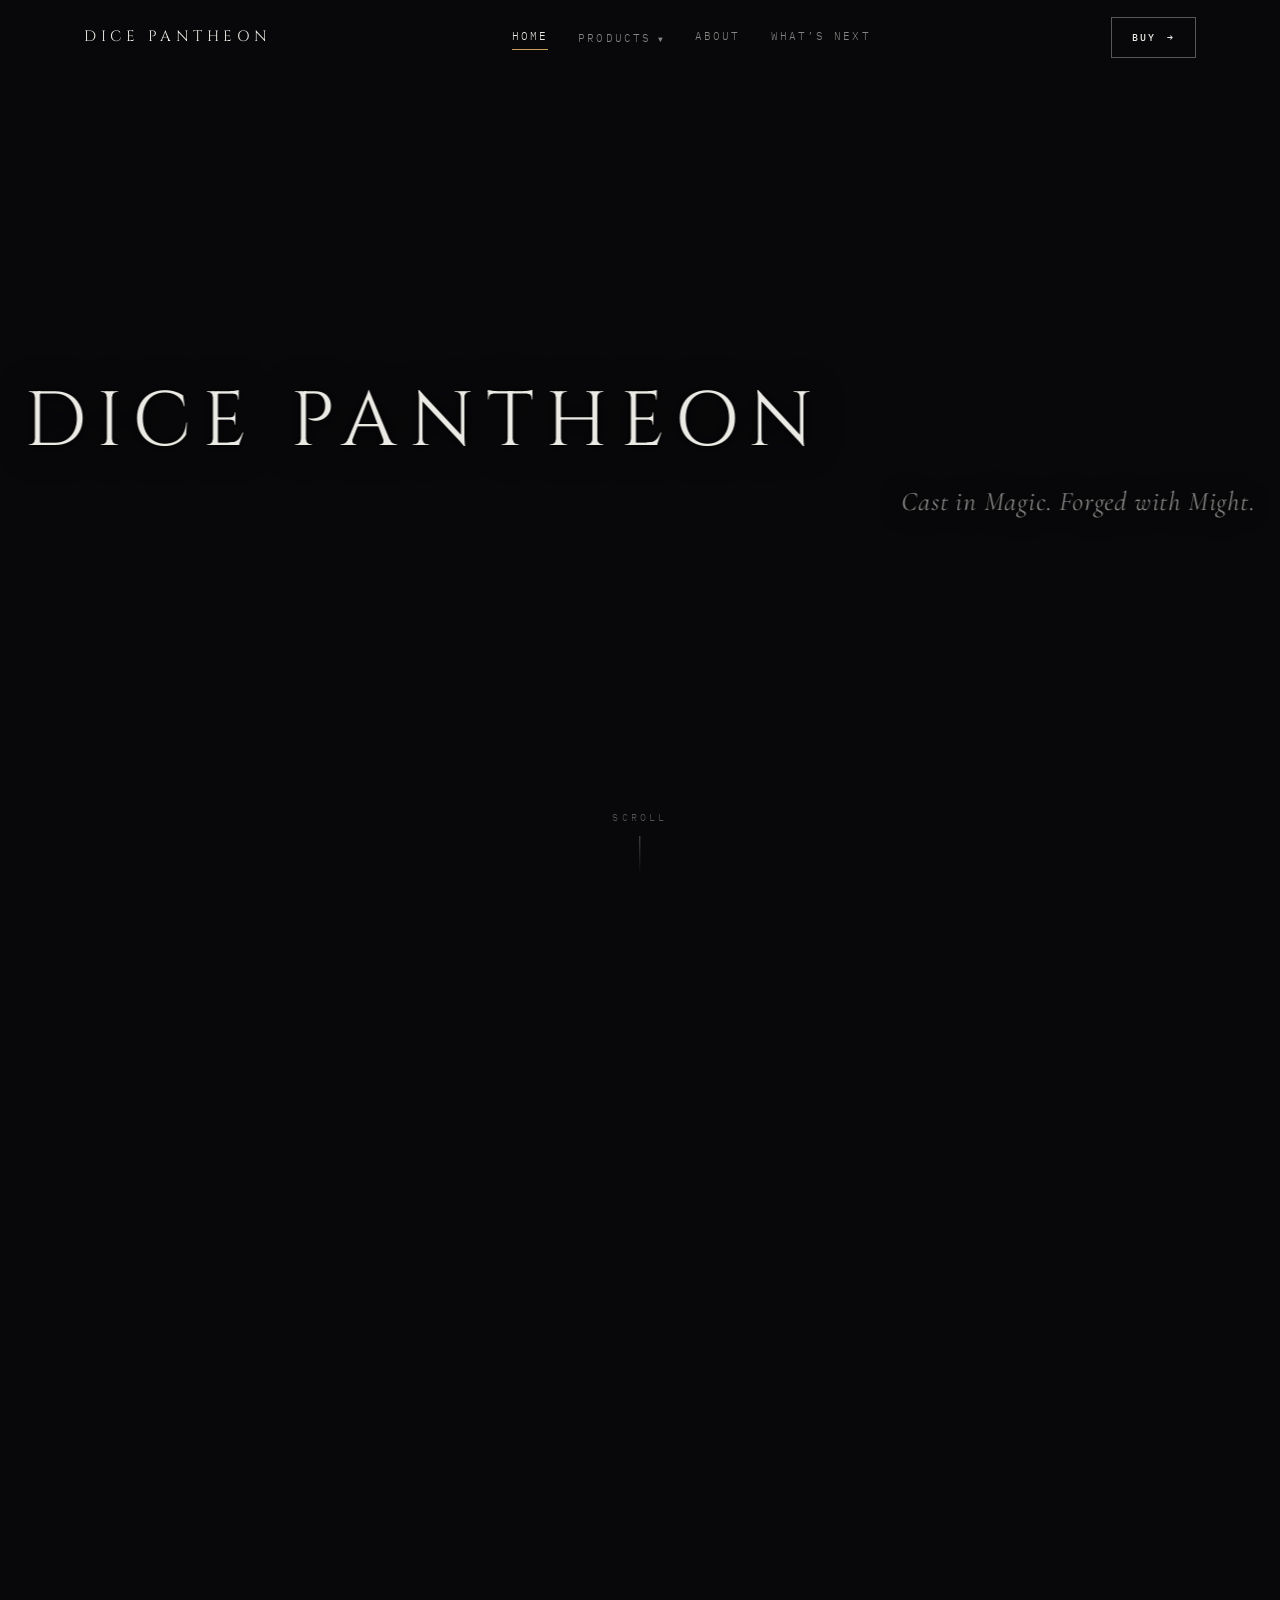
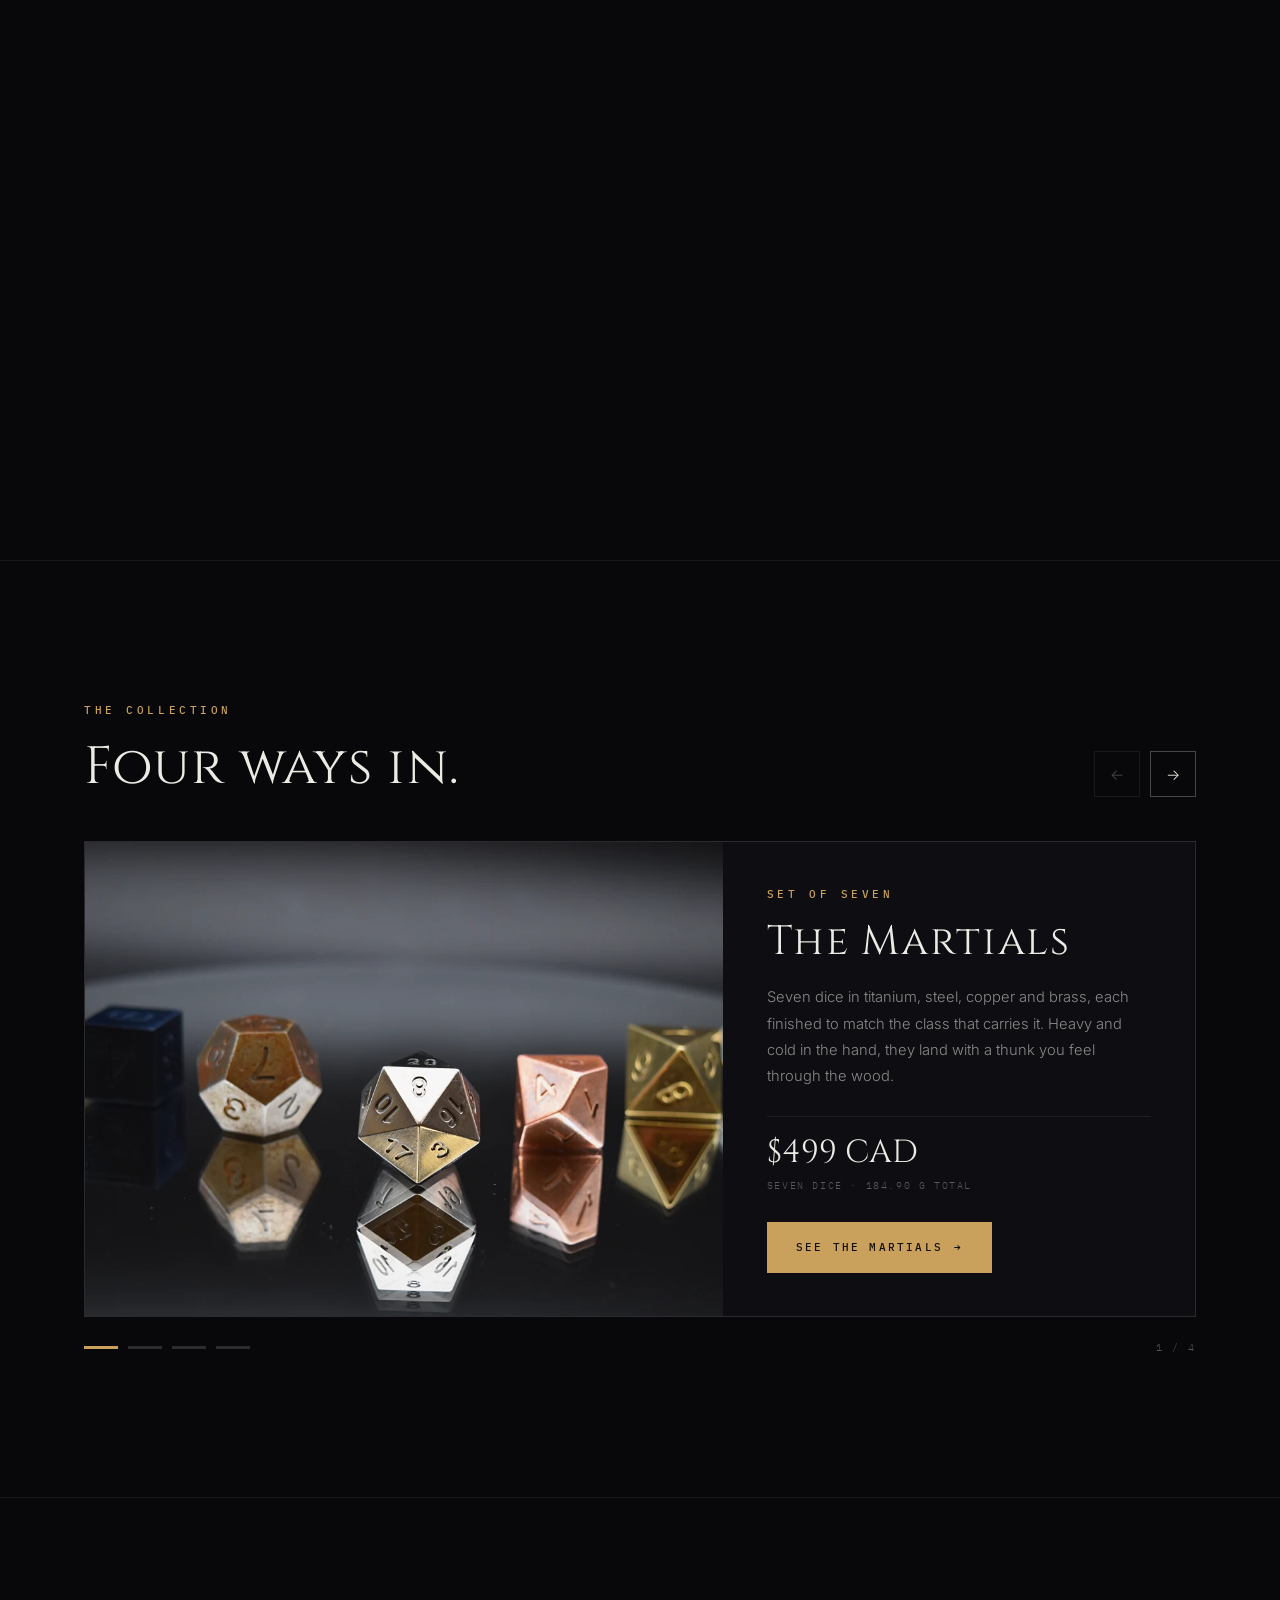
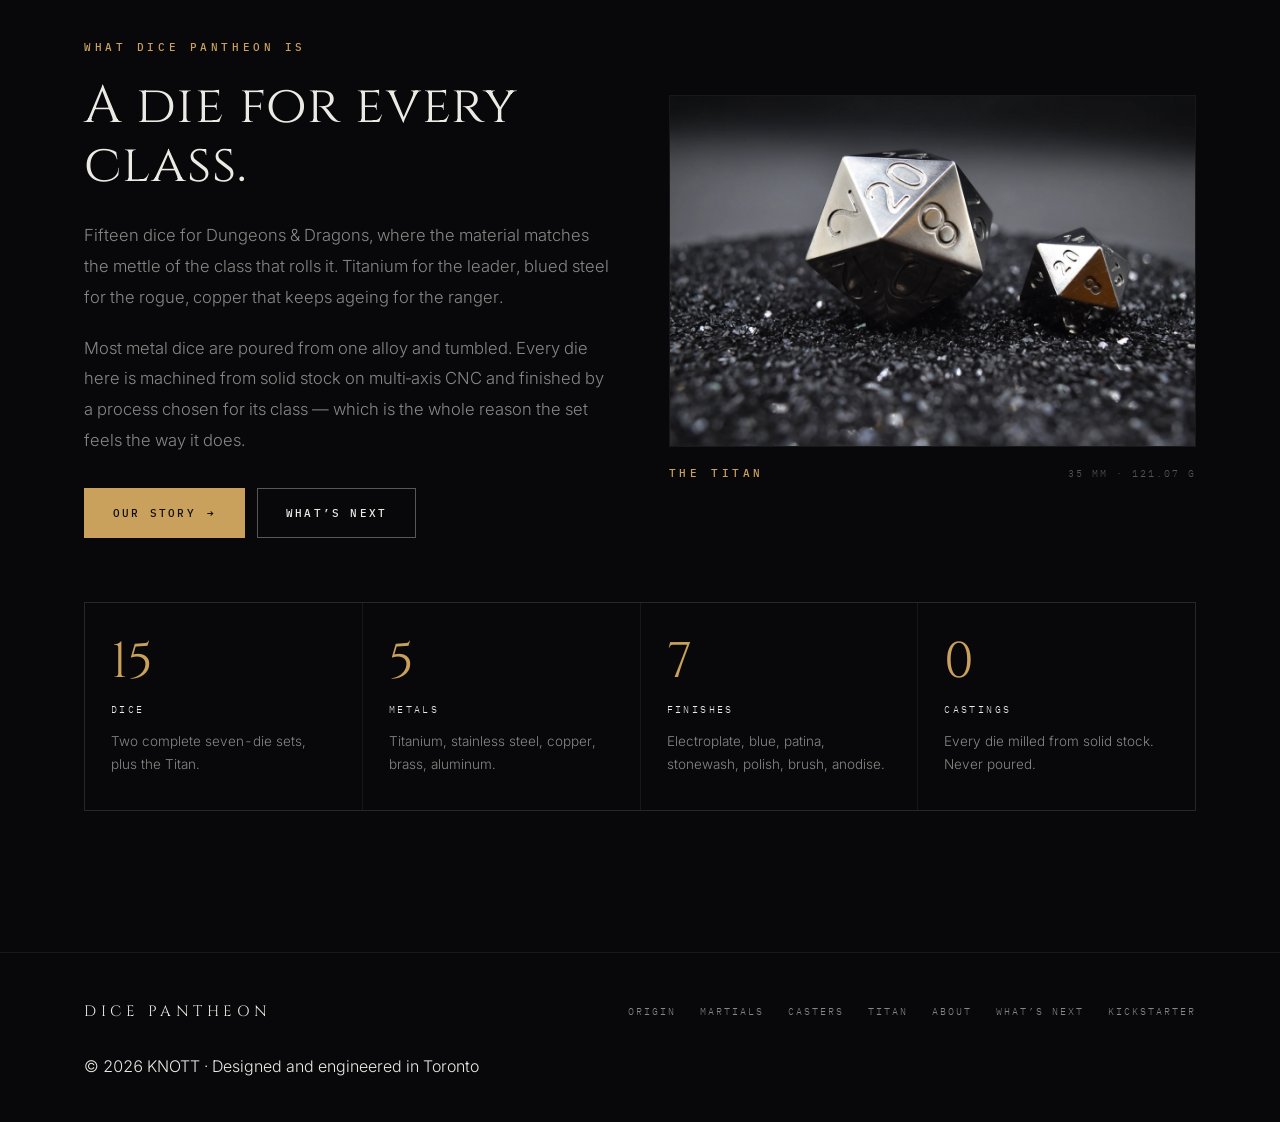
==== commit 55b4e695: "Add the Origin page and nest Products under it Origin is edition one. Naming it gives a later editio" ====
--- a/index.html
+++ b/index.html
@@ -27,10 +27,13 @@
       <div class="menu">
         <button type="button" aria-expanded="false" aria-haspopup="true">Products <span class="caret">&#9660;</span></button>
         <div class="menu-list">
-          <a href="martials.html">The Martials<span>$499 CAD</span></a>
-          <a href="casters.html">The Casters<span>$149 CAD</span></a>
-          <a href="titan.html">The Titan<span>$289 CAD</span></a>
-          <a href="https://www.kickstarter.com/projects/knottx/dice-pantheon-cast-in-magic-forged-in-might" target="_blank" rel="noopener">Pantheon of Heroes<span>All fifteen &middot; $937 CAD</span></a>
+          <a class="menu-top" href="origin.html">Dice Pantheon &middot; Origin<span>The first edition</span></a>
+          <div class="menu-sub">
+            <a href="martials.html">The Martials<span>$499 CAD</span></a>
+            <a href="casters.html">The Casters<span>$149 CAD</span></a>
+            <a href="titan.html">The Titan<span>$289 CAD</span></a>
+            <a href="https://www.kickstarter.com/projects/knottx/dice-pantheon-cast-in-magic-forged-in-might" target="_blank" rel="noopener">Pantheon of Heroes<span>All fifteen &middot; $937 CAD</span></a>
+          </div>
         </div>
       </div>
       <a href="about.html">About</a>
@@ -42,9 +45,10 @@
   <div class="mobmenu" id="mobMenu">
     <div class="wrap">
       <a href="index.html">Home</a>
-      <a href="martials.html">The Martials</a>
-      <a href="casters.html">The Casters</a>
-      <a href="titan.html">The Titan</a>
+      <a href="origin.html">Dice Pantheon &middot; Origin</a>
+      <a href="martials.html" class="sub">The Martials</a>
+      <a href="casters.html" class="sub">The Casters</a>
+      <a href="titan.html" class="sub">The Titan</a>
       <a href="about.html">About</a>
       <a href="next.html">What&rsquo;s Next</a>
     </div>
@@ -186,6 +190,7 @@
   <div class="wrap foot">
     <a href="index.html" class="brand">Dice&nbsp;Pantheon</a>
     <nav class="footlinks">
+      <a href="origin.html">Origin</a>
       <a href="martials.html">Martials</a>
       <a href="casters.html">Casters</a>
       <a href="titan.html">Titan</a>
--- a/style.css
+++ b/style.css
@@ -629,6 +629,18 @@
 
 /* ---------- tables ---------- */
 .two{display:grid;grid-template-columns:1fr 1fr;gap:clamp(30px,4vw,60px);}
+
+/* Specs run down the middle of the page. They used to sit in two columns, but
+   once the shipping table came out there was nothing to fill the second one */
+.specs-col{max-width:720px;margin:0 auto;}
+.specs-col > div + div{margin-top:clamp(42px,5vw,66px);}
+
+/* the die beside its own name in the weights table. At this size the internal
+   edges just muddy into a blob, so it shows as a solid silhouette instead */
+.dcell{white-space:nowrap;}
+.dcell .dieicon{width:15px;height:15px;vertical-align:-2px;margin-right:10px;flex:none;}
+.dcell .dieicon .face{fill:rgba(201,161,92,.85);stroke:none;}
+.dcell .dieicon .edge{display:none;}
 @media(max-width:900px){.two{grid-template-columns:1fr;}}
 table{width:100%;border-collapse:collapse;font-size:13.5px;}
 th,td{text-align:left;padding:13px 8px;border-bottom:1px solid var(--hair-soft);}
@@ -750,3 +762,37 @@
 /* no edge fades over a full-width slide: there is no next slide peeking out to
    hint at, and a gradient over the photograph just looks like a smudge */
 .slider .track-wrap::before,.slider .track-wrap::after{display:none;}
+
+/* Products opens on the edition, with the four things you can buy indented
+   under it. The rule down the left is what makes the nesting readable at a
+   glance rather than looking like five flat links. */
+.menu-list{min-width:290px;}
+.menu-top{font-family:var(--display);font-size:15px;}
+.menu-sub{margin-top:6px;padding-top:6px;padding-left:14px;
+  border-top:1px solid var(--hair);position:relative;}
+.menu-sub::before{content:"";position:absolute;left:4px;top:10px;bottom:8px;
+  width:1px;background:var(--hair);}
+.mobmenu .sub{padding-left:22px;font-size:15px;color:var(--mute);}
+
+/* the four products on Origin */
+.pgrid{display:grid;grid-template-columns:repeat(auto-fill,minmax(270px,1fr));
+  gap:clamp(16px,1.8vw,24px);}
+.pcard{border:1px solid var(--hair-soft);background:var(--void-2);
+  display:flex;flex-direction:column;
+  transition:border-color .45s var(--ease),background .45s var(--ease),transform .45s var(--ease);}
+.pcard:hover{border-color:var(--hair);background:var(--void-3);transform:translateY(-3px);}
+.pcard-shot{overflow:hidden;aspect-ratio:16/10;background:#000;}
+.pcard-shot img{width:100%;height:100%;object-fit:cover;transition:transform 1.1s var(--ease);}
+.pcard:hover .pcard-shot img{transform:scale(1.04);}
+.pcard-body{padding:clamp(20px,2vw,26px);display:flex;flex-direction:column;flex:1;}
+.pcard-body h3{margin:10px 0 10px;font-size:clamp(17px,1.7vw,21px);}
+.pcard-body p{font-size:13px;color:var(--mute);line-height:1.72;}
+.pcard-foot{display:flex;flex-direction:column;gap:6px;margin:18px 0 16px;
+  padding-top:16px;border-top:1px solid var(--hair-soft);}
+.pcard-foot .price{font-family:var(--display);font-size:clamp(18px,1.8vw,23px);}
+.pcard-foot .count{font-family:var(--mono);font-size:9.5px;letter-spacing:.14em;
+  text-transform:uppercase;color:var(--faint);}
+.pcard .go{margin-top:auto;font-family:var(--mono);font-size:10px;
+  letter-spacing:.2em;text-transform:uppercase;color:var(--brass);}
+.masthead h1 .orig{font-style:italic;font-family:var(--script);
+  color:var(--brass);font-weight:300;}
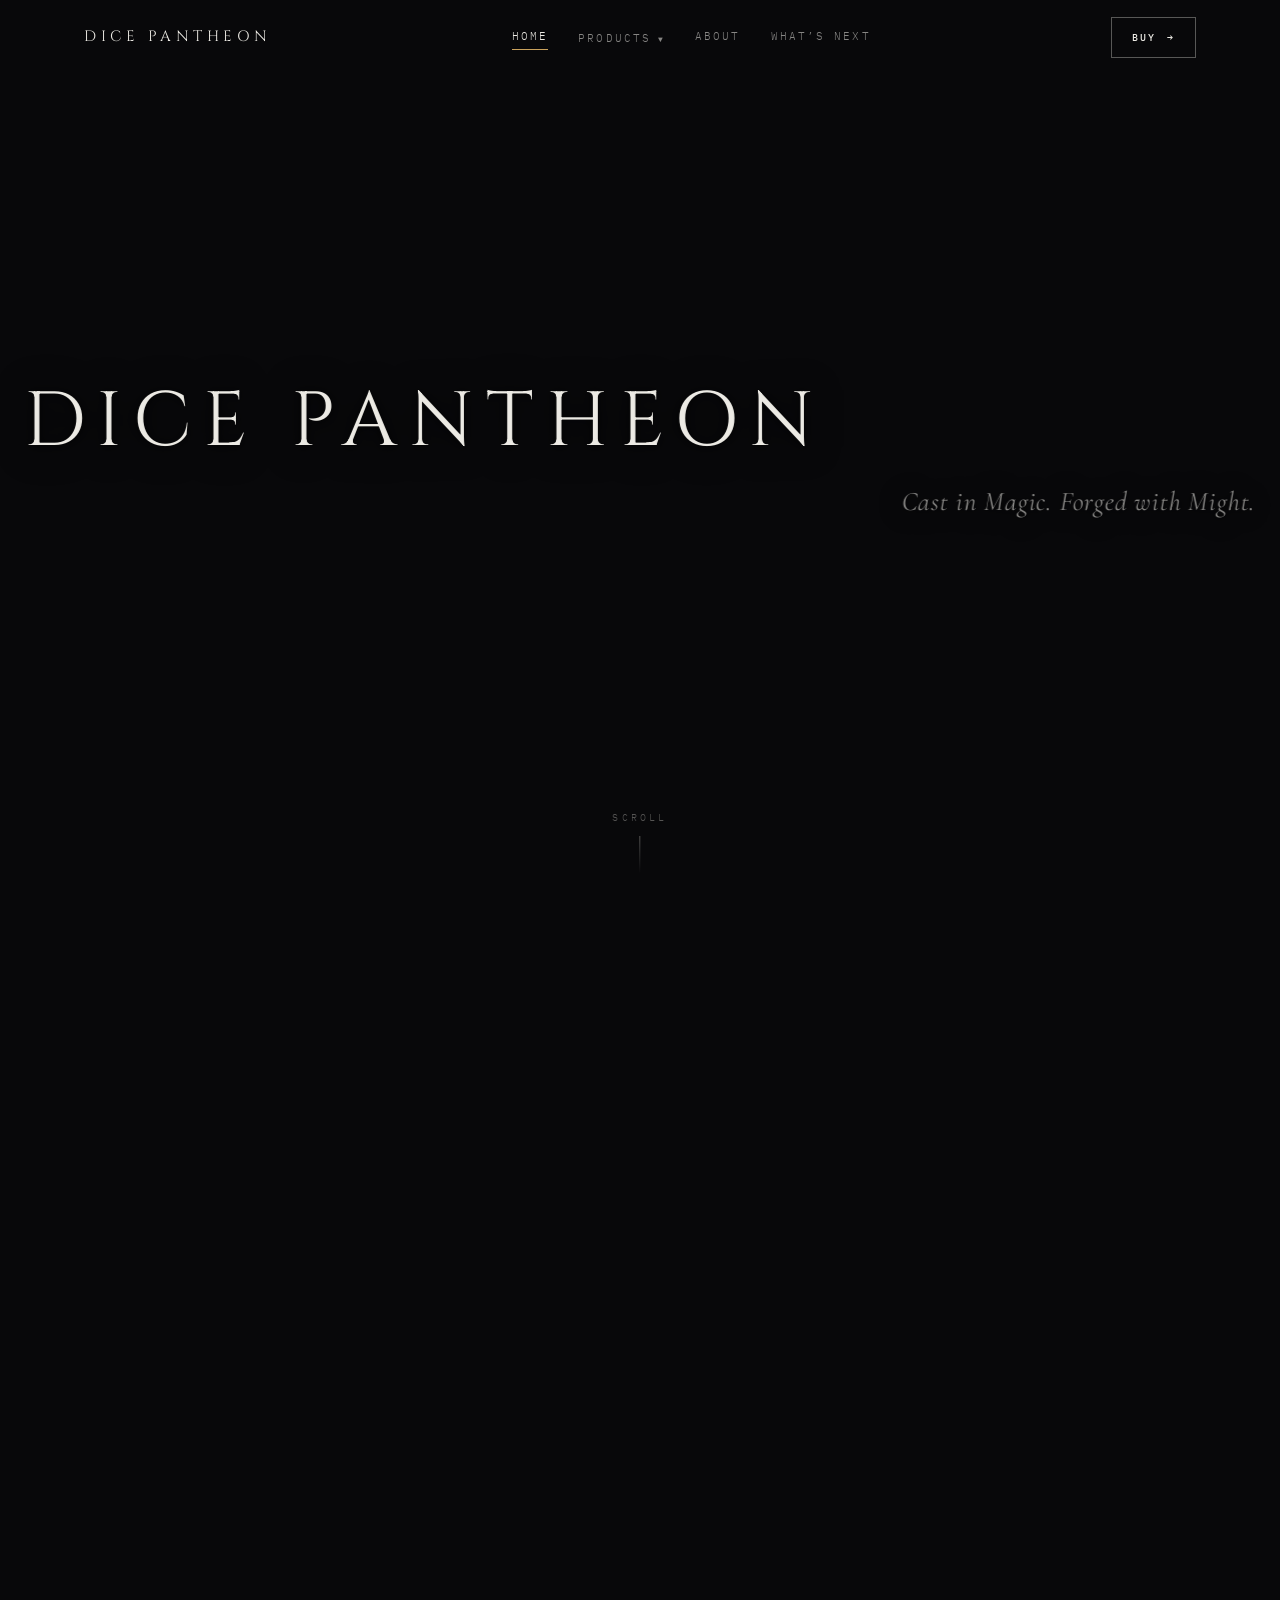
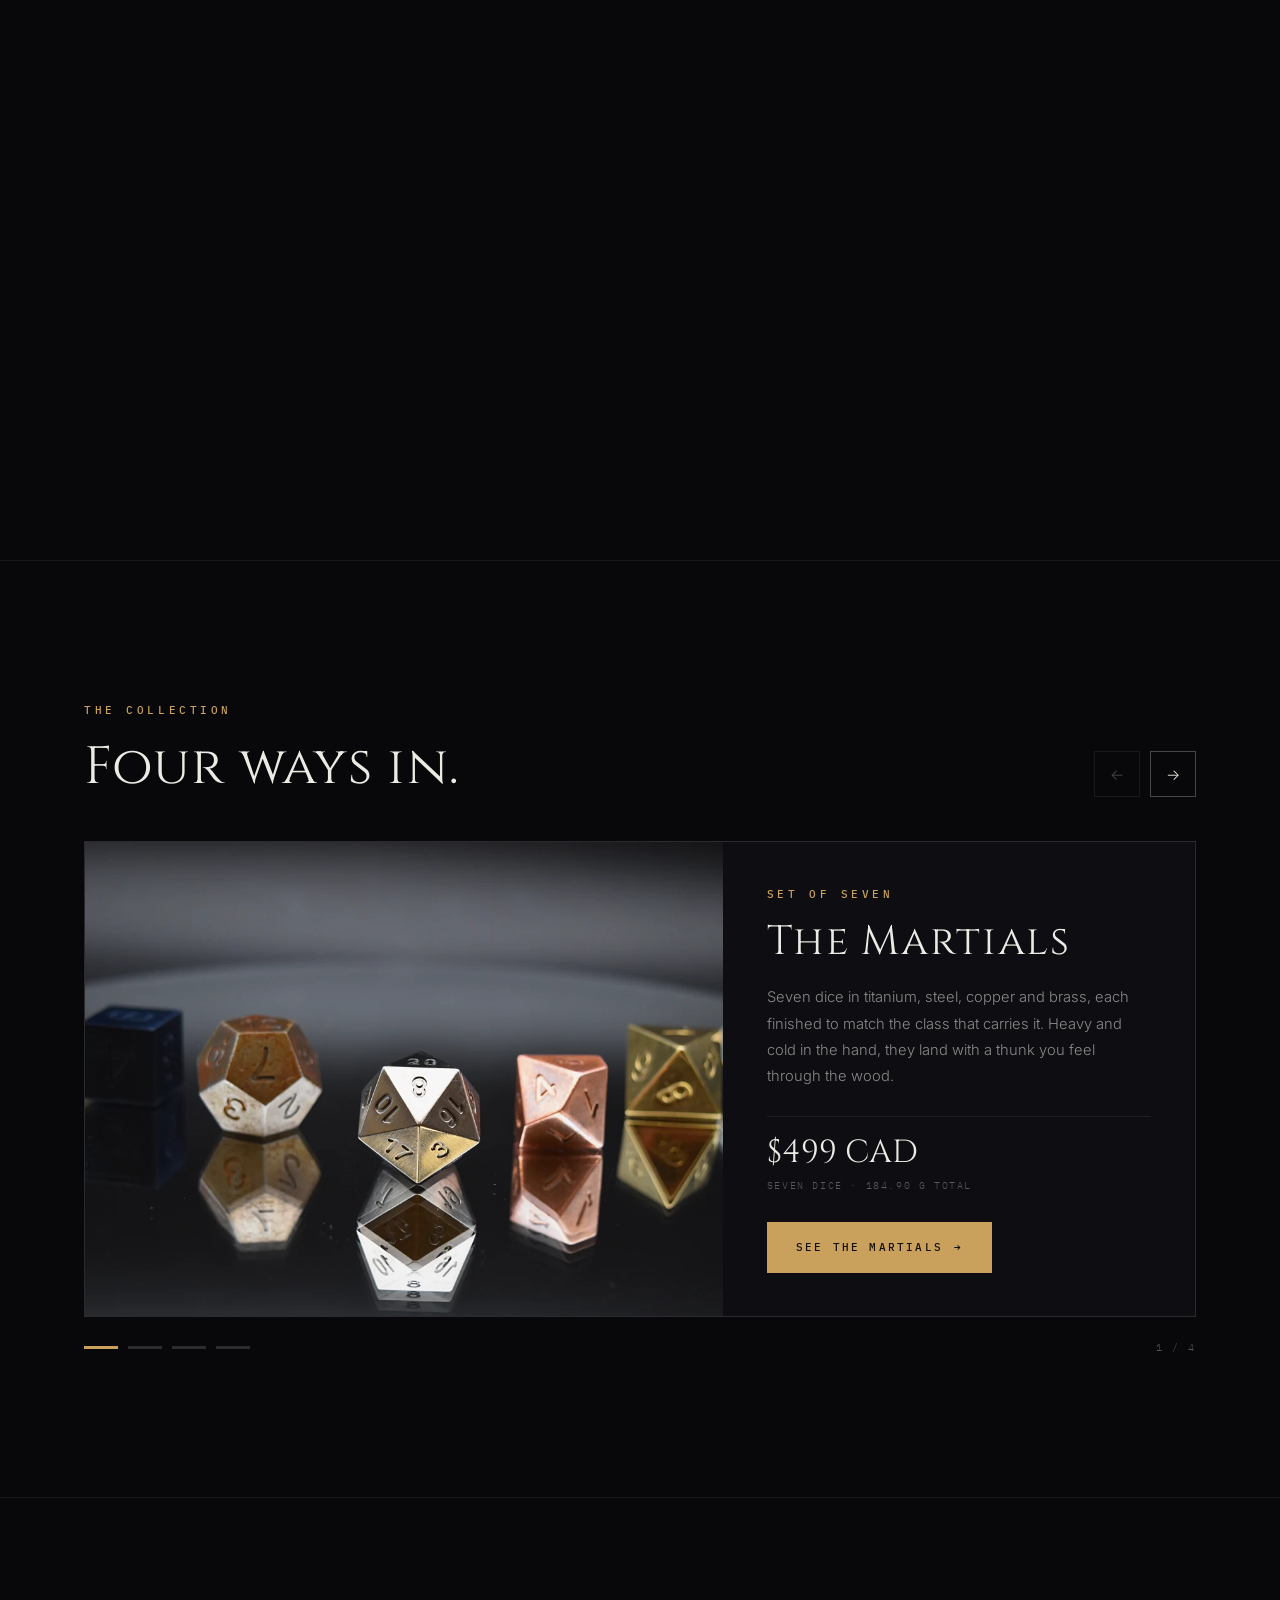
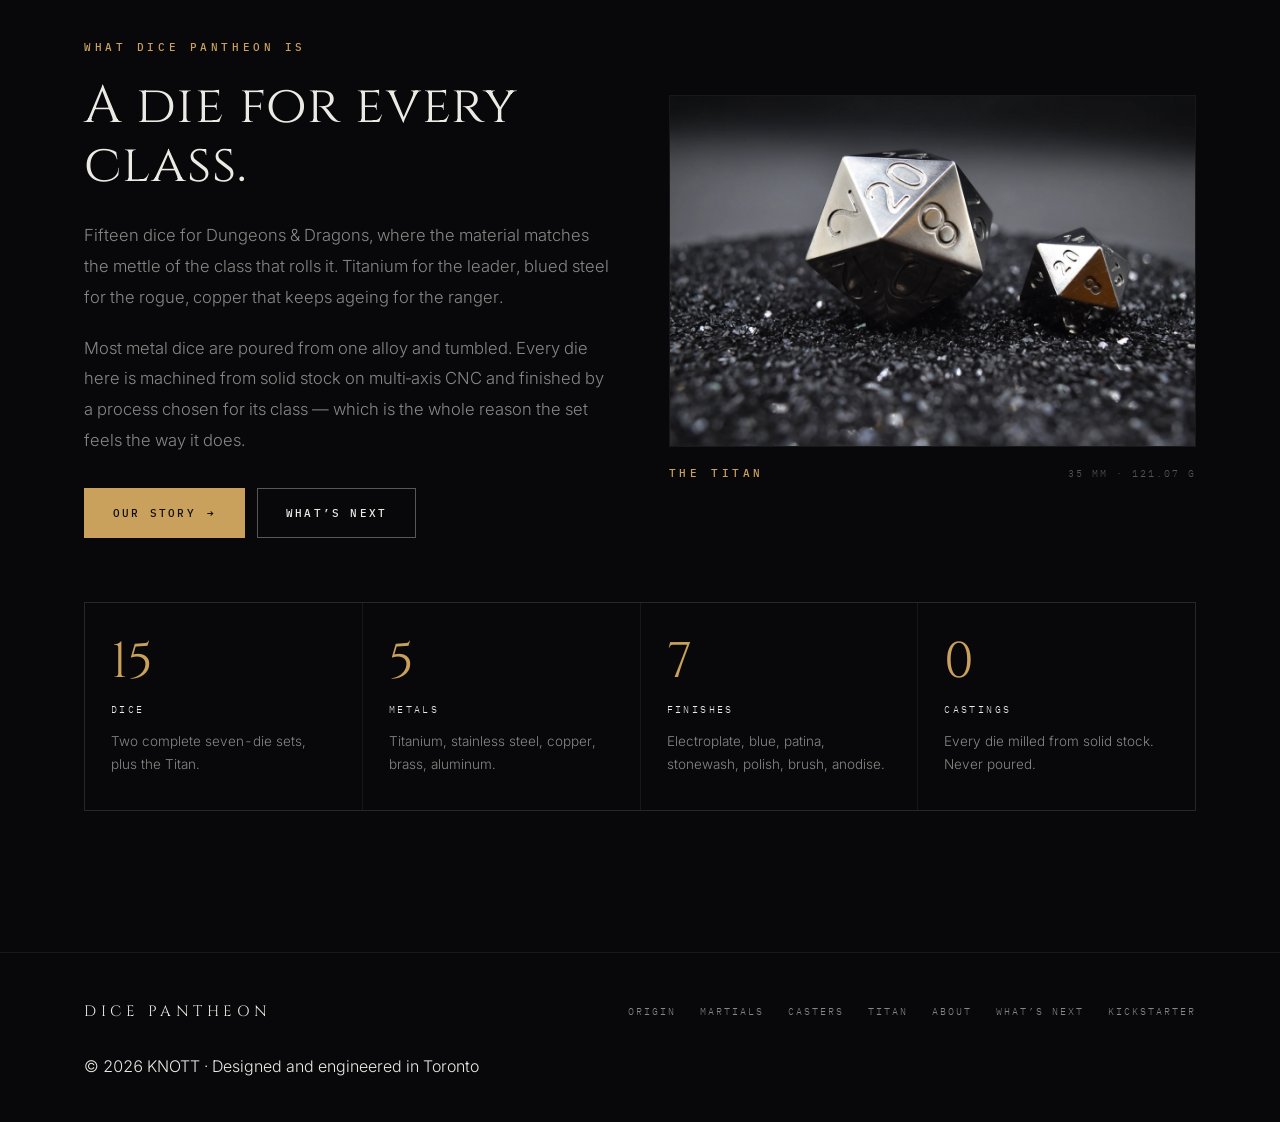
==== commit ea0c3daa: "Load the carousel images up front and shrink the founders photograph The photographs were not slow t" ====
--- a/index.html
+++ b/index.html
@@ -100,7 +100,7 @@
             </div>
           </article>
           <article class="slide" aria-label="The Casters" aria-roledescription="slide" aria-posinset="2" aria-setsize="4">
-            <div class="slide-shot"><img src="images/card-casters.webp" alt="The seven Casters dice laid out on black grit." loading="lazy" width="1200" height="750"/></div>
+            <div class="slide-shot"><img src="images/card-casters.webp" alt="The seven Casters dice laid out on black grit."  decoding="async" width="1200" height="750"/></div>
             <div class="slide-body">
               <span class="eyebrow">Set of seven</span>
               <h3>The Casters</h3>
@@ -115,7 +115,7 @@
             </div>
           </article>
           <article class="slide" aria-label="The Titan" aria-roledescription="slide" aria-posinset="3" aria-setsize="4">
-            <div class="slide-shot"><img src="images/card-titan.webp" alt="The 35mm titanium Titan beside a standard D20." loading="lazy" width="1200" height="750"/></div>
+            <div class="slide-shot"><img src="images/card-titan.webp" alt="The 35mm titanium Titan beside a standard D20."  decoding="async" width="1200" height="750"/></div>
             <div class="slide-body">
               <span class="eyebrow">Single die</span>
               <h3>The Titan</h3>
@@ -130,7 +130,7 @@
             </div>
           </article>
           <article class="slide" aria-label="Pantheon of Heroes" aria-roledescription="slide" aria-posinset="4" aria-setsize="4">
-            <div class="slide-shot"><img src="images/card-pantheon.webp" alt="All fifteen dice of the Pantheon on black grit." loading="lazy" width="1200" height="750"/></div>
+            <div class="slide-shot"><img src="images/card-pantheon.webp" alt="All fifteen dice of the Pantheon on black grit."  decoding="async" width="1200" height="750"/></div>
             <div class="slide-body">
               <span class="eyebrow">The complete collection</span>
               <h3>Pantheon of Heroes</h3>
